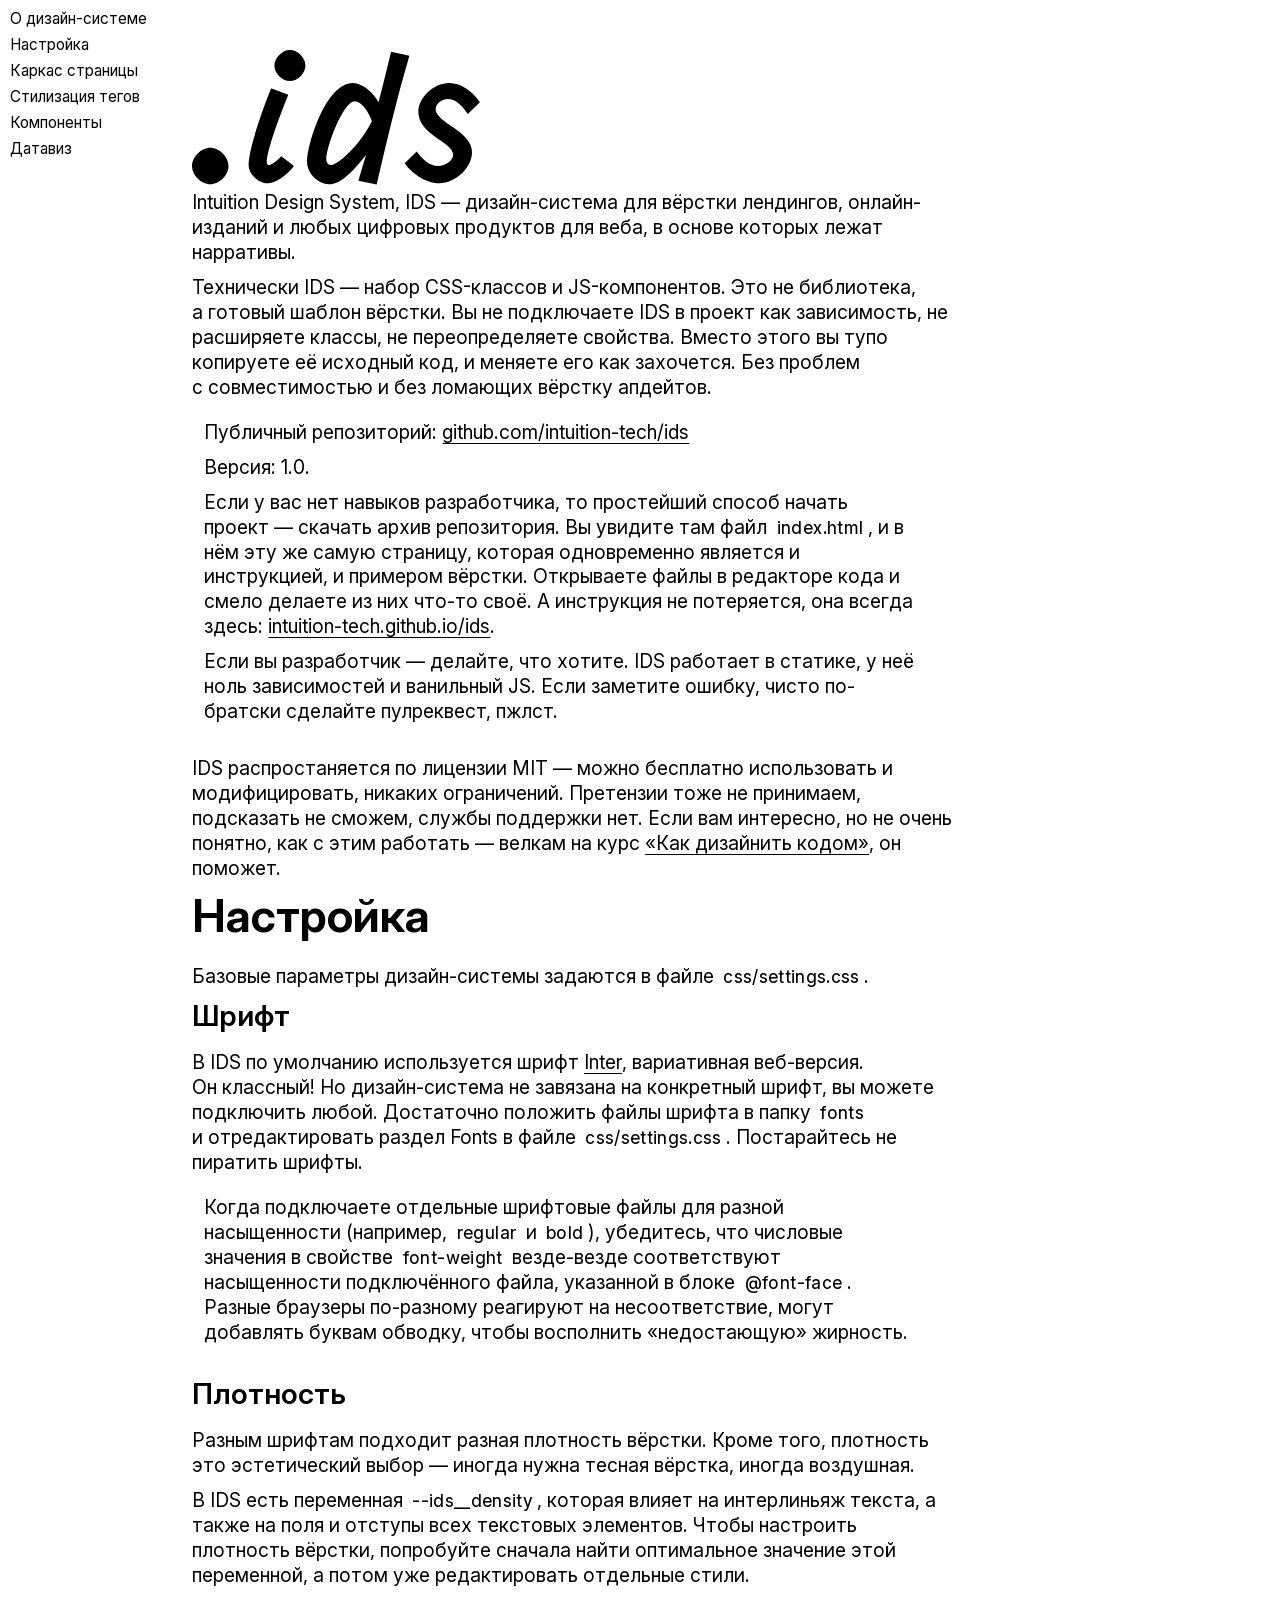
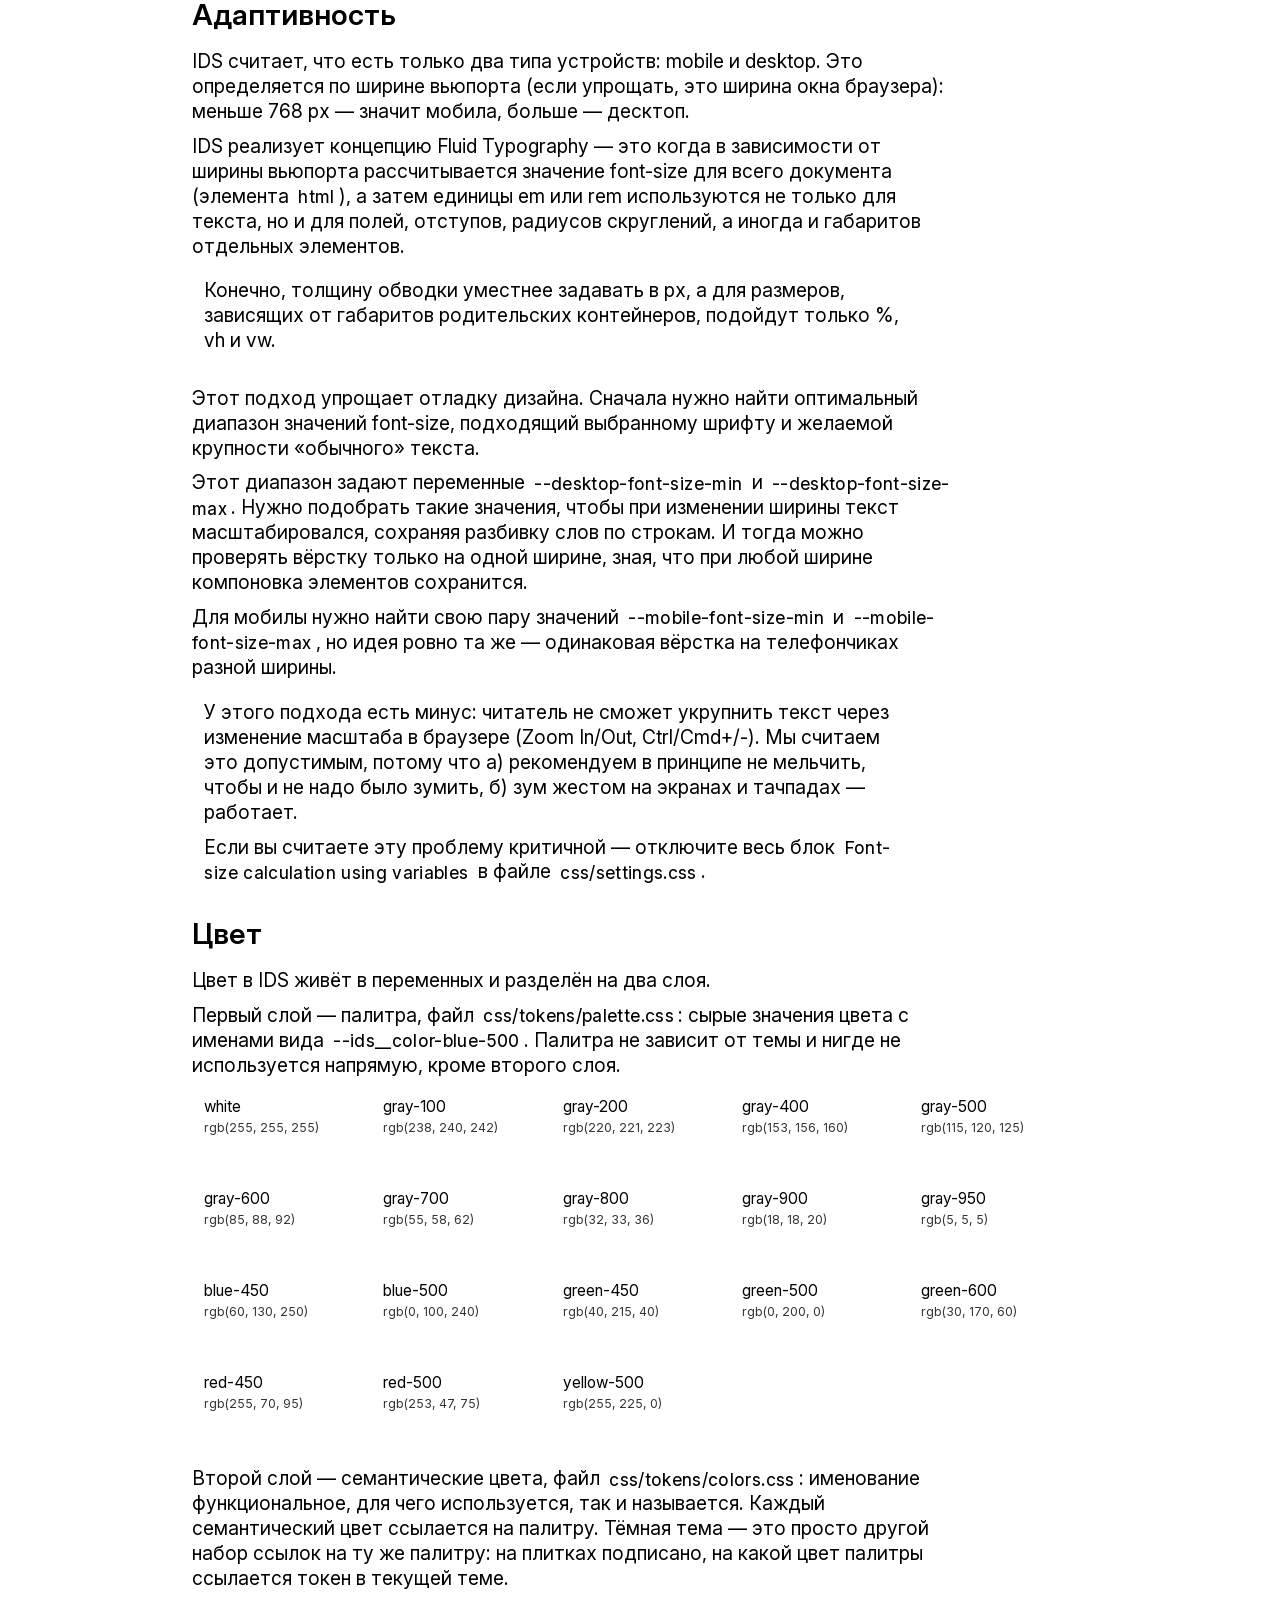
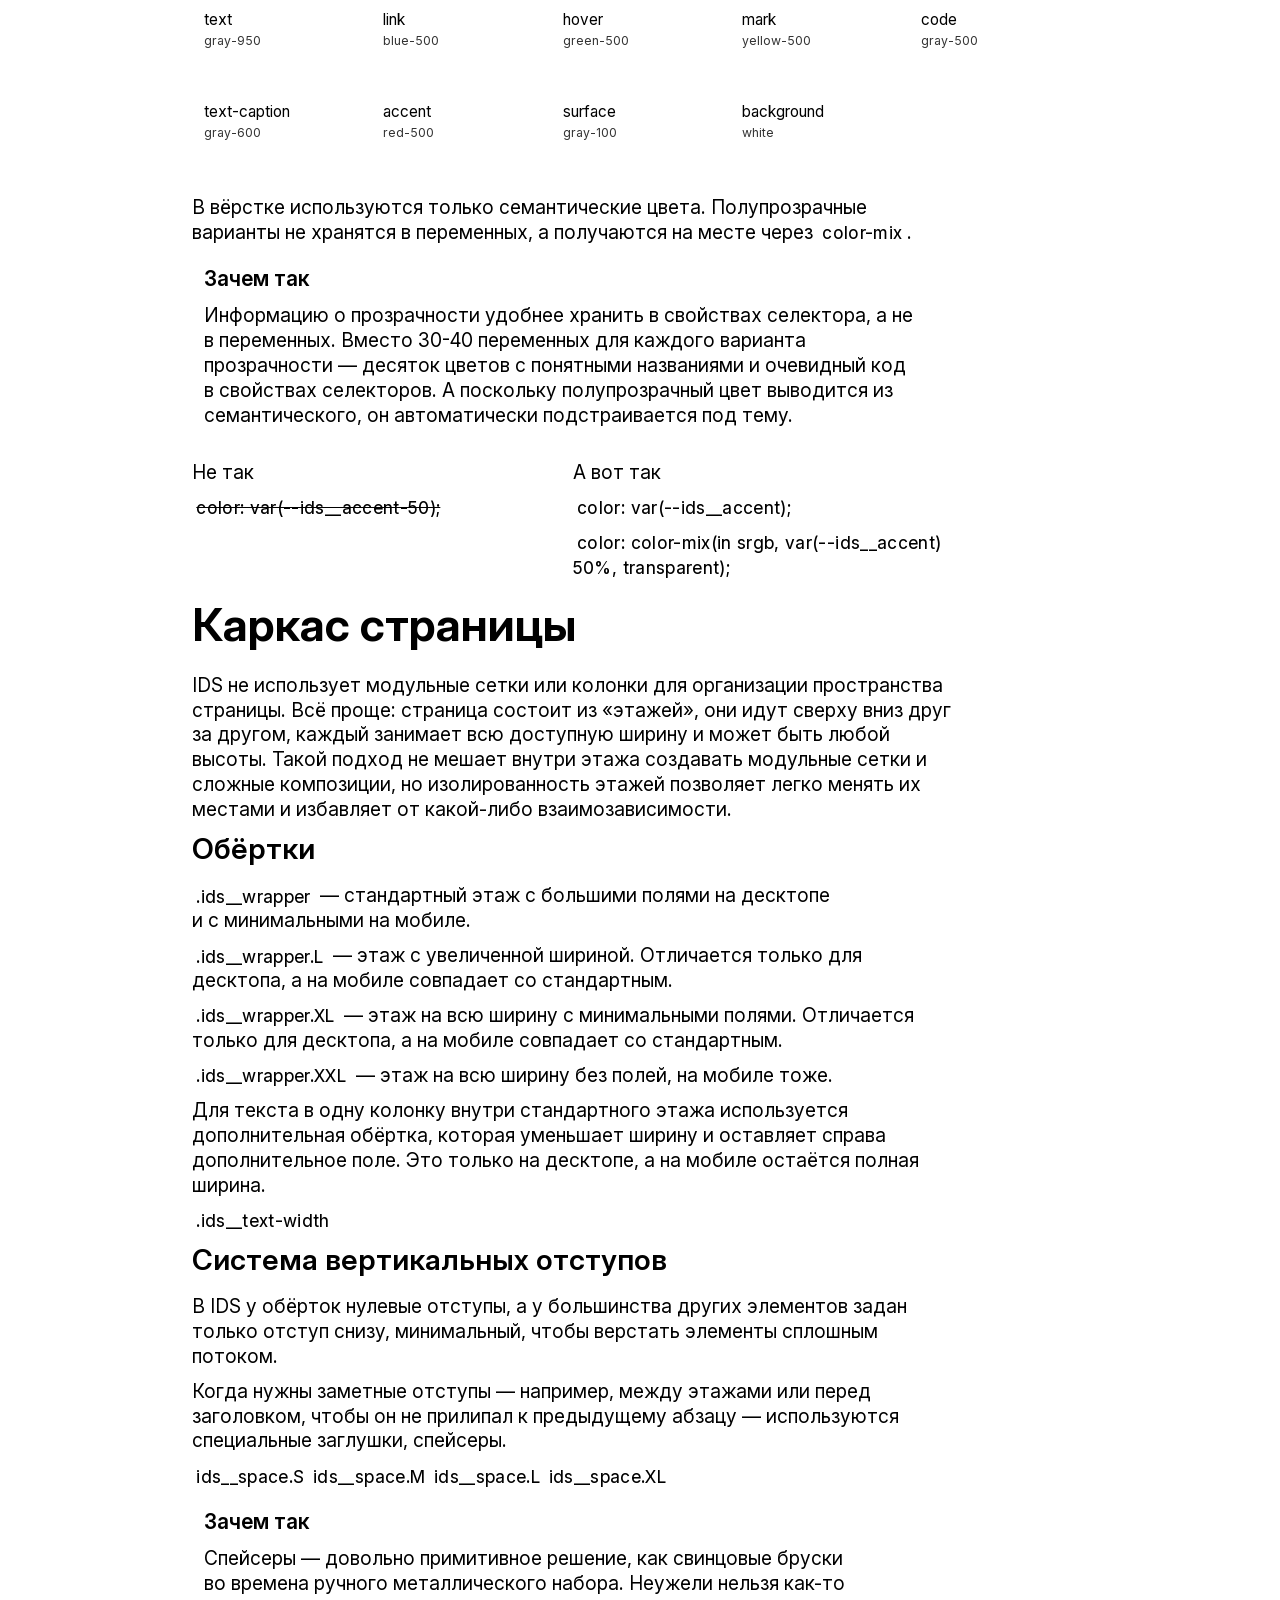
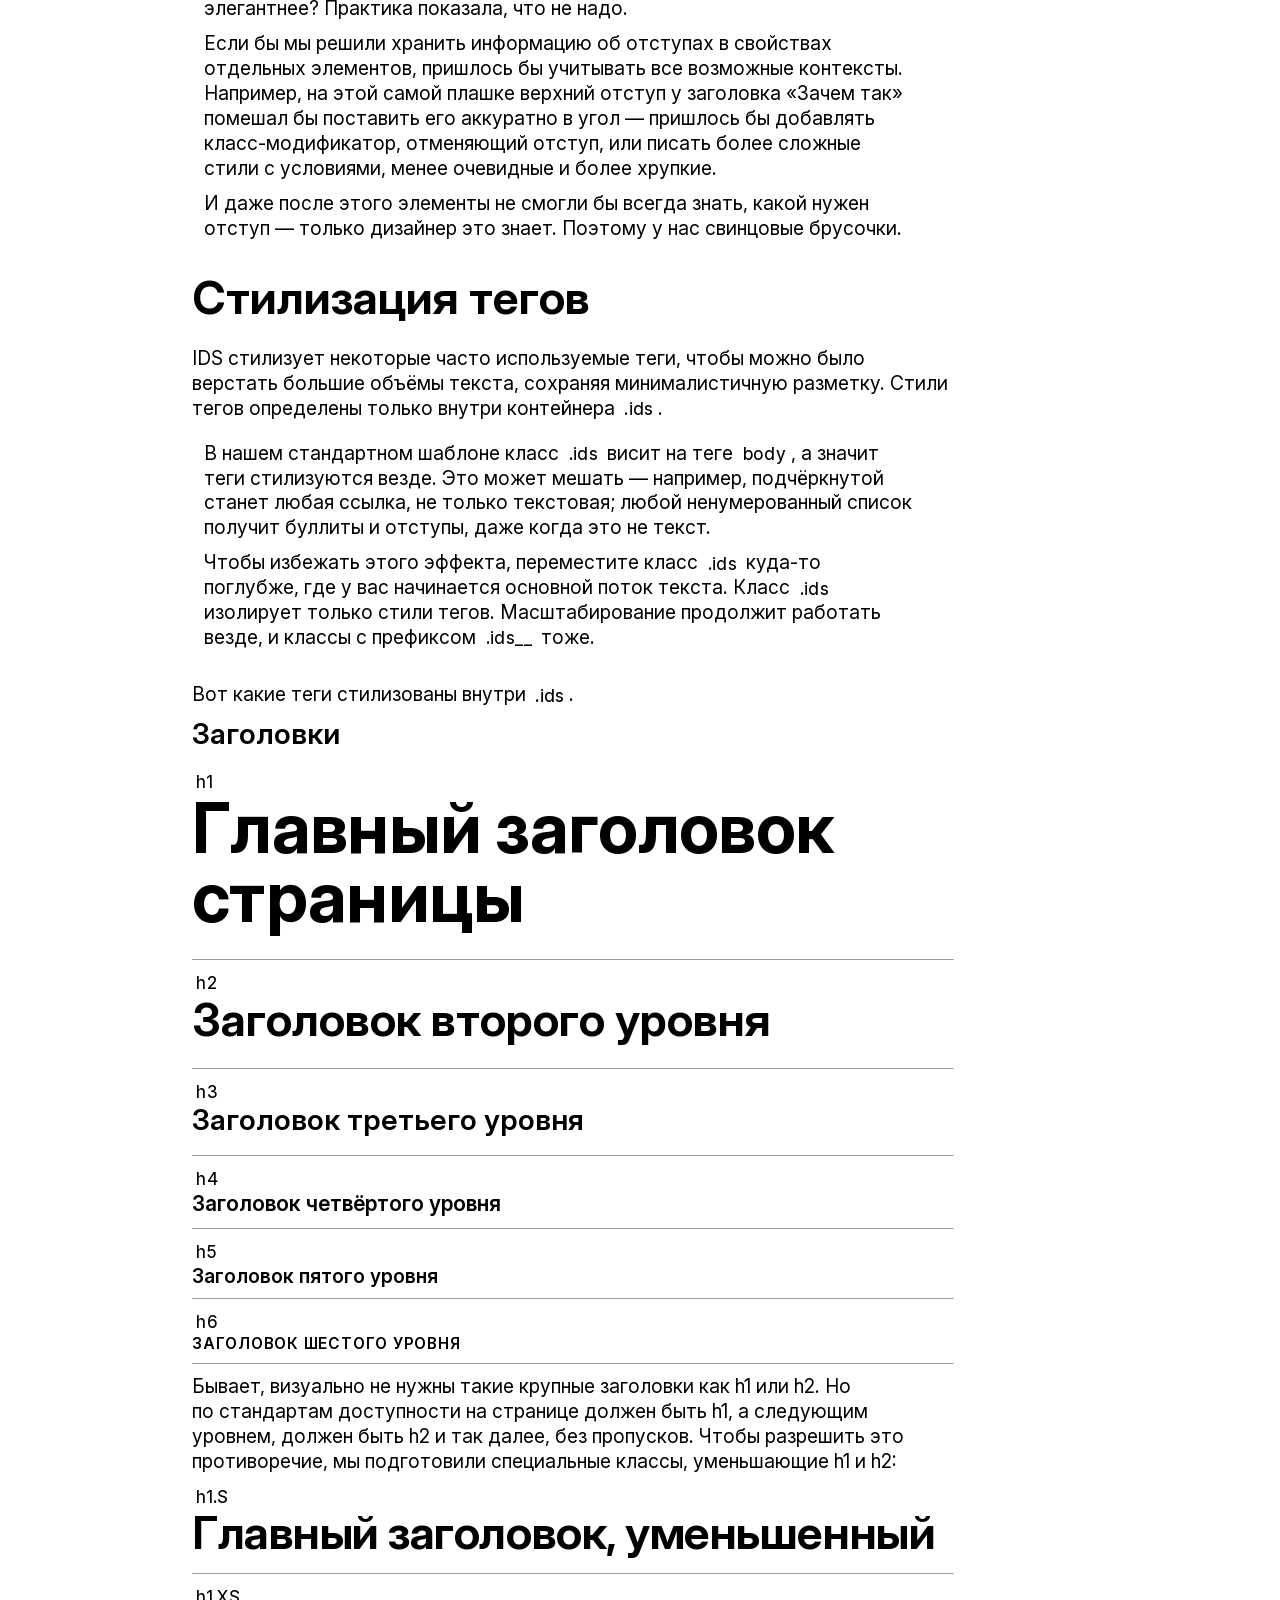
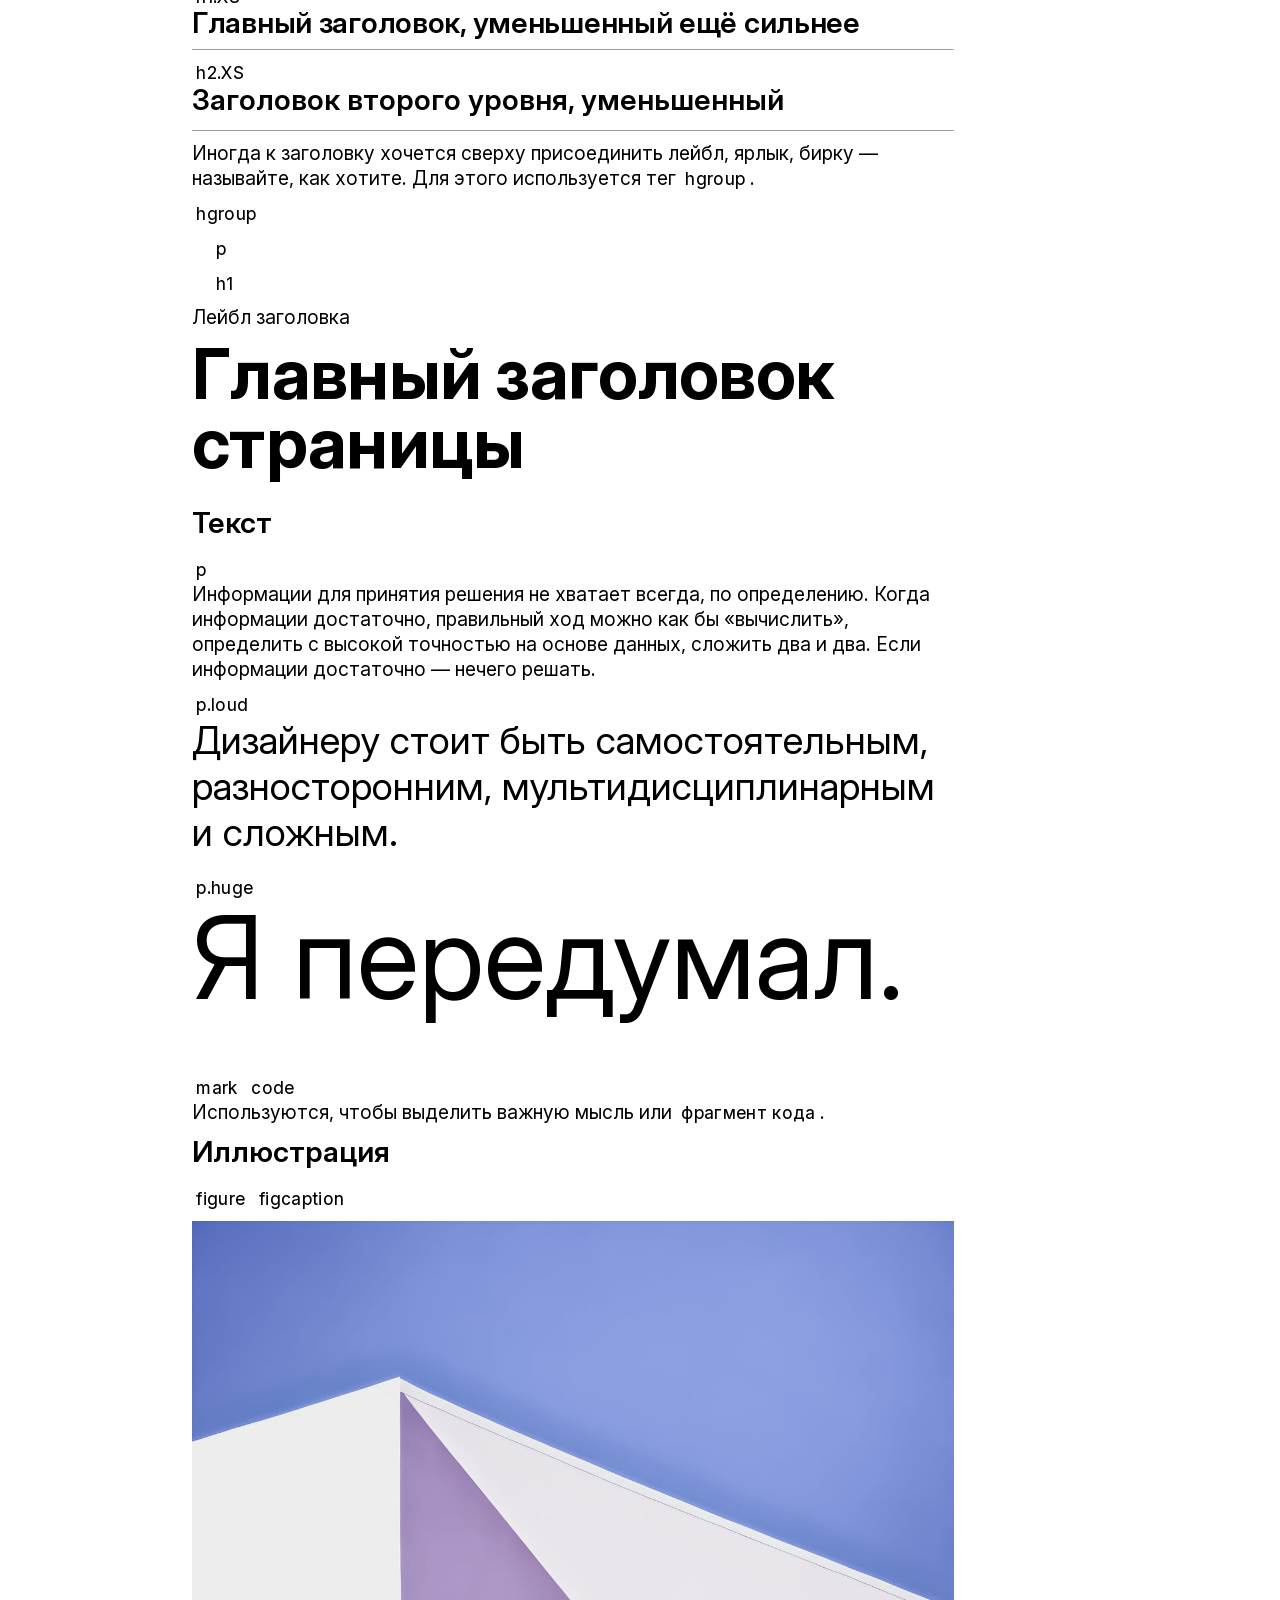
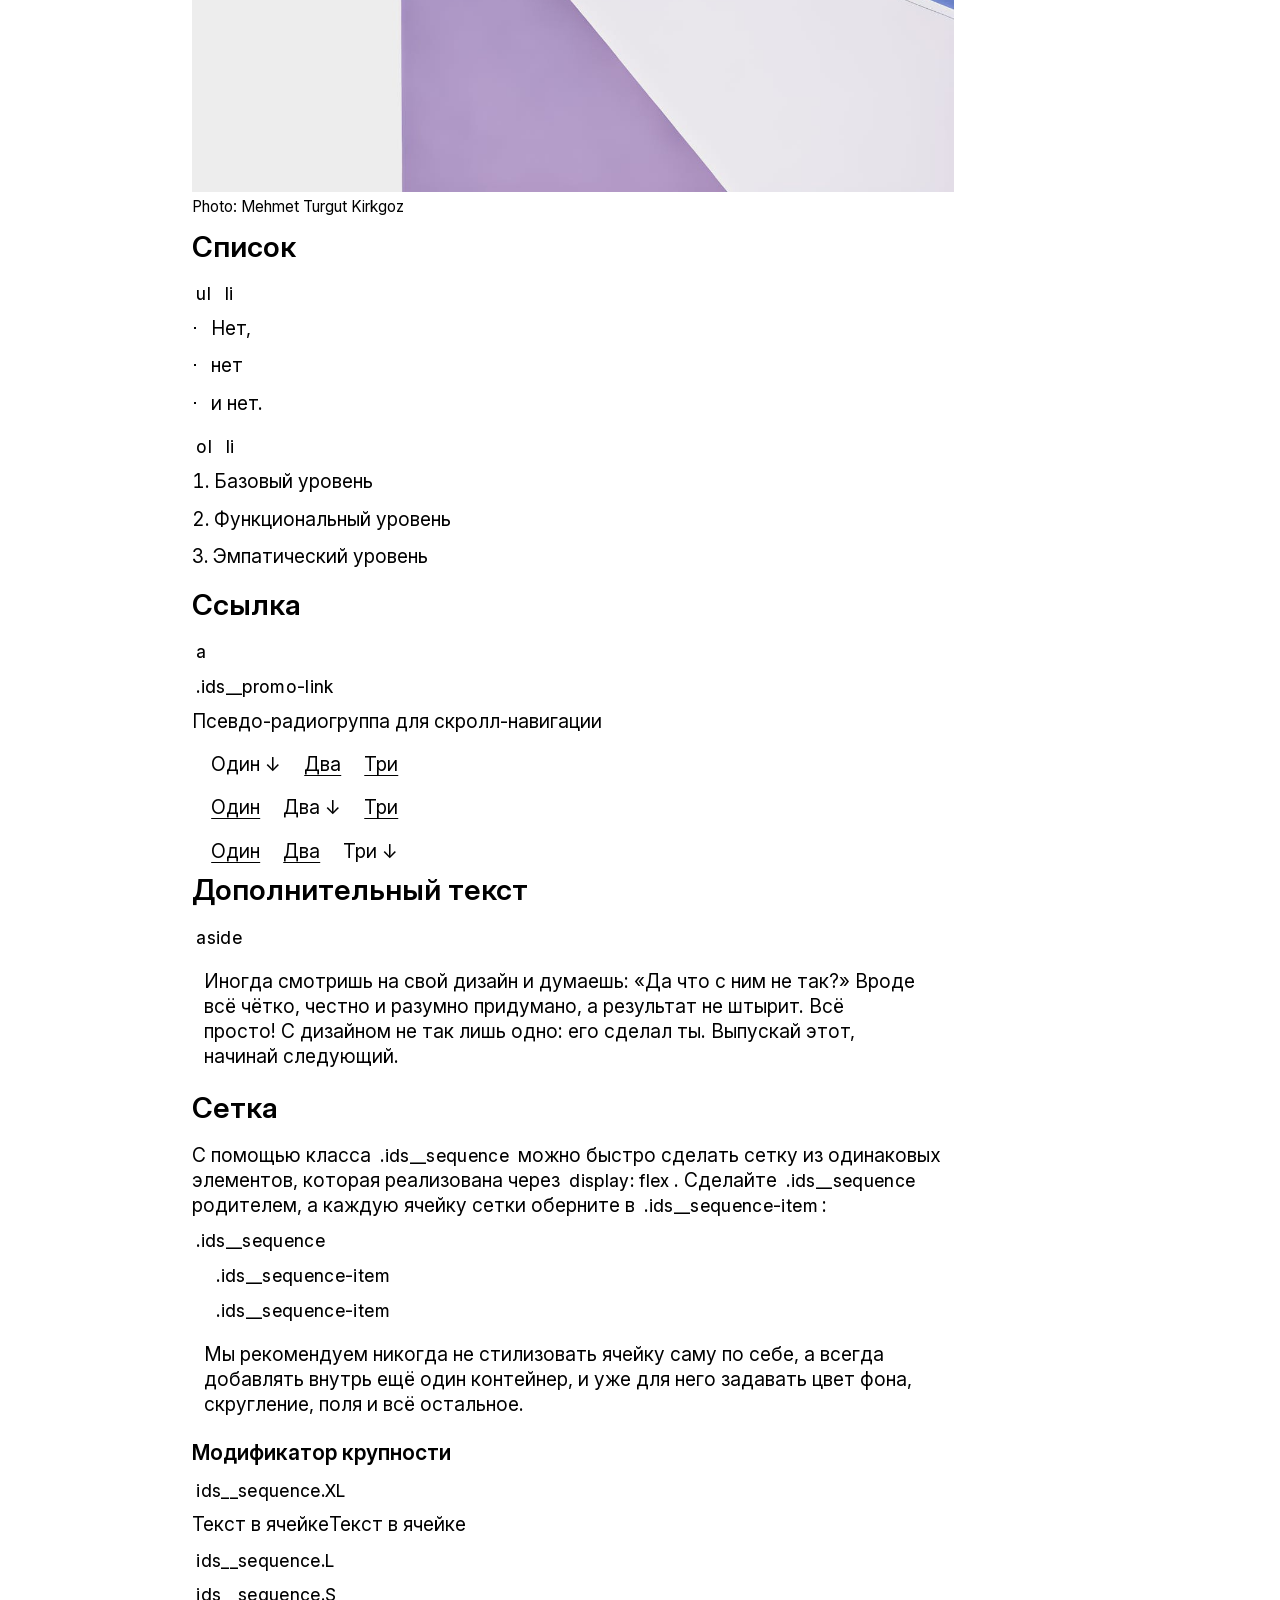
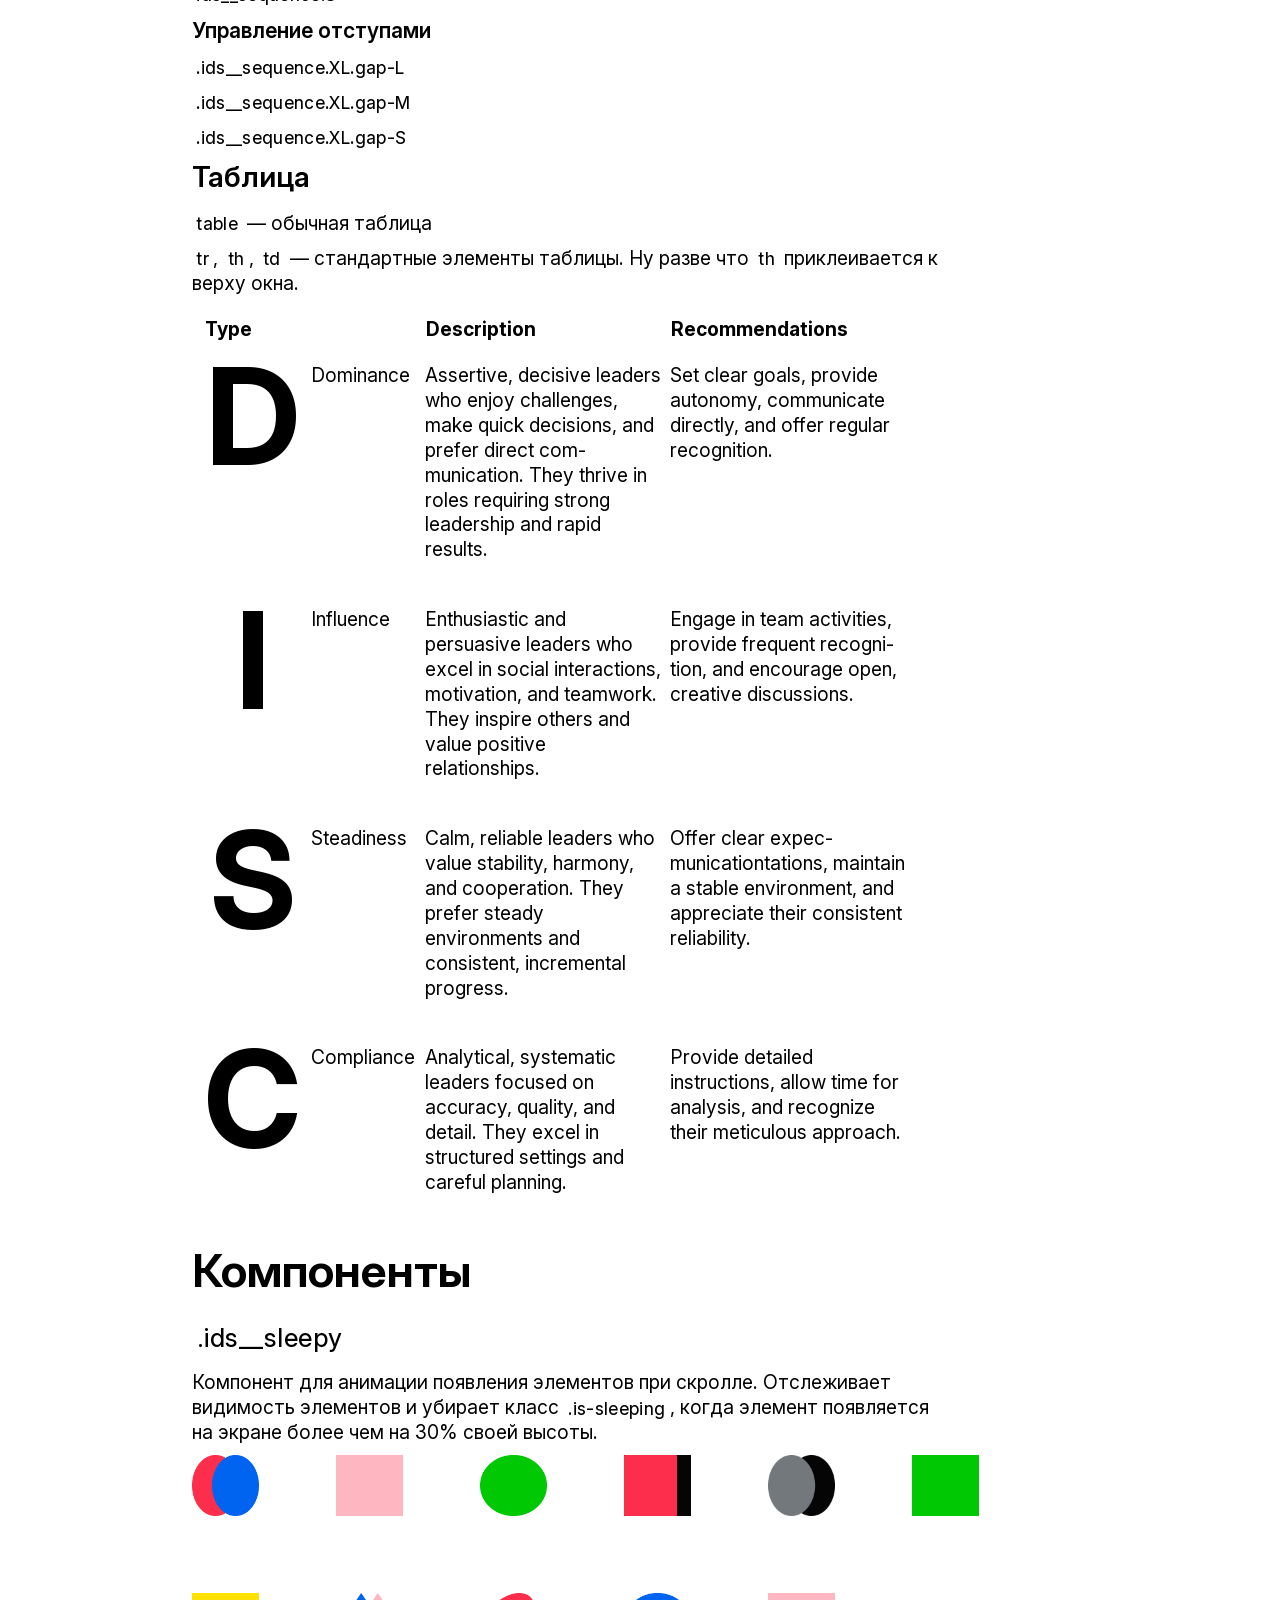
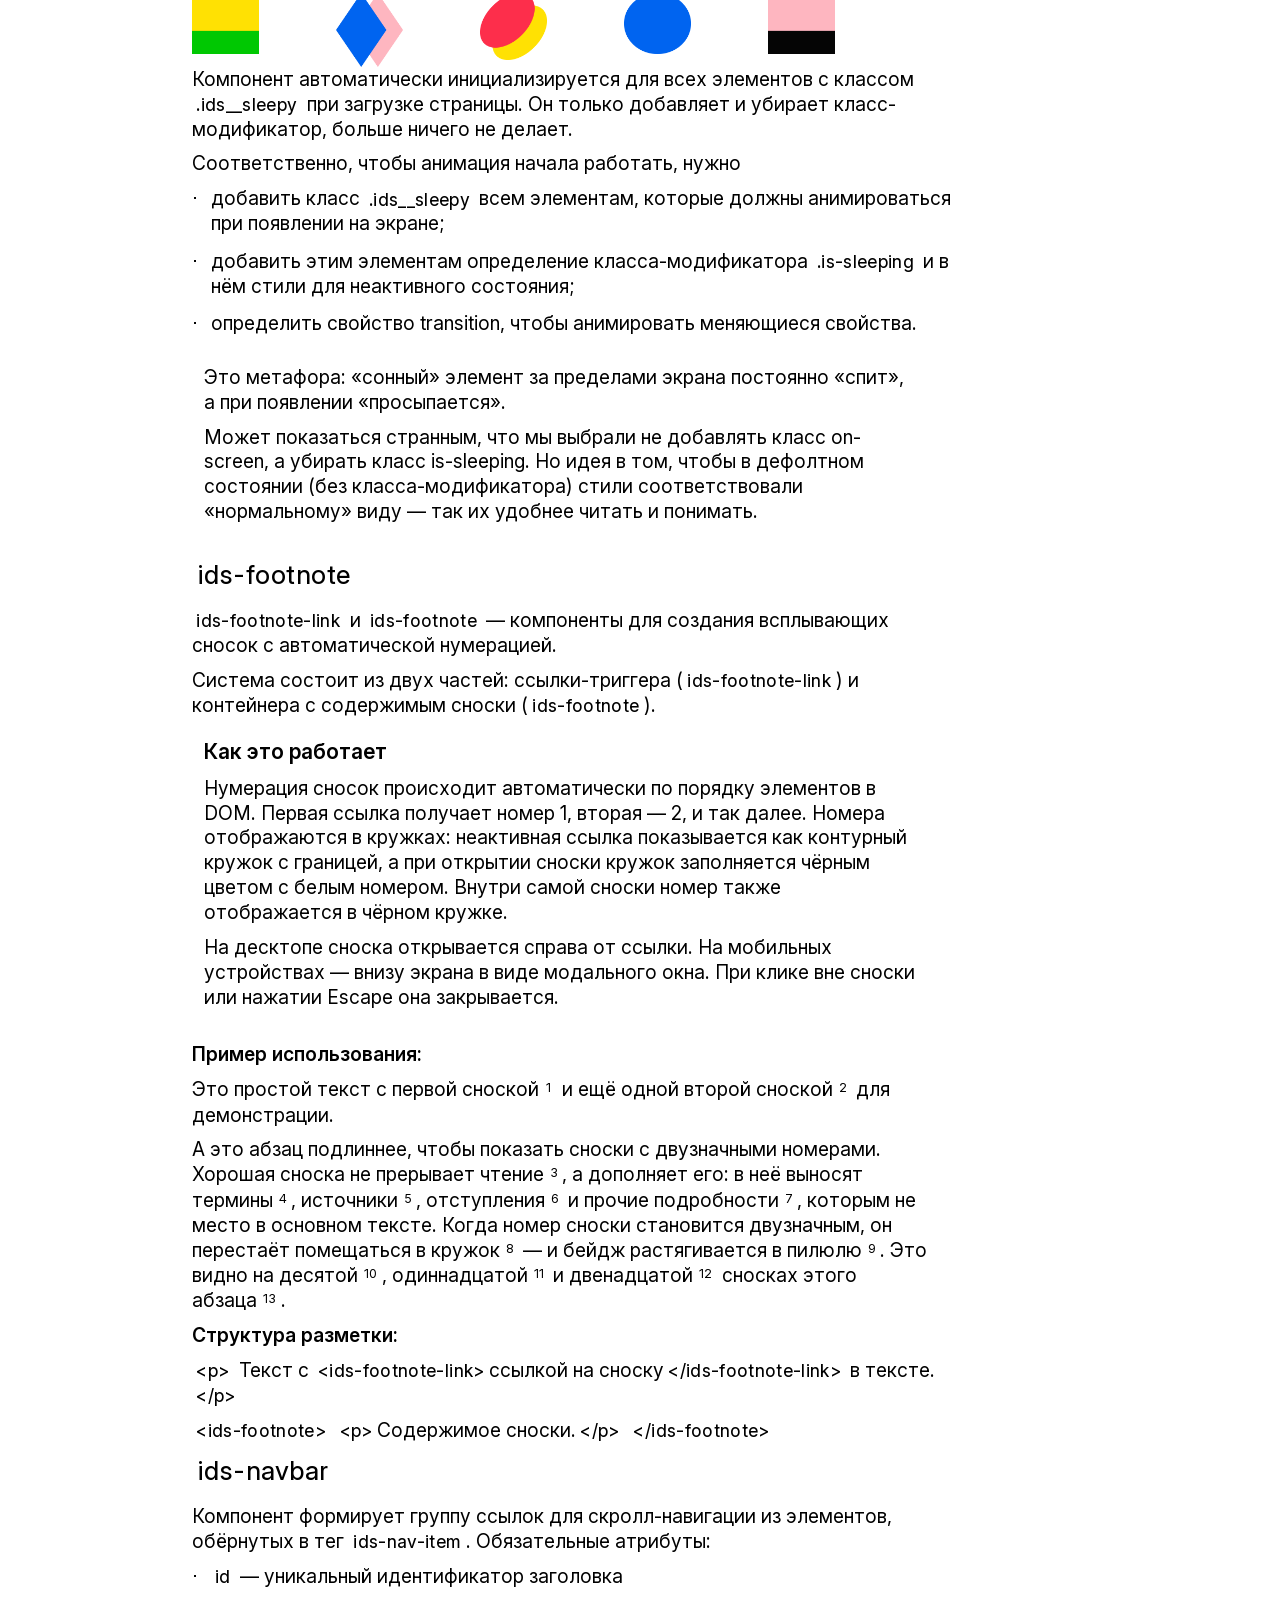
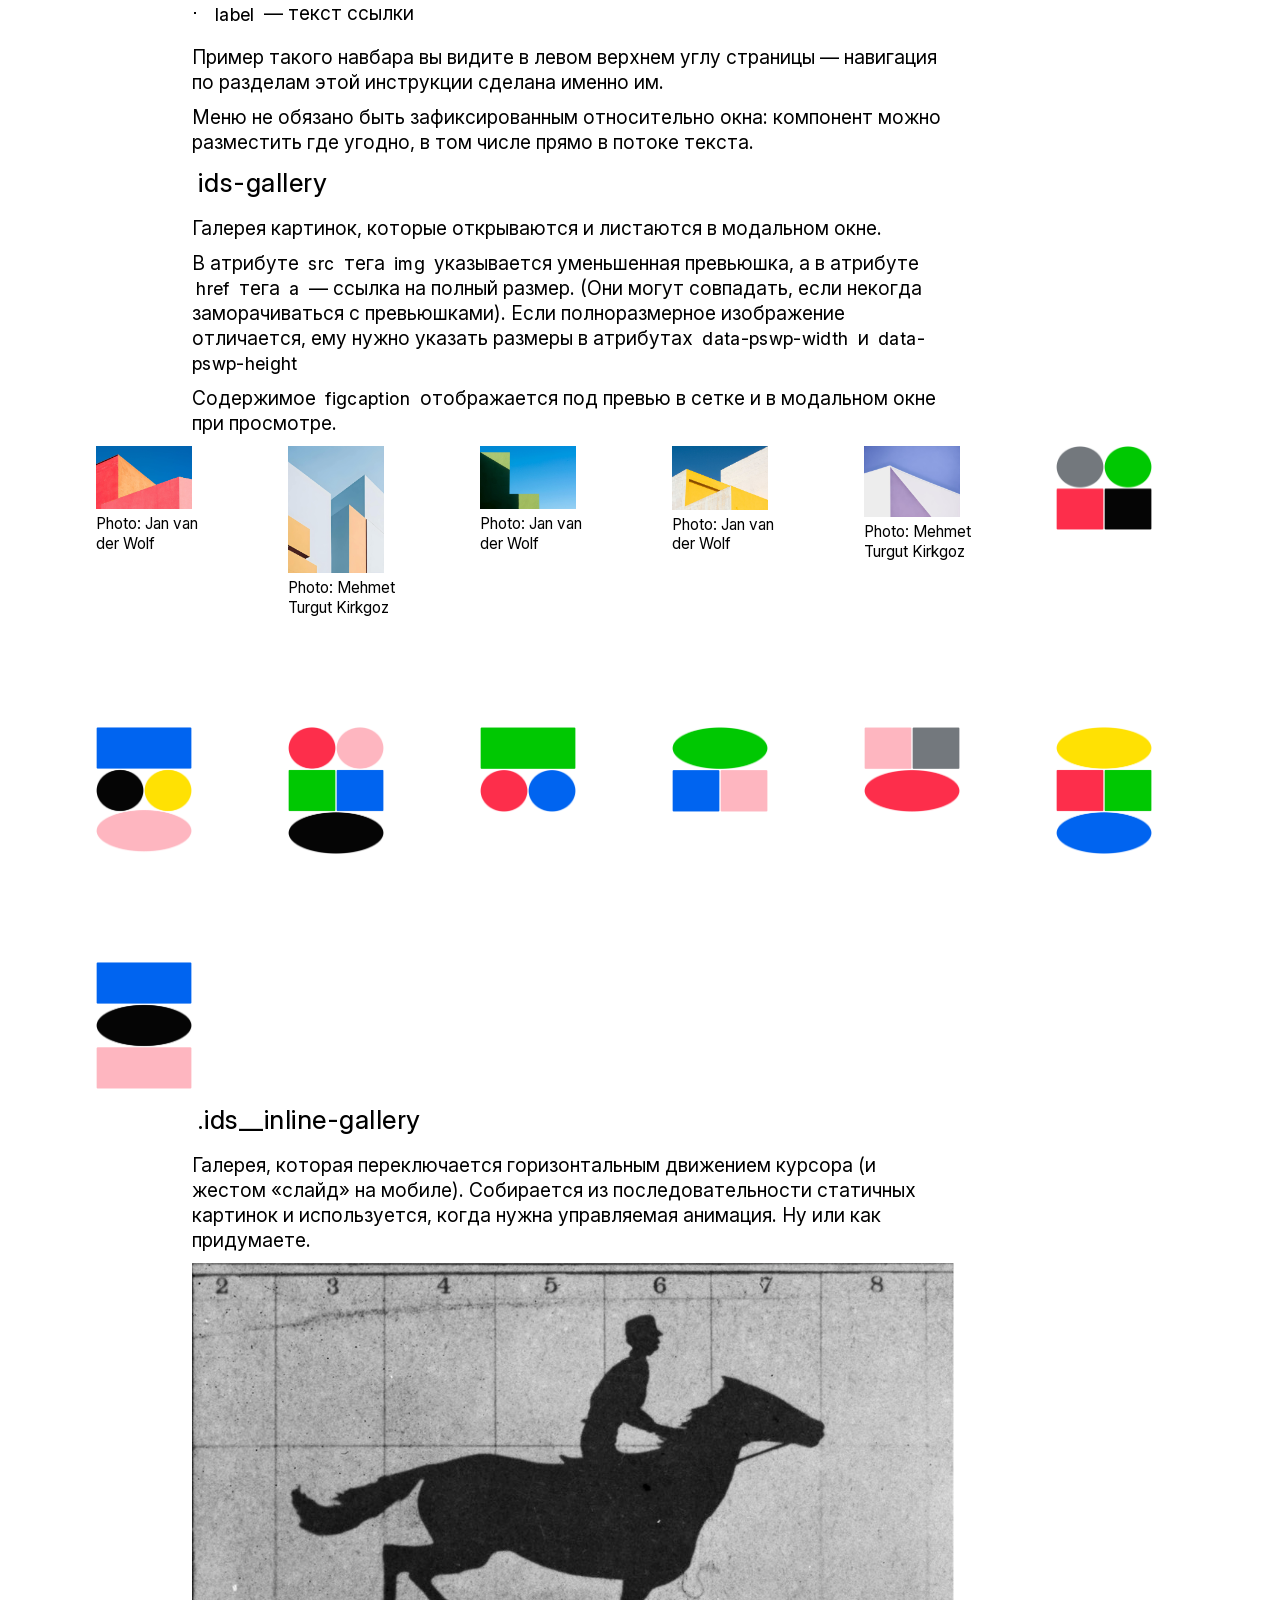
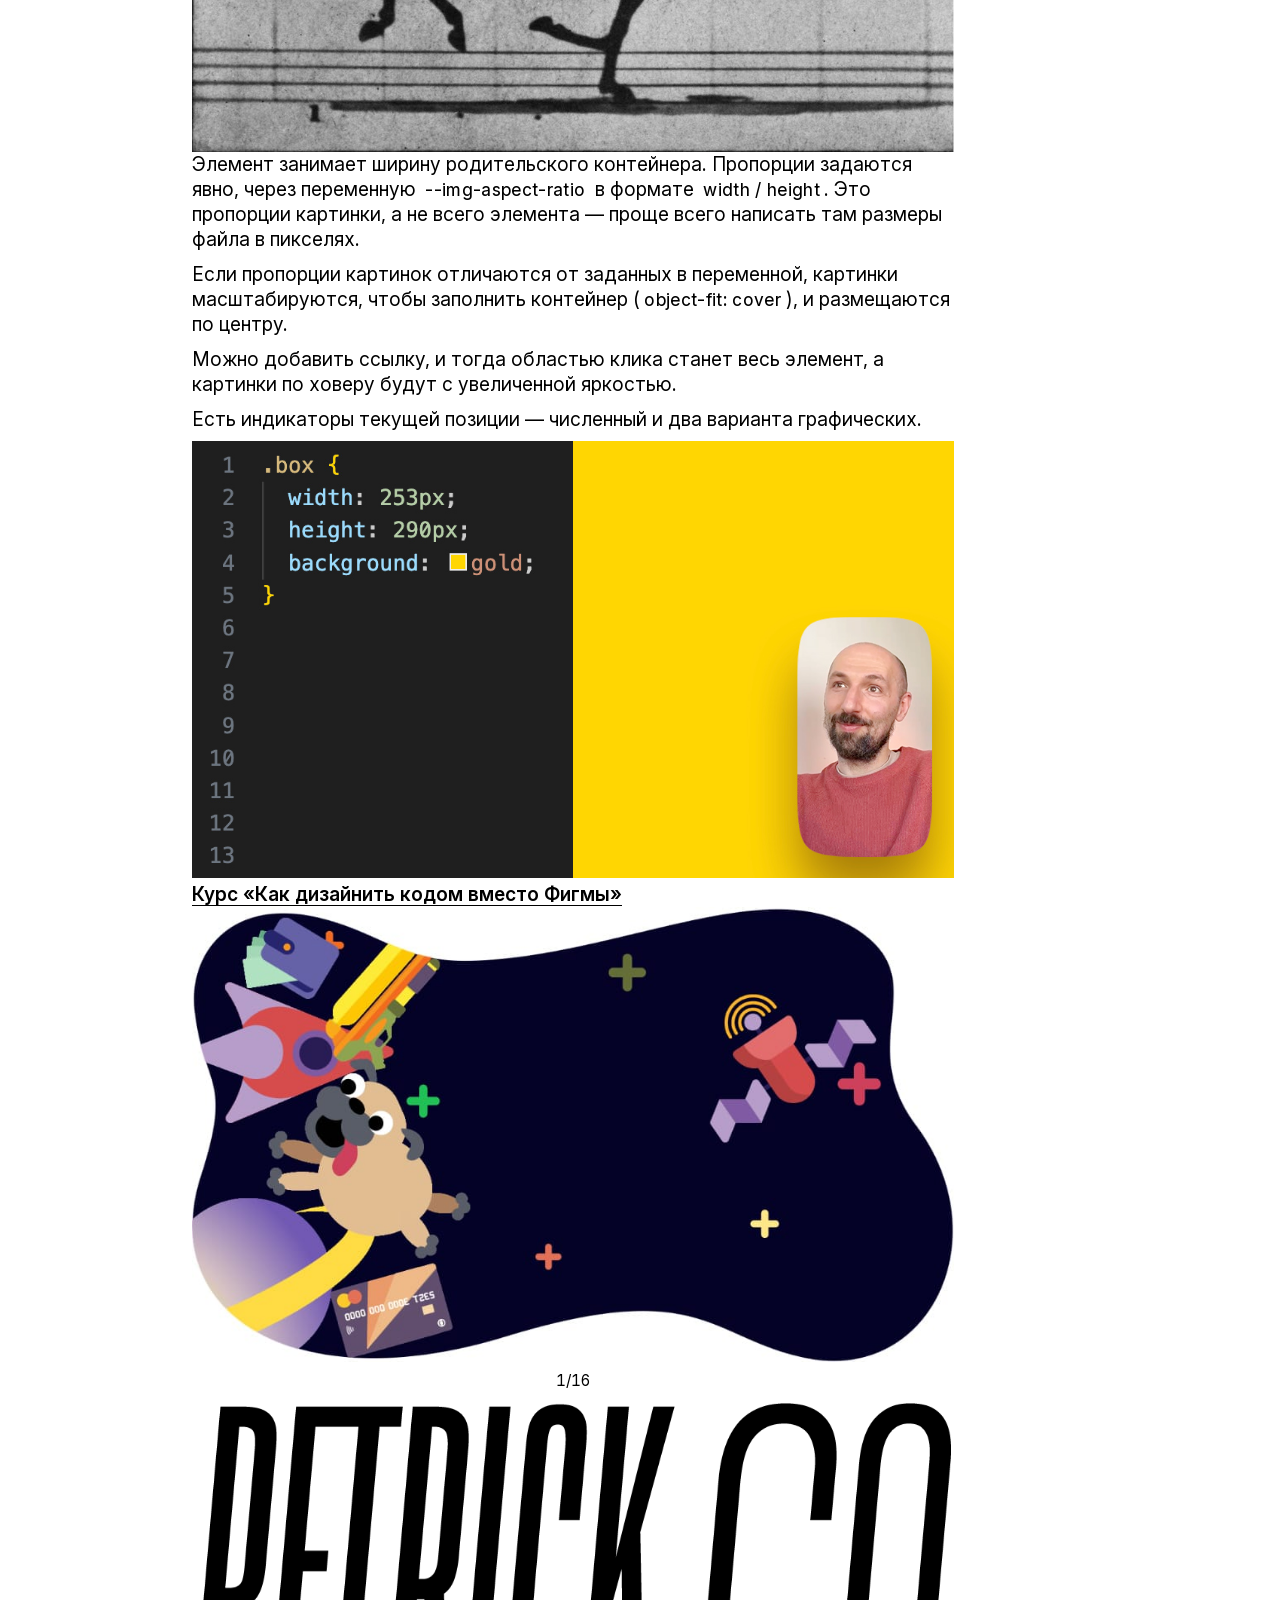
==== index.html @ 0a3d4a01 "Загрузка всех папок" ====
<!DOCTYPE html>
<html lang="ru">
  <head>
    <meta charset="utf-8">
    <title>Intuition Design System Template</title>
    <link rel="icon" type="image/png" href="images/favicon-inverted.png">
    <meta name="viewport" content="width=device-width, initial-scale=1">
    <link rel="preload" href="fonts/InterVariable.woff2" as="font" type="font/woff2" crossorigin>
    <script>
      (function () {
        var theme = localStorage.getItem("ids-theme");
        if (theme === "dark" || (!theme && matchMedia("(prefers-color-scheme: dark)").matches)) {
          document.documentElement.classList.add("dark");
        }
      })();
    </script>
    <link rel="stylesheet" href="css/tokens/palette.css">
    <link rel="stylesheet" href="css/tokens/colors.css">
    <link rel="stylesheet" href="css/tokens/scales.css">
    <link rel="stylesheet" href="css/settings.css">
    <link rel="stylesheet" href="css/reset.css">
    <link rel="stylesheet" href="css/page-composition/layout.css">
    <link rel="stylesheet" href="css/components/ids.css">
    <link rel="stylesheet" href="css/components/gallery.css">
    <link rel="stylesheet" href="css/components/navbar.css">
    <link rel="stylesheet" href="css/components/promo-block.css">
    <link rel="stylesheet" href="css/components/footnotes.css">
    <link rel="stylesheet" href="css/components/theme-toggle.css">
    <link rel="stylesheet" href="css/components/gen-cover.css">
    <style>
      /* Подсветка примеров в документации */
      .guide-tint {
        background-color: color-mix(in srgb, var(--ids__accent) 10%, transparent);
      }
    </style>
  </head>

  <body class="ids">
    <header>
      <button class="ids__theme-toggle" role="switch" aria-checked="false" aria-label="Тёмная тема">
        <span class="ids__theme-toggle__track"><span class="ids__theme-toggle__thumb"></span></span>
      </button>
    </header>

    <main>
      <div class="ids__wrapper">
        <div class="section" id="intro">
          <div class="ids__space XL"></div>
          <div class="ids__text-width">
            <ids-nav-item id="intro" label="О дизайн-системе">
              <h1 style="position: absolute; width: 1px; height: 1px; padding: 0; margin: -1px; overflow: hidden; clip: rect(0, 0, 0, 0); white-space: nowrap; border: 0">.ids</h1>
              <svg xmlns="http://www.w3.org/2000/svg" viewBox="0 0 318.52 148.95" style="width: 15em">
                <path
                  style="fill: var(--ids__accent)"
                  d="M87.51,42.44c-13.74,34.36-24.86,69.73-24.86,84.88,0,10.11,10.71,20.21,21.22,20.21,8.08,0,20.01-7.88,28.9-19.2l-13.95-10.91c-6.06,6.06-11.12,9.9-14.15,9.9-1.01,0-2.02-1.01-2.02-3.03,0-7.07,5.46-29.3,23.85-74.78l-19-7.07ZM40.42,128.34c0,9.9-9.9,20.21-20.21,20.21S0,138.44,0,128.34s10.11-20.21,20.21-20.21c10.71,0,20.21,10.71,20.21,20.21M125.51,17.18c0,8.49-8.49,17.18-17.18,17.18s-17.18-8.69-17.18-17.18S99.84,0,108.33,0s17.18,8.49,17.18,17.18M318.52,57.8c-7.68-11.72-20.61-21.42-33.75-21.42-17.99,0-34.36,16.98-34.36,31.73,0,26.27,38.6,33.75,38.6,47.9,0,6.06-8.49,12.33-16.57,12.33-10.11,0-17.79-8.08-23.85-16.17l-13.34,13.14c6.26,9.1,21.83,22.23,38.2,22.23,18.19,0,36.38-17.38,36.38-34.56,0-23.24-40.22-32.74-40.22-47.49,0-5.66,6.06-11.32,13.34-11.32,8.29,0,15.16,6.27,22.23,16.57l13.34-12.93ZM199.07,78.82c-15.16,29.31-38.4,48.51-45.47,48.51-3.03,0-5.05-3.03-5.05-6.06,0-15.16,19.2-64.67,31.33-64.67,8.09,0,16.17,13.14,19.2,22.23M204.13,66.09l9.09,11.72c-3.03-23.24-21.22-41.43-35.37-41.43-29.3,0-50.53,66.69-50.53,87.91,0,12.13,12.13,24.25,24.25,24.25,15.16,0,34.36-20.21,61.64-62.65l-15.97,12.53c-3.43,15.16-9.09,31.12-13.14,46.28l20.21,4.24c11.12-47.49,22.03-94.99,36.18-142.48l-20.21-4.45c-5.05,20.21-10.51,43.65-16.17,64.07" />
              </svg>
            </ids-nav-item>
            <div class="ids__space S"></div>

            <p>Intuition Design System, IDS — дизайн-система для вёрстки лендингов, онлайн-изданий и любых цифровых продуктов для веба, в основе которых лежат нарративы.</p>
            <ids-navbar></ids-navbar>
            <p>
              Технически IDS — набор CSS-классов и JS-компонентов. Это не библиотека, а готовый шаблон вёрстки. Вы не подключаете IDS в проект как зависимость, не расширяете
              классы, не переопределяете свойства. Вместо этого вы тупо копируете её исходный код, и меняете его как захочется. Без проблем с совместимостью и без ломающих вёрстку
              апдейтов.
            </p>
            <aside>
              <p>Публичный репозиторий: <a href="https://github.com/intuition-tech/ids">github.com/intuition-tech/ids</a></p>
              <p>Версия: 1.0.</p>

              <p>
                Если у вас нет навыков разработчика, то простейший способ начать проект — скачать архив репозитория. Вы увидите там файл <code>index.html</code>, и в нём эту же
                самую страницу, которая одновременно является и инструкцией, и примером вёрстки. Открываете файлы в редакторе кода и смело делаете из них что-то своё. А инструкция
                не потеряется, она всегда здесь: <a href="https://intuition-tech.github.io/ids">intuition-tech.github.io/ids</a>.
              </p>
              <p>
                Если вы разработчик — делайте, что хотите. IDS работает в статике, у неё ноль зависимостей и ванильный JS. Если заметите ошибку, чисто по-братски сделайте
                пулреквест, пжлст.
              </p>
            </aside>
            <p>
              IDS распростаняется по лицензии MIT — можно бесплатно использовать и модифицировать, никаких ограничений. Претензии тоже не принимаем, подсказать не сможем, службы
              поддержки нет. Если вам интересно, но не очень понятно, как с этим работать — велкам на курс
              <a href="https://intuition.team/ru/how-to-design-with-code">«Как дизайнить кодом»</a>, он поможет.
            </p>
          </div>
        </div>

        <div class="section">
          <div class="ids__space L"></div>
          <div class="ids__text-width">
            <ids-nav-item id="setup" label="Настройка"><h2>Настройка</h2></ids-nav-item>
            <p>Базовые параметры дизайн-системы задаются в файле <code>css/settings.css</code>.</p>
          </div>
        </div>

        <div class="section" id="font">
          <div class="ids__space"></div>
          <div class="ids__text-width">
            <h3>Шрифт</h3>
            <p>
              В IDS по умолчанию используется шрифт <a href="https://rsms.me/inter/" target="_BLANK">Inter</a>, вариативная веб-версия. Он классный!
              Но дизайн-система не завязана на конкретный шрифт, вы можете подключить любой. Достаточно положить файлы шрифта в папку <code>fonts</code> и отредактировать раздел
              Fonts в файле <code>css/settings.css</code>. Постарайтесь не пиратить шрифты.
            </p>
            <aside>
              <p>
                Когда подключаете отдельные шрифтовые файлы для разной насыщенности (например, <code>regular</code> и <code>bold</code>), убедитесь, что числовые значения в свойстве <code>font-weight</code> везде-везде
                соответствуют насыщенности подключённого файла, указанной в блоке <code>@font-face</code>. Разные браузеры по-разному реагируют на несоответствие, могут добавлять буквам
                обводку, чтобы восполнить «недостающую» жирность.
              </p>
            </aside>
          </div>
        </div>

        <div class="section" id="density">
          <div class="ids__space"></div>
          <div class="ids__text-width">
            <h3>Плотность</h3>
            <p>Разным шрифтам подходит разная плотность вёрстки. Кроме того, плотность это эстетический выбор — иногда нужна тесная вёрстка, иногда воздушная.</p>
            <p>
              В IDS есть переменная <code>--ids__density</code>, которая влияет на интерлиньяж текста, а также на поля и отступы всех текстовых элементов. Чтобы настроить плотность
              вёрстки, попробуйте сначала найти оптимальное значение этой переменной, а потом уже редактировать отдельные стили.
            </p>
          </div>
        </div>

        <div class="section" id="fluid">
          <div class="ids__space"></div>
          <div class="ids__text-width">
            <h3>Адаптивность</h3>
            <p>
              IDS считает, что есть только два типа устройств: mobile и desktop. Это определяется по ширине вьюпорта (если упрощать, это ширина окна браузера): меньше 768 px —
              значит мобила, больше — десктоп.
            </p>
            <p>
              IDS реализует концепцию Fluid Typography — это когда в зависимости от ширины вьюпорта рассчитывается значение font-size для всего документа (элемента <code>html</code>), а затем единицы em или
              rem используются не только для текста, но и для полей, отступов, радиусов скруглений, а иногда и габаритов отдельных элементов.
            </p>
            <aside>
              <p>Конечно, толщину обводки уместнее задавать в px, а для размеров, зависящих от габаритов родительских контейнеров, подойдут только %, vh и vw.</p>
            </aside>

            <p>
              Этот подход упрощает отладку дизайна. Сначала нужно найти оптимальный диапазон значений font-size, подходящий выбранному шрифту и желаемой крупности «обычного»
              текста.
            </p>
            <p>
              Этот диапазон задают переменные <code>--desktop-font-size-min</code> и <code>--desktop-font-size-max</code>. Нужно подобрать такие значения, чтобы при изменении
              ширины текст масштабировался, сохраняя разбивку слов по строкам. И тогда можно проверять вёрстку только на одной ширине, зная, что при любой ширине компоновка
              элементов сохранится.
            </p>
            <p>
              Для мобилы нужно найти свою пару значений <code>--mobile-font-size-min</code> и <code>--mobile-font-size-max</code>, но идея ровно та же — одинаковая вёрстка на
              телефончиках разной ширины.
            </p>
            <aside>
              <p>
                У этого подхода есть минус: читатель не сможет укрупнить текст через изменение масштаба в браузере (Zoom In/Out, Ctrl/Cmd+/-). Мы считаем это допустимым, потому что
                а) рекомендуем в принципе не мельчить, чтобы и не надо было зумить, б) зум жестом на экранах и тачпадах — работает.
              </p>
              <p>Если вы считаете эту проблему критичной — отключите весь блок <code>Font-size calculation using variables</code> в файле <code>css/settings.css</code>.</p>
            </aside>
          </div>
        </div>

        <div class="section" id="color">
          <div class="ids__space"></div>
          <div class="ids__text-width">
            <h3>Цвет</h3>
            <p>Цвет в IDS живёт в переменных и разделён на два слоя.</p>
            <p>
              Первый слой — палитра, файл <code>css/tokens/palette.css</code>: сырые значения цвета с именами вида <code>--ids__color-blue-500</code>. Палитра не зависит от темы и
              нигде не используется напрямую, кроме второго слоя.
            </p>
          </div>
          <style>
            .guide-color-plate {
              height: 6em;
              font-size: 0.8em;
              padding: 0.6em 0.8em;

              & p {
                margin-bottom: 0.2em;
              }

              & .guide-color-value {
                font-size: 0.8em;
                opacity: 0.8;
              }
            }
            .guide-colors .ids__sequence-item {
              --columns: 5;

              @media (width < 768px) {
                --columns: 3;
              }
            }
            .guide-ref-dark {
              display: none;
            }
            .dark .guide-ref-light {
              display: none;
            }
            .dark .guide-ref-dark {
              display: inline;
            }
          </style>

          <div class="ids__space"></div>
          <div class="ids__sequence M guide-colors">
            <div class="ids__sequence-item">
              <div class="guide-color-plate" style="background-color: var(--ids__color-white); color: var(--ids__color-gray-950); border: var(--ids__border-width-s) solid var(--ids__border)">
                <p>white</p>
                <p class="guide-color-value">rgb(255, 255, 255)</p>
              </div>
            </div>
            <div class="ids__sequence-item">
              <div class="guide-color-plate" style="background-color: var(--ids__color-gray-100); color: var(--ids__color-gray-950)">
                <p>gray-100</p>
                <p class="guide-color-value">rgb(238, 240, 242)</p>
              </div>
            </div>
            <div class="ids__sequence-item">
              <div class="guide-color-plate" style="background-color: var(--ids__color-gray-200); color: var(--ids__color-gray-950)">
                <p>gray-200</p>
                <p class="guide-color-value">rgb(220, 221, 223)</p>
              </div>
            </div>
            <div class="ids__sequence-item">
              <div class="guide-color-plate" style="background-color: var(--ids__color-gray-400); color: var(--ids__color-gray-950)">
                <p>gray-400</p>
                <p class="guide-color-value">rgb(153, 156, 160)</p>
              </div>
            </div>
            <div class="ids__sequence-item">
              <div class="guide-color-plate" style="background-color: var(--ids__color-gray-500); color: var(--ids__color-white)">
                <p>gray-500</p>
                <p class="guide-color-value">rgb(115, 120, 125)</p>
              </div>
            </div>
            <div class="ids__sequence-item">
              <div class="guide-color-plate" style="background-color: var(--ids__color-gray-600); color: var(--ids__color-white)">
                <p>gray-600</p>
                <p class="guide-color-value">rgb(85, 88, 92)</p>
              </div>
            </div>
            <div class="ids__sequence-item">
              <div class="guide-color-plate" style="background-color: var(--ids__color-gray-700); color: var(--ids__color-white)">
                <p>gray-700</p>
                <p class="guide-color-value">rgb(55, 58, 62)</p>
              </div>
            </div>
            <div class="ids__sequence-item">
              <div class="guide-color-plate" style="background-color: var(--ids__color-gray-800); color: var(--ids__color-white)">
                <p>gray-800</p>
                <p class="guide-color-value">rgb(32, 33, 36)</p>
              </div>
            </div>
            <div class="ids__sequence-item">
              <div class="guide-color-plate" style="background-color: var(--ids__color-gray-900); color: var(--ids__color-white)">
                <p>gray-900</p>
                <p class="guide-color-value">rgb(18, 18, 20)</p>
              </div>
            </div>
            <div class="ids__sequence-item">
              <div class="guide-color-plate" style="background-color: var(--ids__color-gray-950); color: var(--ids__color-white)">
                <p>gray-950</p>
                <p class="guide-color-value">rgb(5, 5, 5)</p>
              </div>
            </div>
            <div class="ids__sequence-item">
              <div class="guide-color-plate" style="background-color: var(--ids__color-blue-450); color: var(--ids__color-white)">
                <p>blue-450</p>
                <p class="guide-color-value">rgb(60, 130, 250)</p>
              </div>
            </div>
            <div class="ids__sequence-item">
              <div class="guide-color-plate" style="background-color: var(--ids__color-blue-500); color: var(--ids__color-white)">
                <p>blue-500</p>
                <p class="guide-color-value">rgb(0, 100, 240)</p>
              </div>
            </div>
            <div class="ids__sequence-item">
              <div class="guide-color-plate" style="background-color: var(--ids__color-green-450); color: var(--ids__color-gray-950)">
                <p>green-450</p>
                <p class="guide-color-value">rgb(40, 215, 40)</p>
              </div>
            </div>
            <div class="ids__sequence-item">
              <div class="guide-color-plate" style="background-color: var(--ids__color-green-500); color: var(--ids__color-gray-950)">
                <p>green-500</p>
                <p class="guide-color-value">rgb(0, 200, 0)</p>
              </div>
            </div>
            <div class="ids__sequence-item">
              <div class="guide-color-plate" style="background-color: var(--ids__color-green-600); color: var(--ids__color-white)">
                <p>green-600</p>
                <p class="guide-color-value">rgb(30, 170, 60)</p>
              </div>
            </div>
            <div class="ids__sequence-item">
              <div class="guide-color-plate" style="background-color: var(--ids__color-red-450); color: var(--ids__color-white)">
                <p>red-450</p>
                <p class="guide-color-value">rgb(255, 70, 95)</p>
              </div>
            </div>
            <div class="ids__sequence-item">
              <div class="guide-color-plate" style="background-color: var(--ids__color-red-500); color: var(--ids__color-white)">
                <p>red-500</p>
                <p class="guide-color-value">rgb(253, 47, 75)</p>
              </div>
            </div>
            <div class="ids__sequence-item">
              <div class="guide-color-plate" style="background-color: var(--ids__color-yellow-500); color: var(--ids__color-gray-950)">
                <p>yellow-500</p>
                <p class="guide-color-value">rgb(255, 225, 0)</p>
              </div>
            </div>
          </div>

          <div class="ids__space"></div>
          <div class="ids__text-width">
            <p>
              Второй слой — семантические цвета, файл <code>css/tokens/colors.css</code>: именование функциональное, для чего используется, так и называется. Каждый семантический
              цвет ссылается на палитру. Тёмная тема — это просто другой набор ссылок на ту же палитру: на плитках подписано, на какой цвет палитры ссылается токен в текущей теме.
            </p>
          </div>

          <div class="ids__space"></div>
          <div class="ids__sequence M guide-colors">
            <div class="ids__sequence-item">
              <div class="guide-color-plate" style="background-color: var(--ids__text); color: var(--ids__background)">
                <p>text</p>
                <p class="guide-color-value"><span class="guide-ref-light">gray-950</span><span class="guide-ref-dark">gray-200</span></p>
              </div>
            </div>
            <div class="ids__sequence-item">
              <div class="guide-color-plate" style="background-color: var(--ids__link); color: var(--ids__background)">
                <p>link</p>
                <p class="guide-color-value"><span class="guide-ref-light">blue-500</span><span class="guide-ref-dark">blue-450</span></p>
              </div>
            </div>
            <div class="ids__sequence-item">
              <div class="guide-color-plate" style="background-color: var(--ids__hover); color: var(--ids__background)">
                <p>hover</p>
                <p class="guide-color-value"><span class="guide-ref-light">green-500</span><span class="guide-ref-dark">green-450</span></p>
              </div>
            </div>
            <div class="ids__sequence-item">
              <div class="guide-color-plate" style="background-color: var(--ids__mark); color: var(--ids__color-gray-950)">
                <p>mark</p>
                <p class="guide-color-value">yellow-500</p>
              </div>
            </div>
            <div class="ids__sequence-item">
              <div class="guide-color-plate" style="background-color: var(--ids__code); color: var(--ids__background)">
                <p>code</p>
                <p class="guide-color-value"><span class="guide-ref-light">gray-500</span><span class="guide-ref-dark">gray-400</span></p>
              </div>
            </div>
            <div class="ids__sequence-item">
              <div class="guide-color-plate" style="background-color: var(--ids__text-caption); color: var(--ids__background)">
                <p>text-caption</p>
                <p class="guide-color-value"><span class="guide-ref-light">gray-600</span><span class="guide-ref-dark">gray-400</span></p>
              </div>
            </div>
            <div class="ids__sequence-item">
              <div class="guide-color-plate" style="background-color: var(--ids__accent); color: var(--ids__background)">
                <p>accent</p>
                <p class="guide-color-value"><span class="guide-ref-light">red-500</span><span class="guide-ref-dark">red-450</span></p>
              </div>
            </div>
            <div class="ids__sequence-item">
              <div class="guide-color-plate" style="background-color: var(--ids__surface)">
                <p>surface</p>
                <p class="guide-color-value"><span class="guide-ref-light">gray-100</span><span class="guide-ref-dark">gray-800</span></p>
              </div>
            </div>
            <div class="ids__sequence-item">
              <div class="guide-color-plate" style="background-color: var(--ids__background); border: var(--ids__border-width-s) solid var(--ids__border)">
                <p>background</p>
                <p class="guide-color-value"><span class="guide-ref-light">white</span><span class="guide-ref-dark">gray-900</span></p>
              </div>
            </div>
          </div>

          <div class="ids__space"></div>
          <div class="ids__text-width">
            <p>В вёрстке используются только семантические цвета. Полупрозрачные варианты не хранятся в переменных, а получаются на месте через <code>color-mix</code>.</p>

            <div class="ids__space"></div>
            <aside>
              <h4>Зачем так</h4>

              <p>
                Информацию о прозрачности удобнее хранить в свойствах селектора, а не в переменных. Вместо 30-40 переменных для каждого варианта прозрачности — десяток цветов с
                понятными названиями и очевидный код в свойствах селекторов. А поскольку полупрозрачный цвет выводится из семантического, он автоматически подстраивается под тему.
              </p>
            </aside>
            <div class="ids__sequence XL">
              <div class="ids__sequence-item">
                <p>Не так</p>
                <p>
                  <code><s>color: var(--ids__accent-50);</s></code>
                </p>
              </div>
              <div class="ids__sequence-item">
                <p>А вот так</p>
                <p><code>color: var(--ids__accent);</code></p>
                <p><code>color: color-mix(in srgb, var(--ids__accent) 50%, transparent);</code></p>
              </div>
            </div>
          </div>
        </div>

        <div class="section">
          <div class="ids__space L"></div>
          <div class="ids__text-width">
            <ids-nav-item id="frame" label="Каркас страницы"><h2>Каркас страницы</h2></ids-nav-item>
            <p>
              IDS не использует модульные сетки или колонки для организации пространства страницы. Всё проще: страница состоит из «этажей», они идут сверху вниз друг за другом,
              каждый занимает всю доступную ширину и может быть любой высоты. Такой подход не мешает внутри этажа создавать модульные сетки и сложные композиции, но
              изолированность этажей позволяет легко менять их местами и избавляет от какой-либо взаимозависимости.
            </p>
          </div>
        </div>

        <div class="section">
          <div class="ids__space"></div>
          <div class="ids__text-width">
            <h3>Обёртки</h3>
            <p><code>.ids__wrapper</code> — стандартный этаж c большими полями на десктопе и с минимальными на мобиле.</p>
          </div>
        </div>
      </div>

      <div class="guide-tint">
        <div class="ids__wrapper">
          <div class="guide-tint">
            <div class="ids__space XL"></div>
            <div class="ids__space XL"></div>
          </div>
        </div>
      </div>

      <div class="ids__wrapper">
        <div class="section">
          <div class="ids__space M"></div>
          <div class="ids__text-width">
            <p><code>.ids__wrapper.L</code> — этаж с увеличенной шириной. Отличается только для десктопа, а на мобиле совпадает со стандартным.</p>
          </div>
        </div>
      </div>

      <div class="guide-tint">
        <div class="ids__wrapper L">
          <div class="guide-tint">
            <div class="ids__space XL"></div>
            <div class="ids__space XL"></div>
          </div>
        </div>
      </div>

      <div class="ids__wrapper">
        <div class="section">
          <div class="ids__space M"></div>
          <div class="ids__text-width">
            <p><code>.ids__wrapper.XL</code> — этаж на всю ширину с минимальными полями. Отличается только для десктопа, а на мобиле совпадает со стандартным.</p>
          </div>
        </div>
      </div>

      <div class="guide-tint">
        <div class="ids__wrapper XL">
          <div class="guide-tint">
            <div class="ids__space XL"></div>
            <div class="ids__space XL"></div>
          </div>
        </div>
      </div>

      <div class="ids__wrapper">
        <div class="section" id="">
          <div class="ids__space M"></div>
          <p><code>.ids__wrapper.XXL</code> — этаж на всю ширину без полей, на мобиле тоже.</p>
        </div>
      </div>

      <div class="guide-tint">
        <div class="ids__wrapper XXL">
          <div class="guide-tint">
            <div class="ids__space XL"></div>
            <div class="ids__space XL"></div>
          </div>
        </div>
      </div>

      <div class="ids__wrapper">
        <div class="section">
          <div class="ids__space M"></div>
          <div class="ids__text-width">
            <p>
              Для текста в одну колонку внутри стандартного этажа используется дополнительная обёртка, которая уменьшает ширину и оставляет справа дополнительное поле. Это только
              на десктопе, а на мобиле остаётся полная ширина.
            </p>
          </div>
          <p><code>.ids__text-width</code></p>
          <div class="guide-tint">
            <div class="ids__text-width">
              <div class="guide-tint">
                <div class="ids__space XL"></div>
                <div class="ids__space XL"></div>
              </div>
            </div>
          </div>
        </div>

        <div class="section">
          <div class="ids__space L"></div>
          <div class="ids__text-width">
            <h3>Система вертикальных отступов</h3>
            <p>В IDS у обёрток нулевые отступы, а у большинства других элементов задан только отступ снизу, минимальный, чтобы верстать элементы сплошным потоком.</p>

            <p>
              Когда нужны заметные отступы — например, между этажами или перед заголовком, чтобы он не прилипал к предыдущему абзацу — используются специальные заглушки, спейсеры.
            </p>
          </div>
          <div class="ids__space M"></div>
          <div class="ids__sequence M gap-S">
            <div class="ids__sequence-item">
              <p><code>ids__space.S</code></p>
              <div class="ids__space S guide-tint"></div>
            </div>
            <div class="ids__sequence-item">
              <p><code>ids__space.M</code></p>
              <div class="ids__space M guide-tint"></div>
            </div>
            <div class="ids__sequence-item">
              <p><code>ids__space.L</code></p>
              <div class="ids__space L guide-tint"></div>
            </div>
            <div class="ids__sequence-item">
              <p><code>ids__space.XL</code></p>
              <div class="ids__space XL guide-tint"></div>
            </div>
          </div>
          <div class="ids__space L"></div>
          <div class="ids__text-width">
            <aside>
              <h4>Зачем так</h4>

              <p>
                Спейсеры — довольно примитивное решение, как свинцовые бруски во времена ручного металлического набора. Неужели нельзя как-то элегантнее? Практика показала, что не
                надо.
              </p>
              <p>
                Если бы мы решили хранить информацию об отступах в свойствах отдельных элементов, пришлось бы учитывать все возможные контексты. Например, на этой самой плашке
                верхний отступ у заголовка «Зачем так» помешал бы поставить его аккуратно в угол — пришлось бы добавлять класс-модификатор, отменяющий отступ, или писать более
                сложные стили с условиями, менее очевидные и более хрупкие.
              </p>
              <p>И даже после этого элементы не смогли бы всегда знать, какой нужен отступ — только дизайнер это знает. Поэтому у нас свинцовые брусочки.</p>
            </aside>
          </div>
        </div>

        <div class="section">
          <div class="ids__space L"></div>
          <div class="ids__text-width">
            <ids-nav-item id="tags-style" label="Стилизация тегов"><h2>Стилизация тегов</h2></ids-nav-item>
            <p>
              IDS стилизует некоторые часто используемые теги, чтобы можно было верстать большие объёмы текста, сохраняя минималистичную разметку. Стили тегов определены только
              внутри контейнера <code>.ids</code>.
            </p>
            <aside>
              <p>
                В нашем стандартном шаблоне класс <code>.ids</code> висит на теге <code>body</code>, а значит теги стилизуются везде. Это может мешать — например, подчёркнутой
                станет любая ссылка, не только текстовая; любой ненумерованный список получит буллиты и отступы, даже когда это не текст.
              </p>
              <p>
                Чтобы избежать этого эффекта, переместите класс <code>.ids</code> куда-то поглубже, где у вас начинается основной поток текста. Класс <code>.ids</code> изолирует
                только стили тегов. Масштабирование продолжит работать везде, и классы с префиксом <code>.ids__</code> тоже.
              </p>
            </aside>
            <p>Вот какие теги стилизованы внутри <code>.ids</code>.</p>
          </div>
        </div>

        <div class="section">
          <div class="ids__space M"></div>
          <div class="ids__text-width">
            <h3>Заголовки</h3>
            <code>h1</code>
            <div class="ids__space M"></div>
            <h1>Главный заголовок страницы</h1>
            <div class="ids__space"></div>
            <hr />
            <code>h2</code>
            <div class="ids__space M"></div>
            <h2>Заголовок второго уровня</h2>
            <div class="ids__space"></div>
            <hr />
            <code>h3</code>
            <div class="ids__space M"></div>
            <h3>Заголовок третьего уровня</h3>
            <div class="ids__space"></div>
            <hr />
            <code>h4</code>
            <div class="ids__space M"></div>
            <h4>Заголовок четвёртого уровня</h4>
            <div class="ids__space"></div>
            <hr />
            <code>h5</code>
            <div class="ids__space M"></div>
            <h5>Заголовок пятого уровня</h5>
            <div class="ids__space"></div>
            <hr />
            <code>h6</code>
            <div class="ids__space M"></div>
            <h6>Заголовок шестого уровня</h6>
            <div class="ids__space"></div>
            <hr />

            <div class="ids__space"></div>
            <p>
              Бывает, визуально не нужны такие крупные заголовки как h1 или h2. Но по стандартам доступности на странице должен быть h1, а следующим уровнем, должен быть h2 и так
              далее, без пропусков. Чтобы разрешить это противоречие, мы подготовили специальные классы, уменьшающие h1 и h2:
            </p>

            <code>h1.S</code>
            <h1 class="S">Главный заголовок, уменьшенный</h1>
            <hr />
            <code>h1.XS</code>
            <h1 class="XS">Главный заголовок, уменьшенный ещё сильнее</h1>
            <hr />
            <code>h2.XS</code>
            <h2 class="XS">Заголовок второго уровня, уменьшенный</h2>
            <hr />

            <div class="ids__space"></div>
            <p>Иногда к заголовку хочется сверху присоединить лейбл, ярлык, бирку — называйте, как хотите. Для этого используется тег <code>hgroup</code>.</p>

            <div class="ids__space XS"></div>
            <p><code>hgroup</code></p>
            <p>    <code>p</code></p>
            <p>    <code>h1</code></p>
            <div class="ids__space S"></div>

            <hgroup>
              <p>Лейбл заголовка</p>
              <h1>Главный заголовок страницы</h1>
            </hgroup>
          </div>
        </div>

        <div class="section">
          <div class="ids__space M"></div>
          <div class="ids__text-width">
            <h3>Текст</h3>
            <code>p</code>
            <p>Информации для принятия решения не хватает всегда, по определению. Когда информации достаточно, правильный ход можно как бы «вычислить», определить с высокой точностью на основе данных, сложить два и два. Если информации достаточно — нечего решать.</p>
            <div class="ids__space XS"></div>
            <code>p.loud</code>
            <p class="loud">Дизайнеру стоит быть самостоятельным, разносторонним, мультидисциплинарным и сложным.</p>
            <div class="ids__space XS"></div>
            <code>p.huge</code>
            <p class="huge">Я передумал.</p>
            <code>mark</code>
            <code>code</code>
            <p>Используются, чтобы выделить <mark>важную мысль</mark> или <code>фрагмент кода</code>.</p>
          </div>
        </div>

        <div class="section">
          <div class="ids__space M"></div>
          <div class="ids__text-width">
            <h3>Иллюстрация</h3>
            <p><code>figure</code> <code>figcaption</code></p>
            <figure>
              <img src="images/gallery/Photo by Mehmet Turgut  Kirkgoz_white-geometric-building-corner-18075244.jpg" alt="Photo by Mehmet Turgut Kirkgoz" />
              <figcaption>Photo: Mehmet Turgut Kirkgoz</figcaption>
            </figure>
          </div>
        </div>

        <div class="section">
          <div class="ids__space M"></div>
          <div class="ids__text-width">
            <h3>Список</h3>
            <p><code>ul</code> <code>li</code></p>
            <ul>
              <li>Нет,</li>
              <li>нет</li>
              <li>и нет.</li>
            </ul>
            <div class="ids__space"></div>
            <p><code>ol</code> <code>li</code></p>
            <ol>
              <li>Базовый уровень</li>
              <li>Функциональный уровень</li>
              <li>Эмпатический уровень</li>
            </ol>
          </div>
        </div>

        <div class="section">
          <div class="ids__space M"></div>
          <div class="ids__text-width">
            <h3>Ссылка</h3>
            <p><code>a</code></p>
            <p><code>.ids__promo-link</code></p>
            <p>Псевдо-радиогруппа для скролл-навигации</p>
            <div class="ids__space"></div>
            <div class="ids__promo-link">
              <a class="active" href="#one">Один</a>
              <a href="#two">Два</a>
              <a href="#three">Три</a>
            </div>
            <div class="ids__space"></div>
            <div class="ids__promo-link">
              <a href="#one">Один</a>
              <a class="active" href="#two">Два</a>
              <a href="#three">Три</a>
            </div>
            <div class="ids__space"></div>
            <div class="ids__promo-link">
              <a href="#one">Один</a>
              <a href="#two">Два</a>
              <a class="active" href="#three">Три</a>
            </div>
          </div>
        </div>

        <div class="section">
          <div class="ids__space M"></div>
          <div class="ids__text-width">
            <h3>Дополнительный текст</h3>
            <p><code>aside</code></p>
            <aside>
              Иногда смотришь на свой дизайн и думаешь: «Да что с ним не так?»
              Вроде всё чётко, честно и разумно придумано, а результат не штырит.
              Всё просто! С дизайном не так лишь одно: его сделал ты. Выпускай
              этот, начинай следующий.
            </aside>
          </div>
        </div>

        <div class="section">
          <div class="ids__space M"></div>
          <div class="ids__text-width">
            <h3>Сетка</h3>
            <p>
              С помощью класса <code>.ids__sequence</code> можно быстро сделать сетку из одинаковых элементов, которая реализована через <code>display: flex</code>. Сделайте
              <code>.ids__sequence</code> родителем, а каждую ячейку сетки оберните в <code>.ids__sequence-item</code>:
            </p>
            <div class="ids__space XS"></div>
            <p><code>.ids__sequence</code></p>
            <p>    <code>.ids__sequence-item</code></p>
            <p>    <code>.ids__sequence-item</code></p>
            <div class="ids__space S"></div>
            <aside>
              Мы рекомендуем никогда не стилизовать ячейку саму по себе, а всегда добавлять внутрь ещё один контейнер, и уже для него задавать цвет фона, скругление, поля и всё
              остальное.
            </aside>

            <div class="ids__space S"></div>
            <h4>Модификатор крупности</h4>

            <p><code>ids__sequence.XL</code></p>
            <div class="ids__sequence XL gap-S">
              <div class="ids__sequence-item">
                <div class="ids__space XL guide-tint">
                  <p>Текст в ячейке</p>
                </div>
              </div>
              <div class="ids__sequence-item">
                <div class="ids__space XL guide-tint">
                  <p>Текст в ячейке</p>
                </div>
              </div>
            </div>
            <div class="ids__space S"></div>
            <p><code>ids__sequence.L</code></p>
            <div class="ids__sequence L gap-S">
              <div class="ids__sequence-item">
                <div class="ids__space XL guide-tint"></div>
              </div>
              <div class="ids__sequence-item">
                <div class="ids__space XL guide-tint"></div>
              </div>
              <div class="ids__sequence-item">
                <div class="ids__space XL guide-tint"></div>
              </div>
            </div>

            <div class="ids__space S"></div>
            <p><code>ids__sequence.S</code></p>

            <div class="ids__sequence S gap-S">
              <div class="ids__sequence-item">
                <div class="ids__space XL guide-tint"></div>
              </div>
              <div class="ids__sequence-item">
                <div class="ids__space XL guide-tint"></div>
              </div>
              <div class="ids__sequence-item">
                <div class="ids__space XL guide-tint"></div>
              </div>
              <div class="ids__sequence-item">
                <div class="ids__space XL guide-tint"></div>
              </div>
              <div class="ids__sequence-item">
                <div class="ids__space XL guide-tint"></div>
              </div>
              <div class="ids__sequence-item">
                <div class="ids__space XL guide-tint"></div>
              </div>
            </div>

            <div class="ids__space S"></div>

            <h4>Управление отступами</h4>

            <p><code>.ids__sequence.XL.gap-L</code></p>
            <div class="example-container" style="background-color: rgb(255, 235, 237); padding-bottom: 0.001em">
              <div class="ids__sequence XL gap-L">
                <div class="ids__sequence-item">
                  <div class="ids__space XL" style="background-color: rgb(255, 218, 221)"></div>
                </div>
                <div class="ids__sequence-item">
                  <div class="ids__space XL" style="background-color: rgb(255, 218, 221)"></div>
                </div>
                <div class="ids__sequence-item">
                  <div class="ids__space XL" style="background-color: rgb(255, 218, 221)"></div>
                </div>
                <div class="ids__sequence-item">
                  <div class="ids__space XL" style="background-color: rgb(255, 218, 221)"></div>
                </div>
              </div>
            </div>
            <div class="ids__space M"></div>

            <p><code>.ids__sequence.XL.gap-M</code></p>
            <div class="example-container" style="background-color: rgb(255, 235, 237); padding-bottom: 0.001em">
              <div class="ids__sequence XL gap-M">
                <div class="ids__sequence-item">
                  <div class="ids__space XL" style="background-color: rgb(255, 218, 221)"></div>
                </div>
                <div class="ids__sequence-item">
                  <div class="ids__space XL" style="background-color: rgb(255, 218, 221)"></div>
                </div>
                <div class="ids__sequence-item">
                  <div class="ids__space XL" style="background-color: rgb(255, 218, 221)"></div>
                </div>
                <div class="ids__sequence-item">
                  <div class="ids__space XL" style="background-color: rgb(255, 218, 221)"></div>
                </div>
              </div>
            </div>

            <div class="ids__space S"></div>

            <p><code>.ids__sequence.XL.gap-S</code></p>
            <div class="example-container" style="background-color: rgb(255, 235, 237); padding-bottom: 0.001em">
              <div class="ids__sequence XL gap-S">
                <div class="ids__sequence-item">
                  <div class="ids__space XL" style="background-color: rgb(255, 218, 221)"></div>
                </div>
                <div class="ids__sequence-item">
                  <div class="ids__space XL" style="background-color: rgb(255, 218, 221)"></div>
                </div>
                <div class="ids__sequence-item">
                  <div class="ids__space XL" style="background-color: rgb(255, 218, 221)"></div>
                </div>
                <div class="ids__sequence-item">
                  <div class="ids__space XL" style="background-color: rgb(255, 218, 221)"></div>
                </div>
              </div>
            </div>
          </div>
        </div>

        <div class="section">
          <div class="ids__space M"></div>
          <div class="ids__text-width">
            <h3>Таблица</h3>
            <p><code>table</code> — обычная таблица</p>
            <p>
              <code>tr</code>, <code>th</code>, <code>td</code> — стандартные элементы таблицы. Ну разве что <code>th</code> приклеивается к верху окна.
            </p>
            <div class="ids__space"></div>
            <aside>
              <style>
                .ids table.disc-demo {
                  tr {
                    & td:first-child {
                      text-align: center;

                      & span {
                        font-size: 7em;
                        line-height: 0.8;
                        font-weight: 700;

                        @media (max-width: 768px) {
                          font-size: 2em;
                        }
                      }
                    }
                  }
                }
              </style>
              <table class="disc-demo">
                <thead>
                  <tr>
                    <th>Type</th>
                    <th></th>
                    <th>Description</th>
                    <th>Recommendations</th>
                  </tr>
                </thead>
                <tbody>            
                  <tr>
                    <td><span>D</span></td>
                    <td>Dominance</td>
                    <td>
                      <p>Assertive, decisive leaders who enjoy challenges, make quick decisions, and prefer direct com&shy;munication. They thrive in roles requiring strong leadership and rapid results.</p>
                    </td>
                    <td>
                      <p>Set clear goals, provide autonomy, communicate directly, and offer regular recognition.</p>
                    </td>
                  </tr>
                  <tr>
                    <td><span>I</span></td>
                    <td>Influence</td>
                    <td>
                      <p>Enthusiastic and persuasive leaders who excel in social interactions, motivation, and teamwork. They inspire others and value positive relationships.</p>
                    </td>
                    <td>
                      <p>Engage in team activities, provide frequent recogni&shy;tion, and encourage open, creative discussions.</p>
                    </td>
                  </tr>
                  <tr>
                    <td><span>S</span></td>
                    <td>Steadiness</td>
                    <td>
                      <p>Calm, reliable leaders who value stability, harmony, and cooperation. They prefer steady environments and consistent, incremental progress.</p>
                    </td>
                    <td>
                      <p>Offer clear expec&shy;municationtations, maintain a stable environment, and appreciate their consistent reliability.</p>
                    </td>
                  </tr>
                  <tr>
                    <td><span>C</span></td>
                    <td>Compliance</td>
                    <td>
                      <p>Analytical, syste&shy;matic leaders focused on accuracy, quality, and detail. They excel in structured settings and careful planning.</p>
                    </td>
                    <td>
                      <p>Provide detailed instructions, allow time for analysis, and recognize their meticulous approach.</p>
                    </td>
                  </tr>
                </tbody>
              </table>
            </aside>
          </div>
        </div>

        <div class="section">
          <div class="ids__space L"></div>
          <ids-nav-item id="components" label="Компоненты"><h2>Компоненты</h2></ids-nav-item>
        </div>

        <div class="section">
          <div class="ids__space"></div>
          <div class="ids__text-width">
            <h3><code>.ids__sleepy</code></h3>
            <p>
              Компонент для анимации появления элементов при скролле.
              Отслеживает видимость элементов и убирает класс
              <code>.is-sleeping</code>, когда элемент появляется на экране
              более чем на 30% своей высоты.
            </p>
            <div class="ids__space M"></div>
          </div>
          <style>
            .icons {
              display: flex;
              flex-wrap: wrap;
              gap: 4em;

              @media (max-width: 768px) {
                gap: 3em;
              }

              & .icon {
                width: 3.5em;
                opacity: 1;
                transition: opacity 0.4s ease, transform 0.4s ease;

                @media (max-width: 768px) {
                  width: 2.5em;
                }

                &:nth-child(1) {
                  transition-delay: 0;
                }
                &:nth-child(2) {
                  transition-delay: 0.1s;
                }
                &:nth-child(3) {
                  transition-delay: 0.2s;
                }
                &:nth-child(4) {
                  transition-delay: 0.3s;
                }
                &:nth-child(5) {
                  transition-delay: 0.4s;
                }
                &:nth-child(6) {
                  transition-delay: 0.5s;
                }
                &:nth-child(7) {
                  transition-delay: 0.6s;
                }
                &:nth-child(8) {
                  transition-delay: 0.7s;
                }
                &:nth-child(9) {
                  transition-delay: 0.8s;
                }
                &:nth-child(10) {
                  transition-delay: 0.9s;
                }
                &:nth-child(11) {
                  transition-delay: 1s;
                }
              }

              &.is-sleeping {
                & .icon {
                  opacity: 0;
                  transform: translateX(1em) rotate(7deg);
                  transition: opacity 0s ease, transform 0s ease;
                }
              }
            }
          </style>
          <div class="icons ids__sleepy">
            <div class="icon">
              <img src="images/icons/icon1.png">
            </div>
            <div class="icon">
              <img src="images/icons/icon2.png">
            </div>
            <div class="icon">
              <img src="images/icons/icon3.png">
            </div>
            <div class="icon">
              <img src="images/icons/icon4.png">
            </div>
            <div class="icon">
              <img src="images/icons/icon5.png">
            </div>
            <div class="icon">
              <img src="images/icons/icon6.png">
            </div>
            <div class="icon">
              <img src="images/icons/icon7.png">
            </div>
            <div class="icon">
              <img src="images/icons/icon8.png">
            </div>
            <div class="icon">
              <img src="images/icons/icon9.png">
            </div>
            <div class="icon">
              <img src="images/icons/icon10.png">
            </div>
            <div class="icon">
              <img src="images/icons/icon11.png">
            </div>
          </div>

          <div class="ids__space L"></div>
          <div class="ids__text-width">
            <p>
              Компонент автоматически инициализируется для всех элементов с
              классом <code>.ids__sleepy</code> при загрузке страницы. Он
              только добавляет и убирает класс-модификатор, больше ничего не
              делает.
            </p>

            <p>Соответственно, чтобы анимация начала работать, нужно</p>
            <ul>
              <li>
                добавить класс <code>.ids__sleepy</code> всем элементам,
                которые должны анимироваться при появлении на экране;
              </li>
              <li>
                добавить этим элементам определение класса-модификатора
                <code>.is-sleeping</code> и в нём стили для неактивного
                состояния;
              </li>
              <li>
                определить свойство transition, чтобы анимировать меняющиеся
                свойства.
              </li>
            </ul>
            <aside>
              <p>
                Это метафора: «сонный» элемент за пределами экрана постоянно
                «спит», а при появлении «просыпается».
              </p>
              <p>
                Может показаться странным, что мы выбрали не добавлять класс
                on-screen, а убирать класс is-sleeping. Но идея в том, чтобы в
                дефолтном состоянии (без класса-модификатора) стили
                соответствовали «нормальному» виду — так их удобнее читать и
                понимать.
              </p>
            </aside>
          </div>
        </div>

        <div class="section">
          <div class="ids__space L"></div>
          <div class="ids__text-width">
            <h3><code>ids-footnote</code></h3>
            <p>
              <code>ids-footnote-link</code> и <code>ids-footnote</code> —
              компоненты для создания всплывающих сносок с автоматической
              нумерацией.
            </p>

            <p>
              Система состоит из двух частей: ссылки-триггера
              (<code>ids-footnote-link</code>) и контейнера с содержимым сноски
              (<code>ids-footnote</code>).
            </p>

            <aside>
              <h4>Как это работает</h4>
              <p>
                Нумерация сносок происходит автоматически по порядку элементов в
                DOM. Первая ссылка получает номер 1, вторая — 2, и так далее.
                Номера отображаются в кружках: неактивная ссылка показывается
                как контурный кружок с границей, а при открытии сноски кружок
                заполняется чёрным цветом с белым номером. Внутри самой сноски
                номер также отображается в чёрном кружке.
              </p>
              <p>
                На десктопе сноска открывается справа от ссылки. На мобильных
                устройствах — внизу экрана в виде модального окна. При клике вне
                сноски или нажатии Escape она закрывается.
              </p>
            </aside>

            <div class="ids__space S"></div>
            <p><strong>Пример использования:</strong></p>

            <p>
              Это простой текст с
              <ids-footnote-link>первой сноской</ids-footnote-link>
              и ещё одной
              <ids-footnote-link>второй сноской</ids-footnote-link>
              для демонстрации.
            </p>

            <ids-footnote>
              <p>
                Это содержимое первой сноски. Оно может включать любую разметку:
                параграфы, ссылки, списки.
              </p>
            </ids-footnote>

            <ids-footnote>
              <p>
                А это вторая сноска. Обратите внимание, что номер появляется
                автоматически.
              </p>
              <p>
                Сноска может содержать несколько параграфов. Если контент
                слишком длинный и не помещается на экране, появится кнопка
                «Закрыть», и прокрутка основной страницы блокируется.
              </p>
            </ids-footnote>

            <p>
              А это абзац подлиннее, чтобы показать сноски с двузначными номерами. Хорошая сноска не прерывает
              <ids-footnote-link>чтение</ids-footnote-link>, а дополняет его: в неё выносят
              <ids-footnote-link>термины</ids-footnote-link>,
              <ids-footnote-link>источники</ids-footnote-link>,
              <ids-footnote-link>отступления</ids-footnote-link> и прочие
              <ids-footnote-link>подробности</ids-footnote-link>, которым не место в основном тексте. Когда номер сноски
              становится двузначным, он перестаёт помещаться в
              <ids-footnote-link>кружок</ids-footnote-link> — и бейдж растягивается в
              <ids-footnote-link>пилюлю</ids-footnote-link>. Это видно на
              <ids-footnote-link>десятой</ids-footnote-link>,
              <ids-footnote-link>одиннадцатой</ids-footnote-link> и
              <ids-footnote-link>двенадцатой</ids-footnote-link> сносках этого
              <ids-footnote-link>абзаца</ids-footnote-link>.
            </p>

            <ids-footnote>
              <p>Третья сноска: чтение действительно не прервалось.</p>
            </ids-footnote>

            <ids-footnote>
              <p>Термин — слово или словосочетание, требующее пояснения. Например, «сноска».</p>
            </ids-footnote>

            <ids-footnote>
              <p>Здесь могла бы быть ссылка на первоисточник.</p>
            </ids-footnote>

            <ids-footnote>
              <p>Отступление — мысль, которая жалко выбрасывать, но которая ломает ритм основного текста.</p>
            </ids-footnote>

            <ids-footnote>
              <p>Подробности любят те, кто дочитал досюда.</p>
            </ids-footnote>

            <ids-footnote>
              <p>Восьмая сноска — про кружок. Однозначные номера помещаются в него целиком.</p>
            </ids-footnote>

            <ids-footnote>
              <p>Пилюля — прямоугольник с полностью скруглёнными торцами. Девятая сноска — последняя в кружке.</p>
            </ids-footnote>

            <ids-footnote>
              <p>Десятая сноска: номер уже не влезает в кружок, поэтому бейдж стал пилюлей.</p>
            </ids-footnote>

            <ids-footnote>
              <p>Одиннадцатая сноска — для проверки, что пилюля не разъезжается.</p>
            </ids-footnote>

            <ids-footnote>
              <p>Двенадцатая сноска. Дальше можно не считать.</p>
            </ids-footnote>

            <ids-footnote>
              <p>Абзац закончился, сноски — тоже.</p>
            </ids-footnote>

            <div class="ids__space M"></div>

            <p><strong>Структура разметки:</strong></p>
            <div class="ids__space XS"></div>
            <p>
              <code>&lt;p&gt;</code>
              Текст с
              <code>&lt;ids-footnote-link&gt;</code>ссылкой на сноску<code
                >&lt;/ids-footnote-link&gt;</code
              >
              в тексте.
              <code>&lt;/p&gt;</code>
            </p>
            <p>
              <code>&lt;ids-footnote&gt;</code>
              <code>&lt;p&gt;</code>Содержимое сноски.<code>&lt;/p&gt;</code>
              <code>&lt;/ids-footnote&gt;</code>
            </p>

            <div class="ids__space M"></div>
          </div>
        </div>

        <div class="section">
          <div class="ids__space L"></div>
          <h3><code>ids-navbar</code></h3>
          <div class="ids__text-width">
          <p>Компонент формирует группу ссылок для скролл-навигации из элементов, обёрнутых в тег <code>ids-nav-item</code>. Обязательные атрибуты:</p>
          <ul>
            <li><code>id</code> — уникальный идентификатор заголовка</li>
            <li><code>label</code> — текст ссылки</li>
          </ul>
          <p>
            Пример такого навбара вы видите в левом верхнем углу страницы — навигация по разделам этой инструкции сделана именно им.
          </p>
          <p>
            Меню не обязано быть зафиксированным относительно окна: компонент можно разместить где угодно, в том числе прямо в потоке текста.
          </p>
          </div>
        </div>
        <div class="section">
          <div class="ids__space L"></div>
          <div class="ids__text-width">
            <h3><code>ids-gallery</code></h3>
            <p>Галерея картинок, которые открываются и листаются в модальном окне.</p>
            
            <p>
              В атрибуте <code>src</code> тега <code>img</code> указывается уменьшенная превьюшка, а в атрибуте <code>href</code> тега <code>a</code> — ссылка на полный размер. (Они могут совпадать, если некогда заморачиваться с превьюшками). Если полноразмерное изображение отличается, ему нужно указать размеры в атрибутах
              <code>data-pswp-width</code> и <code>data-pswp-height</code>
            </p>
            <p>
              Содержимое <code>figcaption</code> отображается под превью в сетке и в модальном окне при просмотре.
            </p>
            <div class="ids__space XL"></div>
          </div>
        </div>
      </div>
      <div class="ids__wrapper L">
        <div class="section">
          <ids-gallery>
            <figure>
              <a href="images/gallery/Photo by Jan van der Wolf_pexels-jan-van-der-wolf-11680885-11978833.jpg">
                <img src="images/gallery/Photo by Jan van der Wolf_pexels-jan-van-der-wolf-11680885-11978833.jpg" alt="Photo by Jan van der Wolf" />
              </a>
              <figcaption>Photo: Jan van der Wolf</figcaption>
            </figure>
            <figure>
              <a href="images/gallery/Photo by Mehmet Turgut  Kirkgoz_geometric-modern-architecture-16615613.jpg">
                <img src="images/gallery/Photo by Mehmet Turgut  Kirkgoz_geometric-modern-architecture-16615613.jpg" alt="Photo by Mehmet Turgut Kirkgoz" />
              </a>
              <figcaption>Photo: Mehmet Turgut Kirkgoz</figcaption>
            </figure>
            <figure>
              <a href="images/gallery/Photo by Jan van der Wolf_abstract-image-of-a-shadow-on-a-green-wall-and-blue-sky-11895895.jpg">
                <img src="images/gallery/Photo by Jan van der Wolf_abstract-image-of-a-shadow-on-a-green-wall-and-blue-sky-11895895.jpg" alt="Photo by Jan van der Wolf" />
              </a>
              <figcaption>Photo: Jan van der Wolf</figcaption>
            </figure>
            <figure>
              <a href="images/gallery/Photo by Jan van der Wolf_pexels-jan-van-der-wolf-11680885-11986204.jpg">
                <img src="images/gallery/Photo by Jan van der Wolf_pexels-jan-van-der-wolf-11680885-11986204.jpg" alt="Photo by Jan van der Wolf" />
              </a>
              <figcaption>Photo: Jan van der Wolf</figcaption>
            </figure>
            <figure>
              <a href="images/gallery/Photo by Mehmet Turgut  Kirkgoz_white-geometric-building-corner-18075244.jpg">
                <img src="images/gallery/Photo by Mehmet Turgut  Kirkgoz_white-geometric-building-corner-18075244.jpg" alt="Photo by Mehmet Turgut Kirkgoz" />
              </a>
              <figcaption>Photo: Mehmet Turgut Kirkgoz</figcaption>
            </figure>
            <figure>
              <a href="images/gallery/icon1.png">
                <img src="images/gallery/icon1.png" alt="abstract geometry" />
              </a>
            </figure>
            <figure>
              <a href="images/gallery/icon2.png">
                <img src="images/gallery/icon2.png" alt="abstract geometry" />
              </a>
            </figure>
            <figure>
              <a href="images/gallery/icon3.png">
                <img src="images/gallery/icon3.png" alt="abstract geometry" />
              </a>
            </figure>
            <figure>
              <a href="images/gallery/icon4.png">
                <img src="images/gallery/icon4.png" alt="abstract geometry" />
              </a>
            </figure>
            <figure>
              <a href="images/gallery/icon5.png">
                <img src="images/gallery/icon5.png" alt="abstract geometry" />
              </a>
            </figure>
            <figure>
              <a href="images/gallery/icon6.png">
                <img src="images/gallery/icon6.png" alt="abstract geometry" />
              </a>
            </figure>
            <figure>
              <a href="images/gallery/icon7.png">
                <img src="images/gallery/icon7.png" alt="abstract geometry" />
              </a>
            </figure>
            <figure>
              <a href="images/gallery/icon8.png">
                <img src="images/gallery/icon8.png" alt="abstract geometry" />
              </a>
            </figure>
          </ids-gallery>
        </div>
        <div class="ids__space XL"></div>
      </div>

      <div class="ids__wrapper">
        <div class="section">
          <div class="ids__space"></div>
          <div class="ids__text-width">
            <h3><code>.ids__inline-gallery</code></h3>
            <p>
              Галерея, которая переключается горизонтальным движением курсора (и жестом «слайд» на мобиле). Собирается из последовательности статичных картинок и используется, когда нужна управляемая анимация. Ну или как придумаете. 
            </p>
            <div class="ids__space XS"></div>
            <div class="ids__sequence XL gap-L">
              <div class="ids__sequence-item">
                <div class="ids__inline-gallery" style="--img-aspect-ratio: 1024/658;">
                  <img src="images/inline-gallery/horse/img1.jpeg">
                  <img src="images/inline-gallery/horse/img2.jpeg">
                  <img src="images/inline-gallery/horse/img3.jpeg">
                  <img src="images/inline-gallery/horse/img4.jpeg">
                  <img src="images/inline-gallery/horse/img5.jpeg">
                  <img src="images/inline-gallery/horse/img6.jpeg">
                  <img src="images/inline-gallery/horse/img7.jpeg">
                  <img src="images/inline-gallery/horse/img8.jpeg">
                  <img src="images/inline-gallery/horse/img9.jpeg">
                  <img src="images/inline-gallery/horse/img10.jpeg">
                  <img src="images/inline-gallery/horse/img11.jpeg">
                </div>
              </div>
            </div>
              <p>
                Элемент занимает ширину родительского контейнера. Пропорции задаются явно, через переменную <code>--img-aspect-ratio</code> в формате <code>width / height</code>. Это пропорции картинки, а не всего элемента — проще всего написать там размеры файла в пикселях.
              </p>
              <p>
                Если пропорции картинок отличаются от заданных в переменной, картинки масштабируются, чтобы заполнить контейнер (<code>object-fit: cover</code>), и размещаются по центру. 
              </p>
              <p>
                Можно добавить ссылку, и тогда областью клика станет весь элемент, а картинки по ховеру будут с увеличенной яркостью.
              </p>
              <p>
                Есть индикаторы текущей позиции — численный и два варианта графических.
              </p>
              <div class="ids__space M"></div>
              <div class="ids__sequence XL gap-L">
                <div class="ids__sequence-item">
                  <div class="ids__inline-gallery" style="--img-aspect-ratio: 1012/580;">
                    <img src="images/inline-gallery/how-to-design-with-code/code-design-promo-1.jpg">                    
                    <img src="images/inline-gallery/how-to-design-with-code/code-design-promo-2.jpg">                
                    <img src="images/inline-gallery/how-to-design-with-code/code-design-promo-3.jpg">
                    <img src="images/inline-gallery/how-to-design-with-code/code-design-promo-4.jpg">
                    <img src="images/inline-gallery/how-to-design-with-code/code-design-promo-5.jpg">
                    <img src="images/inline-gallery/how-to-design-with-code/code-design-promo-6.jpg">
                    <img src="images/inline-gallery/how-to-design-with-code/code-design-promo-7.jpg">
                    <img src="images/inline-gallery/how-to-design-with-code/code-design-promo-8.jpg">
                    <img src="images/inline-gallery/how-to-design-with-code/code-design-promo-9.jpg">
                    <img src="images/inline-gallery/how-to-design-with-code/code-design-promo-10.jpg">
                    <img src="images/inline-gallery/how-to-design-with-code/code-design-promo-11.jpg">
                    <img src="images/inline-gallery/how-to-design-with-code/code-design-promo-12.jpg">
                    <img src="images/inline-gallery/how-to-design-with-code/code-design-promo-13.jpg">
                    <img src="images/inline-gallery/how-to-design-with-code/code-design-promo-14.jpg">
                    <img src="images/inline-gallery/how-to-design-with-code/code-design-promo-15.jpg">
                    <img src="images/inline-gallery/how-to-design-with-code/code-design-promo-16.jpg">

                    <a href="https://intuition.team/ru/how-to-design-with-code">
                      <strong>Курс «Как дизайнить кодом вместо Фигмы»</strong>
                    </a>
                  </div>
                </div>

                <div class="ids__sequence-item">
                  <figure class="ids__inline-gallery" style="--img-aspect-ratio: 920/550;">
                    <img src="images/inline-gallery/rocket/Rocket_v11_1.jpg">
                    <img src="images/inline-gallery/rocket/Rocket_v11_2.jpg">
                    <img src="images/inline-gallery/rocket/Rocket_v11_3.jpg">
                    <img src="images/inline-gallery/rocket/Rocket_v11_4.jpg">
                    <img src="images/inline-gallery/rocket/Rocket_v11_5.jpg">
                    <img src="images/inline-gallery/rocket/Rocket_v11_6.jpg">
                    <img src="images/inline-gallery/rocket/Rocket_v11_7.jpg">
                    <img src="images/inline-gallery/rocket/Rocket_v11_8.jpg">
                    <img src="images/inline-gallery/rocket/Rocket_v11_9.jpg">
                    <img src="images/inline-gallery/rocket/Rocket_v11_10.jpg">
                    <img src="images/inline-gallery/rocket/Rocket_v11_11.jpg">
                    <img src="images/inline-gallery/rocket/Rocket_v11_12.jpg">
                    <img src="images/inline-gallery/rocket/Rocket_v11_13.jpg">
                    <img src="images/inline-gallery/rocket/Rocket_v11_14.jpg">
                    <img src="images/inline-gallery/rocket/Rocket_v11_15.jpg">
                    <img src="images/inline-gallery/rocket/Rocket_v11_16.jpg">
      
                    <figcaption class="ids__inline-gallery__pos"></figcaption>
                  </figure>
                </div>                     
                <div class="ids__sequence-item">
                  <figure class="ids__inline-gallery img-contained" style="--img-aspect-ratio: 1012/446;">
                    <img src="images/inline-gallery/petrick/petrick-promo-1.png">
                    <img src="images/inline-gallery/petrick/petrick-promo-2.png">
                    <img src="images/inline-gallery/petrick/petrick-promo-3.png">
                    <img src="images/inline-gallery/petrick/petrick-promo-4.png">
                    <img src="images/inline-gallery/petrick/petrick-promo-5.png">
                    <img src="images/inline-gallery/petrick/petrick-promo-6.png">
                    <img src="images/inline-gallery/petrick/petrick-promo-7.png">
                    <img src="images/inline-gallery/petrick/petrick-promo-8.png">
                    <figcaption class="ids__inline-gallery__dashes"></figcaption>
                  </figure>
                </div>

                <div class="ids__sequence-item">
                  <figure class="ids__inline-gallery img-contained" style="--img-aspect-ratio: 1012/530;">
                    <img src="images/inline-gallery/chaos/chaos-promo1.png">
                    <img src="images/inline-gallery/chaos/chaos-promo2.png">
                    <img src="images/inline-gallery/chaos/chaos-promo3.png">
                    <img src="images/inline-gallery/chaos/chaos-promo4.png">
                    <img src="images/inline-gallery/chaos/chaos-promo5.png">
                    <img src="images/inline-gallery/chaos/chaos-promo6.png">
      
                    <figcaption class="ids__inline-gallery__dots"></figcaption>
                  </figure>
                </div>                           
              </div>
            </div>
          </div>

          <div class="ids__space L"></div>
        </div>
      </div>

      <div class="ids__wrapper">
        <div class="section">
          <div class="ids__space"></div>
          <div class="ids__text-width">
            <h4><code>.ids__rounded</code></h4>

            <p>
              Модификатор для скругления углов не сегментом окружности, а суперэллипсом.
            </p>

            <div class="ids__space S"></div>

            <div class="example-container">
              <div class="ids__sequence L gap-L">
                <div class="ids__sequence-item ids__rounded">
                  <figure style="margin:0;padding:0">
                    <img src="images/gallery/Photo by Jan van der Wolf_abstract-image-of-a-shadow-on-a-green-wall-and-blue-sky-11895895.jpg" alt="Photo by Jan van der Wolf" />
                  </figure>
                </div>
                <div class="ids__sequence-item ids__rounded" style="--ids__radius: 5em">
                  <figure style="margin:0;padding:0">
                    <img src="images/gallery/Photo by Jan van der Wolf_pexels-jan-van-der-wolf-11680885-11986204.jpg" alt="Photo by Jan van der Wolf" />
                  </figure>
                </div>
                <div class="ids__sequence-item ids__rounded">
                  <figure style="margin:0;padding:0">
                    <img src="images/gallery/Photo by Jan van der Wolf_pexels-jan-van-der-wolf-11680885-11978833.jpg" alt="Photo by Jan van der Wolf" />
                  </figure>
                </div>
              </div>
            </div>
            <p>
              Радиус скругления задаётся в переменной <code>--ids__radius</code>, а значит его можно задать и глобально, для всего документа, и локально, для отдельного раздела или элемента.
            </p>

            <aside>
              <p>В Хроме уже работает <code>corner-shape: squircle</code>, в других браузерах ещё нет, поэтому мы сделали свою реализацию (она не работает для обводок, только для заливок). Когда браузеры договорятся, мы это выпилим.</p>
              
            </aside>

            <div class="ids__space M"></div>
          </div>
        </div>

        <div class="section">
          <div class="ids__space L"></div>
          <div class="ids__text-width">
            <h3><code>ids-gen-cover</code></h3>
            <p>
              Генеративная обложка. Рисунок детерминированно строится из двух чисел в атрибутах <code>seed-a</code> и <code>seed-b</code>: одни и те же сиды всегда дают одну и ту же картинку. Контент тега становится подписью поверх изображения.
            </p>
            <p>
              По ховеру цветовое окно сдвигается на один шаг палитры. Поверх рисунка всегда лежит плёночное зерно (SVG-шум, <code>mix-blend-mode: overlay</code>); отключается атрибутом <code>grain=&quot;off&quot;</code>.
            </p>
            <div class="ids__space S"></div>

            <div class="ids__gen-cover-demo" data-gen-cover-demo>
              <div data-gen-cover-frames></div>
              <div class="ids__gen-cover-demo__toolbar">
                <div class="ids__gen-cover-demo__field">
                  <span class="ids__gen-cover-demo__label">Palette</span>
                  <div data-gen-cover-palette></div>
                </div>
                <button type="button" data-gen-cover-randomize-all>Randomize all</button>
                <label class="ids__gen-cover-demo__field">
                  <input type="checkbox" data-gen-cover-grain checked />
                  <span class="ids__gen-cover-demo__label">Grain</span>
                </label>
                <label class="ids__gen-cover-demo__field">
                  <input type="checkbox" data-gen-cover-rounded checked />
                  <span class="ids__gen-cover-demo__label">Rounded</span>
                </label>
              </div>
            </div>
          </div>

          <div data-gen-cover-gallery>
            <ids-gen-cover class="ids__rounded" palette="prism" seed-a="27" seed-b="4">
              <h1>Intuition Design System</h1>
            </ids-gen-cover>
          </div>

          <div class="ids__space M"></div>
        </div>

        <div class="ids__space XL"></div>
      </div>

      <div class="ids__wrapper">
        <style>
          /* Датавиз Планетария */
          .plviz-tip {
            position: fixed;
            z-index: 100;
            pointer-events: none;
            background: var(--ids__text);
            color: var(--ids__background);
            padding: 0.5em 0.7em;
            border-radius: 0.4em;
            font-size: 0.8em;
            line-height: 1.45;
            max-width: 20em;
            opacity: 0;
            transition: opacity 0.15s ease;
          }
          .plviz-tip.visible {
            opacity: 1;
          }
          .plviz-info {
            min-height: 2.6em;
            color: var(--ids__text-caption);
            font-size: 0.9em;
            margin-top: 1em;
          }
          .plviz-legend {
            display: flex;
            flex-wrap: wrap;
            gap: 0.5em 1.4em;
            margin-top: 1em;
          }
          .plviz-legend-item {
            display: inline-flex;
            align-items: center;
            gap: 0.45em;
            font: inherit;
            font-size: 0.85em;
            color: var(--ids__text-caption);
            background: none;
            border: none;
            padding: 0;
            cursor: pointer;
          }
          .plviz-legend-item.static {
            cursor: default;
          }
          .plviz-legend-item i {
            width: 1em;
            height: 1em;
            border-radius: 0.2em;
            flex: none;
          }
          .plviz-legend-item.off {
            opacity: 0.35;
          }
          .plviz-btns {
            display: flex;
            gap: 0.5em;
            margin-bottom: 1.2em;
          }
          .plviz-btn {
            font: inherit;
            font-size: 0.85em;
            padding: 0.3em 0.9em;
            border: 1px solid var(--ids__border);
            border-radius: 2em;
            background: none;
            color: var(--ids__text);
            cursor: pointer;
          }
          .plviz-btn.active {
            background: var(--ids__text);
            color: var(--ids__background);
            border-color: var(--ids__text);
          }
          .plviz-scroll {
            overflow-x: auto;
          }

          /* 1. Проекты в работе по месяцам */
          .plviz1-chart {
            display: flex;
            gap: 1.2em;
            align-items: flex-end;
            max-width: 34em;
          }
          .plviz1-col {
            flex: 1;
            min-width: 0;
            text-align: center;
          }
          .plviz1-count {
            font-size: 0.85em;
            color: var(--ids__text-caption);
            margin-bottom: 0.3em;
          }
          .plviz1-stack {
            display: flex;
            flex-direction: column;
          }
          .plviz1-block {
            height: 1.5em;
            background: var(--ids__accent);
            cursor: pointer;
            transition: box-shadow 0.18s ease, border-radius 0.18s ease, background 0.18s ease;
          }
          .plviz1-stack:hover .plviz1-block {
            border-radius: 0.25em;
          }
          /* Разрыв между блоками — внутренней тенью, чтобы столбик не менял
             геометрию и курсор не проваливался в зазор между блоками */
          .plviz1-stack:hover .plviz1-block + .plviz1-block {
            box-shadow: inset 0 0.3em 0 var(--ids__background);
          }
          .plviz1-block:hover {
            background: var(--ids__hover);
          }
          .plviz1-block.selected {
            background: var(--ids__text);
            border-radius: 0.25em;
          }
          .plviz1-label {
            margin-top: 0.5em;
            font-size: 0.85em;
            color: var(--ids__text-caption);
          }
          @media (width < 768px) {
            .plviz1-chart {
              gap: 0.5em;
            }
            .plviz1-label {
              font-size: 0.7em;
            }
          }

          /* 2. Лента демо по встречам */
          .plviz2-chart {
            display: flex;
            gap: 0.45em;
            align-items: flex-end;
            min-width: 36em;
            max-width: 46em;
          }
          .plviz2-col {
            flex: 1;
            display: flex;
            flex-direction: column;
          }
          .plviz2-stack {
            display: flex;
            flex-direction: column-reverse;
            gap: 0.25em;
          }
          .plviz2-sq {
            aspect-ratio: 1;
            border-radius: 0.2em;
            transition: opacity 0.15s ease;
          }
          .plviz2-sq.dim {
            opacity: 0.15;
          }
          .plviz2-label {
            margin-top: 0.4em;
            height: 1.3em;
            font-size: 0.75em;
            color: var(--ids__text-caption);
          }

          /* 3. Разброс длительностей */
          .plviz3-svg svg {
            display: block;
            width: 100%;
            max-width: 46em;
            height: auto;
          }
          .plviz3-band {
            fill: color-mix(in srgb, var(--ids__success) 12%, transparent);
          }
          .plviz3-grid {
            stroke: var(--ids__border);
            stroke-width: 1;
          }
          .plviz3-tick {
            fill: var(--ids__text-caption);
            font-size: 11px;
          }

          /* 4. Треки проектов */
          .plviz4-chart {
            position: relative;
            max-width: 46em;
            padding-top: 1.8em;
          }
          .plviz4-axis {
            position: absolute;
            inset: 0;
            left: 11em;
            pointer-events: none;
          }
          .plviz4-vline {
            position: absolute;
            top: 1.8em;
            bottom: 0;
            width: 1px;
            background: var(--ids__border);
          }
          .plviz4-month {
            position: absolute;
            top: 0;
            padding-left: 0.35em;
            font-size: 0.75em;
            color: var(--ids__text-caption);
          }
          .plviz4-row {
            display: grid;
            grid-template-columns: 11em 1fr;
            align-items: center;
            padding: 0.35em 0;
            border-radius: 0.3em;
            cursor: pointer;
          }
          .plviz4-row:hover {
            background: color-mix(in srgb, var(--ids__surface) 60%, transparent);
          }
          .plviz4-row.active {
            background: var(--ids__surface);
          }
          .plviz4-name {
            padding-right: 1em;
            font-size: 0.85em;
            color: var(--ids__text-caption);
            white-space: nowrap;
            overflow: hidden;
            text-overflow: ellipsis;
          }
          .plviz4-track {
            position: relative;
            height: 1.5em;
          }
          .plviz4-line {
            position: absolute;
            top: 50%;
            height: 2px;
            margin-top: -1px;
            background: var(--ids__border);
          }
          .plviz4-dot {
            position: absolute;
            top: 50%;
            width: 0.65em;
            height: 0.65em;
            box-sizing: border-box;
            transform: translate(-50%, -50%);
            border: 2px solid var(--ids__link);
            border-radius: 50%;
            background: var(--ids__background);
          }
          .plviz4-pub {
            position: absolute;
            top: 50%;
            width: 0.8em;
            height: 0.8em;
            transform: translate(-50%, -50%) rotate(45deg);
            background: var(--ids__accent);
          }
          .plviz-legend-item i.plviz4-dot-demo {
            box-sizing: border-box;
            border: 2px solid var(--ids__link);
            border-radius: 50%;
          }
          .plviz-legend-item i.plviz4-pub-demo {
            background: var(--ids__accent);
            border-radius: 0.1em;
            transform: rotate(45deg) scale(0.85);
          }
          @media (width < 768px) {
            .plviz4-axis {
              left: 7em;
            }
            .plviz4-row {
              grid-template-columns: 7em 1fr;
            }
            .plviz4-name {
              font-size: 0.7em;
            }
          }

          /* 5. Минуты по персонам */
          .plviz5-chart {
            max-width: 46em;
          }
          .plviz5-row {
            display: grid;
            grid-template-columns: 6.5em 1fr 4em;
            gap: 0 1em;
            align-items: center;
            padding: 0.3em 0.3em;
            border-radius: 0.3em;
            cursor: pointer;
            transition: opacity 0.2s ease;
          }
          .plviz5-row:hover {
            background: color-mix(in srgb, var(--ids__surface) 60%, transparent);
          }
          .plviz5-chart.focus .plviz5-row:not(.on) {
            opacity: 0.25;
          }
          .plviz5-name {
            font-size: 0.9em;
          }
          .plviz5-bar {
            display: flex;
            gap: 2px;
          }
          .plviz5-seg {
            height: 1.15em;
            min-width: 2px;
            border-radius: 0.15em;
          }
          .plviz5-total {
            font-size: 0.8em;
            color: var(--ids__text-caption);
            text-align: right;
          }
          @media (width < 768px) {
            .plviz5-row {
              grid-template-columns: 4.5em 1fr 3.5em;
              gap: 0 0.5em;
            }
            .plviz5-name {
              font-size: 0.75em;
            }
          }
        </style>

        <div class="section" id="dataviz">
          <div class="ids__space L"></div>
          <div class="ids__text-width">
            <ids-nav-item id="dataviz" label="Датавиз"><h2>Датавиз Планетария</h2></ids-nav-item>
            <aside>
              <p>Данные придуманы: январь–июль 2026, 28 встреч по четвергам, 12 человек, 14 проектов, 69 демо. Вся мини-БД лежит литералом в начале <code>js/dataviz.js</code> — правится в одном месте.</p>
            </aside>
          </div>
        </div>

        <div class="section">
          <div class="ids__space"></div>
          <div class="ids__text-width">
            <h3>1. Проекты в работе по месяцам</h3>
            <p>Сколько разных проектов приносили на встречи каждый месяц. Наведите на столбик — он разобьётся на блоки-проекты; клик по блоку покажет название и авторов.</p>
            <aside>
              <p><b>Горизонталь</b> — месяцы в виде отсеков. <b>Вертикаль</b> — количество проектов в виде стопки. <b>Визуальный атом</b> — блок-проект постоянной высоты.</p>
            </aside>
          </div>
          <div class="ids__space S"></div>
          <div id="plviz1"></div>
        </div>

        <div class="section">
          <div class="ids__space"></div>
          <div class="ids__text-width">
            <h3>2. Лента демо по встречам</h3>
            <p>Каждый квадратик — одно демо, цвет — формат показа. Видно ритм сообщества и как после публикации проекты становятся зелёными «продуктами». Клик по формату в легенде гасит остальные.</p>
            <aside>
              <p><b>Горизонталь</b> — встречи в виде отсеков. <b>Вертикаль</b> — количество демо в виде стопки. <b>Визуальный атом</b> — квадратик, цвет — формат демо.</p>
            </aside>
          </div>
          <div class="ids__space S"></div>
          <div id="plviz2"></div>
        </div>

        <div class="section">
          <div class="ids__space"></div>
          <div class="ids__text-width">
            <h3>3. Разброс длительностей демо</h3>
            <p>Норма демо — 5–7 минут: полоса нормы подсвечена, цвет кружка показывает попадание. Переключатель периода сужает окно до квартала или месяца.</p>
            <aside>
              <p><b>Горизонталь</b> — дата встречи, привязка к координате. <b>Вертикаль</b> — минуты, привязка к координате. <b>Визуальный атом</b> — кружок, цвет — отклонение от нормы.</p>
            </aside>
          </div>
          <div class="ids__space S"></div>
          <div id="plviz3"></div>
        </div>

        <div class="section">
          <div class="ids__space"></div>
          <div class="ids__text-width">
            <h3>4. Треки проектов до публикации</h3>
            <p>Строка — проект, точки на треке — его демо, красный ромб — момент публикации. Клик по строке посчитает путь от первого демо до публикации в днях и встречах.</p>
            <aside>
              <p><b>Горизонталь</b> — дата встречи, привязка к координате. <b>Вертикаль</b> — проекты в виде отсеков. <b>Визуальный атом</b> — контурный кружок-демо; публикация — залитый ромб.</p>
            </aside>
          </div>
          <div class="ids__space S"></div>
          <div id="plviz4"></div>
        </div>

        <div class="section">
          <div class="ids__space"></div>
          <div class="ids__text-width">
            <h3>5. Минуты демо по персонам</h3>
            <p>Полоса человека набрана из сегментов-демо: длина — минуты, цвет — проект. Содокладчики получают полный зачёт каждый. Клик по строке — конкретизация: суммы, медиана и доля в минутах сообщества.</p>
            <aside>
              <p><b>Горизонталь</b> — минуты в виде стопки сегментов. <b>Вертикаль</b> — персоны в виде отсеков, сортировка по сумме минут. <b>Визуальный атом</b> — отрезок, длина — минуты, цвет — проект.</p>
            </aside>
          </div>
          <div class="ids__space S"></div>
          <div id="plviz5"></div>
        </div>

        <div class="ids__space XL"></div>
      </div>
    </main>

    <script src="./js/lib/photoswipe.umd.min.js"></script>
    <script src="./js/lib/photoswipe-lightbox.umd.min.js"></script>
    <script src="./js/gallery.js"></script>

    <script src="./js/sleepy.js"></script>
    <script src="./js/footnotes.js"></script>
    <script src="./js/navbar.js"></script>
    <script src="./js/promo-block.js"></script>
    <script src="./js/theme-toggle.js"></script>
    <script src="./js/gen-cover.js"></script>
    <script src="./js/gen-cover-demo.js"></script>
    <script src="./js/dataviz.js"></script>
  </body>
</html>
---- css/settings.css ----
/* Fonts */

@font-face {
  font-family: Inter;
  font-style: normal;
  font-weight: 100 900;
  font-display: swap;
  src: url("../fonts/InterVariable.woff2") format("woff2");
}
@font-feature-values Inter {
    @character-variant {
        cv01: 1; cv02: 2; cv03: 3; cv04: 4; cv05: 5; cv06: 6; cv07: 7; cv08: 8;
        cv09: 9; cv10: 10; cv11: 11; cv12: 12; cv13: 13;
        alt-1:            1; /* Alternate one */
        alt-3:            9; /* Flat-top three */
        open-4:           2; /* Open four */
        open-6:           3; /* Open six */
        open-9:           4; /* Open nine */
        lc-l-with-tail:   5; /* Lower-case L with tail */
        simplified-u:     6; /* Simplified u */
        alt-double-s:     7; /* Alternate German double s */
        uc-i-with-serif:  8; /* Upper-case i with serif */
        uc-g-with-spur:  10; /* Capital G with spur */
        single-story-a:  11; /* Single-story a */
        compact-lc-f:    12; /* Compact f */
        compact-lc-t:    13; /* Compact t */
    }
    @styleset {
        ss01: 1; ss02: 2; ss03: 3; ss04: 4; ss05: 5; ss06: 6; ss07: 7; ss08: 8;
        open-digits: 1;                /* Open digits */
        disambiguation: 2;             /* Disambiguation (with zero) */
        disambiguation-except-zero: 4; /* Disambiguation (no zero) */
        round-quotes-and-commas: 3;    /* Round quotes &amp; commas */
        square-punctuation: 7;         /* Square punctuation */
        square-quotes: 8;              /* Square quotes */
        circled-characters: 5;         /* Circled characters */
        squared-characters: 6;         /* Squared characters */
    }
}


body {
  font-family: "Inter";
  -webkit-font-smoothing: antialiased;
  font-weight: 400;
}

/* Density */

:root {
  --ids__density: 1.3;
}

body {
  font-size: 1em;
  line-height: var(--ids__density);
}


html {
  /* Font-size calculation using variables */

  --mobile-font-size-min: 14;
  --mobile-font-size-max: 32;

  --desktop-font-size-min: 11.5;
  --desktop-font-size-max: 22.5;

  --mobile-viewport-min: 320;
  --mobile-desktop-breakpoint: 768;
  --desktop-viewport-max: 1500;

  font-size: calc(var(--mobile-font-size-min) * 1px);

  @media screen and (min-width: 320px) {
    font-size: calc(
      var(--mobile-font-size-min) * 1px +
        (var(--mobile-font-size-max) - var(--mobile-font-size-min)) *
        (
          (100vw - var(--mobile-viewport-min) * 1px) /
            (var(--mobile-desktop-breakpoint) - var(--mobile-viewport-min))
        )
    );
  }

  @media screen and (min-width: 768px) {
    font-size: calc(
      var(--desktop-font-size-min) * 1px +
        (var(--desktop-font-size-max) - var(--desktop-font-size-min)) *
        (
          (100vw - var(--mobile-desktop-breakpoint) * 1px) /
            (var(--desktop-viewport-max) - var(--mobile-desktop-breakpoint))
        )
    );
  }

  @media screen and (min-width: 1500px) {
    font-size: calc(var(--desktop-font-size-max) * 1px);
  }


}

/* Smooth scroll for anchored links */

@media (prefers-reduced-motion: no-preference) {
  html {
    scroll-behavior: smooth;
  }
}
---- css/page-composition/layout.css ----
.ids__space {
  height: var(--ids__spacer-s);

  &.S {
    height: var(--ids__spacer-s);
  }
  &.M {
    height: var(--ids__spacer-m);
  }
  &.L {
    height: var(--ids__spacer-l);
  }
  &.XL {
    height: var(--ids__spacer-xl);
  }
}

.ids__wrapper {
  position: relative;
  width: 70%;
  margin: 0 auto;

  @media (width < 768px) {
    width: 100%;
    padding: 0 calc(var(--ids__density) * 0.6rem);
  }

  &.L {
    width: 85%;

    @media (width < 768px) {
      width: 100%;
      padding: 0 calc(var(--ids__density) * 0.6rem);
    }
  }
  &.XL {
    width: 100%;
    padding: 0 calc(var(--ids__density) * 0.75rem);

    @media (width < 768px) {
      padding: 0 calc(var(--ids__density) * 0.6rem);
    }
  }
  &.XXL {
    width: 100%;

    @media (width < 768px) {
      padding: 0;
    }
  }

  & .ids__text-width {
    width: 85%;

    @media (width < 768px) {
      width: 100%;
    }
  }
}

.ids__sequence {
  display: flex;
  flex-wrap: wrap;
  margin-bottom: calc(var(--ids__density) * 0.4rem);
  --gap: 0rem;
  gap: var(--gap);

  &.gap-L {
    --gap: var(--ids__gap-l);
    margin-bottom: calc(var(--gap) * 1.5);
  }

  &.gap-M {
    --gap: var(--ids__gap-m);
    margin-bottom: calc(var(--gap) * 1.5);
  }

  &.gap-S {
    --gap: var(--ids__gap-s);
    margin-bottom: calc(var(--gap) * 1.5);
  }

  .ids__sequence-item {
    --columns: 4;
    width: calc((100% - var(--gap) * (var(--columns) - 1)) / var(--columns));

    @media (width < 768px) {
      --columns: 2;
    }
  }

  &.XL {
    .ids__sequence-item {
      --columns: 2;

      @media (width < 768px) {
        --columns: 1;
      }
    }
  }

  &.L {
    .ids__sequence-item {
      --columns: 3;

      @media (width < 768px) {
        --columns: 2;
      }
    }
  }

  &.S {
    .ids__sequence-item {
      --columns: 6;

      @media (width < 768px) {
        --columns: 3;
      }
    }
  }
}

.ids__rounded {
  border-radius: var(--ids__radius);
  corner-shape: squircle;
  overflow: hidden;
}

@supports not (corner-shape: squircle) {
  .ids__rounded {
    border-radius: 0;
    border-radius: initial;
    mask:
      url('data:image/svg+xml;utf-8,<svg xmlns="http://www.w3.org/2000/svg" width="100" height="100"><path d="m0,1 c0,-1 0,-1 1,-1 l99,0 l0,100 l-100,0 Z"/></svg>') top left / calc(var(--ids__radius) * 100) no-repeat intersect,
      url('data:image/svg+xml;utf-8,<svg xmlns="http://www.w3.org/2000/svg" width="100" height="100"><path d="m0,0 l99,0 c1,0 1,0 1,1 l0,99 l-100,0 l0,-100 Z"/></svg>') top right / calc(var(--ids__radius) * 100) no-repeat intersect,
      url('data:image/svg+xml;utf-8,<svg xmlns="http://www.w3.org/2000/svg" width="100" height="100"><path d="m0,0 l100,0 l0,99 c0,1 -0,1 -1,1 l-99,0 Z"/></svg>') bottom right / calc(var(--ids__radius) * 100) no-repeat intersect,
      url('data:image/svg+xml;utf-8,<svg xmlns="http://www.w3.org/2000/svg" width="100" height="100"><path d="m0,0 l100,0 l0,100 l-99,0 c-1,0 -1,-0 -1,-1 Z"/></svg>') bottom left / calc(var(--ids__radius) * 100) no-repeat intersect
    ;
  }
}

header,
footer {
  padding: calc(var(--ids__density) * 1rem);
}
---- css/components/ids.css ----
.ids {
  & a {
    color: var(--ids__link);
    text-decoration: underline;
    will-change: color;
    text-decoration-thickness: var(--ids__border-width-s);
    text-underline-offset: 0.2em;
    text-decoration-skip-ink: none;
    text-decoration-color: color-mix(in srgb, var(--ids__link) 20%, transparent);
    transition:
      color var(--ids__duration-base) var(--ids__easing-base),
      text-decoration var(--ids__duration-base) var(--ids__easing-base);

    &:hover {
      color: var(--ids__hover);
      text-decoration-color: color-mix(in srgb, var(--ids__hover) 20%, transparent);
      transition:
        color var(--ids__duration-instant) var(--ids__easing-base),
        text-decoration var(--ids__duration-instant) var(--ids__easing-base);
    }
  }

  .ids__promo-link {
    display: flex;

    & a {
      display: inline-block;
      padding: 0.45em 0.6em 0.5em;
      border: var(--ids__border-width-s) solid color-mix(in srgb, var(--ids__text) 50%, transparent);
      border-right: 0;

      &:hover {
        background-color: color-mix(in srgb, var(--ids__hover) 10%, transparent);
      }

      &:first-child {
        border-radius: var(--ids__radius-m) 0 0 var(--ids__radius-m);
        padding-left: 1em;
      }

      &:last-child {
        border-radius: 0 var(--ids__radius-m) var(--ids__radius-m) 0;
        padding-right: 1em;
        border-right: var(--ids__border-width-s) solid color-mix(in srgb, var(--ids__text) 50%, transparent);
      }

      &.active {
        color: var(--ids__text);
        background-color: color-mix(in srgb, var(--ids__text) 5%, transparent);
        -webkit-text-decoration: none;
        text-decoration: none;
        cursor: default;
      }

      &.active::after {
        content: " ↓";
      }
    }
  }

  & p {
    margin-top: 0;
    margin-bottom: calc(var(--ids__density) * 0.4em);

    &.loud {
      font-size: 2em;
      line-height: 1.2;
    }

    &.huge {
      font-size: 6em;
      line-height: 1;

      @media (max-width: 767px) {
        &.huge {
          font-size: 3.2em;
        }
      }

      @media (max-width: 549.98px) {
        &.huge {
          font-size: 2.8em;
        }
      }
    }
  }

  & h1,
  & h2,
  & h3,
  & h4,
  & h5,
  & h6 {
    margin: 0;
    font-weight: 600;
  }

  & h1 {
    font-size: 3.6em;
    font-weight: 700;
    letter-spacing: -0.01em;
    line-height: calc(var(--ids__density) / 1.3);
    margin-bottom: 0.4em;

    @media (width < 768px) {
      font-size: 2.6em;
    }

    &.S {
      font-size: 2.4em;
      font-weight: 650;
    }
    &.XS {
      font-size: 1.5em;
      font-weight: 600;
    }
  }

  & h2 {
    font-size: 2.4em;
    font-weight: 650;
    line-height: calc(var(--ids__density) / 1.2);
    margin-bottom: 0.5em;

    &.XS {
      font-size: 1.5em;
      font-weight: 600;
    }
  }

  & h3 {
    font-size: 1.5em;
    line-height: calc(var(--ids__density) / 1.1);
    margin-bottom: 0.6em;
  }

  & h4 {
    font-size: 1.1em;
    line-height: var(--ids__density);
    margin-bottom: 0.5em;
  }

  & h5 {
    font-size: 1em;
    line-height: var(--ids__density);
    margin-bottom: 0.5em;
  }

  & h6 {
    font-size: 0.8em;
    text-transform: uppercase;
    letter-spacing: 0.05em;
    line-height: var(--ids__density);
    margin-bottom: 0.5em;
  }

  & strong,
  & b {
    font-weight: 600;
  }

  & mark {
    color: var(--ids__color-gray-950);
    background-color: var(--ids__mark);
  }

  & ul,
  & ol {
    margin: 0 0 calc(var(--ids__density) * 0.75em) 0;
    padding: 0;

    & li {
      position: relative;
      margin-bottom: calc(var(--ids__density) * 0.5em);
    }
  }

  & ul {
    & li {
      list-style-type: none;
      padding-left: calc(var(--ids__density) * 0.75em);

      &:before {
        position: absolute;
        left: 0;
        content: "⋅ ";
      }
    }
  }

  & ol {
    & li {
      list-style: decimal inside none;
    }
  }

  & blockquote {
    font-size: 1.4em;
    line-height: var(--ids__density);
    margin: 0;
    padding-left: calc(var(--ids__density) * 0.75em);
    margin-bottom: calc(var(--ids__density) * 1em);
  }

  & aside {
    margin: 0;
    margin-bottom: calc(var(--ids__density) * 0.5em);
    background: var(--ids__surface);
    padding-top: calc(var(--ids__density) * 0.4em);
    padding-right: calc(var(--ids__density) * 1.5em);
    padding-bottom: calc(var(--ids__density) * 0.4em);
    padding-left: calc(var(--ids__density) * 0.5em);
    border-radius: var(--ids__radius-s);

    @media (width < 768px) {
      padding-right: calc(var(--ids__density) * 0.75em);
    }
  }

  & code {
    font-size: 0.9em;
    font-family: "Inter";
    letter-spacing: 0.02em;
    font-weight: 450;
    padding: 0.1em 0.25em;
    border-radius: var(--ids__radius-s);
    color: var(--ids__code);
    border: var(--ids__border-width-s) solid color-mix(in srgb, var(--ids__code) 10%, transparent);
    background: color-mix(in srgb, var(--ids__code) 10%, transparent);
  }

  & figure {
    margin: 0 0 calc(var(--ids__density) * 0.5em) 0;

    &.XXS,
    &.ids__figure__XXS {
      width: 25%;
    }
    &.XS,
    &.ids__figure__XS {
      width: 50%;
    }
    &.S,
    &.ids__figure__S {
      width: 75%;
    }

    & figcaption {
      margin-top: calc(var(--ids__density) * 0.25em);
      font-size: 0.8em;
      line-height: var(--ids__density);
      color: var(--ids__text-caption);
    }
  }

  & details {
    padding: 0.5em;
    cursor: pointer;
    border-radius: var(--ids__radius);

    & summary {
      padding-bottom: var(--ids__micro-padding);
    }
  }

  & table {
    border-spacing: 0;
    background-color: inherit;

    @media (max-width: 767px) {
      font-size: 0.7em;
    }

    thead {
      background-color: inherit;
    }

    tr {
      background-color: inherit;

      & th {
        position: sticky;
        top: 0px;
        text-align: left;
        border-bottom: var(--ids__border-width-m) solid var(--ids__text);
        padding-bottom: 0.3em;
        background-color: inherit;

        @media (max-width: 767px) {
          padding-top: 0.8em;
        }
      }

      & td {
        padding: 0.8em 0.5em 1em 0;
        border-bottom: var(--ids__border-width-s) solid color-mix(in srgb, var(--ids__text) 50%, transparent);
        vertical-align: top;
      }

      &:last-child {
        & td {
          border-bottom: none;
        }
      }
    }
  }

  & hr {
    border-top-color: var(--ids__border);
    border-bottom: 0;
  }
}
---- css/components/gallery.css ----
@import '../lib/photoswipe.css';

ids-gallery, .ids__gallery {
    display: flex;
    flex-direction: row;
    flex-wrap: wrap;
    gap: 5em;


    figure {
        flex: 0 0 5em;

        &:focus-within:has(a:focus-visible) {
            outline: var(--ids__border-width-m) solid var(--ids__link);
            outline-offset: 2px;
        }

        a:hover, a:focus-visible {
            opacity: 0.9;
        }

        img {
            object-fit: contain;
            max-height: 100%;
            max-width: 100%;
        }

        figcaption {
            margin-right: -25%;
        }
    }
}

/* PhotoSwipe lightbox caption */
.pswp .pswp__caption {
    position: absolute;
    display: grid;
    left: 0;
    right: 0;
    bottom: calc(var(--ids__density, 1.5) * 1em);

    figcaption {
        place-self: center;
        color: var(--ids__background);
        background: color-mix(in srgb, var(--ids__text) 80%, transparent);
        font-size: 0.8em;
        line-height: var(--ids__density, 1.5);
        padding: 0.4em 0.8em;
        text-align: center;
        max-width: 80%;

        a {
            color: inherit;
            text-decoration: underline;
            text-underline-offset: 0.15em;

            &:hover {
                opacity: 0.7;
            }
        }
    }


}
---- css/components/navbar.css ----
.ids__navbar {
    display: block;
    position: fixed;
    top: 0.3em;
    left: 0.3em;
    z-index: 1;

    @media (width < 768px) {
        position: static;
        margin: 1em 0;

    }
}

.ids__navbar ul li {
    font-size: 0.8em;
    border: solid var(--ids__border-width-s) transparent;

    padding: 0;
    margin-bottom: 0;

    &::before {
        content: '';
    }

    @media (width < 768px) {
        font-size: 1em;
    }

    a {
        padding: 0.2em 0.5em 0.2em 0.3em;
        border-radius: var(--ids__radius-s);
        display: block;
        text-decoration: none;

        @media (width < 768px) {
            padding: 0.2em 0;
        }
    }
}

.ids__navbar .current {

    a {
        background-color: color-mix(in srgb, var(--ids__link) 10%, transparent);

        @media (width < 768px) {
            background-color: transparent;
        }

        &:hover {
            background-color: color-mix(in srgb, var(--ids__hover) 10%, transparent);
            @media (width < 768px) {
            background-color: transparent;
        }
        }
    }



}
.ids__nav-item {
}
---- css/components/promo-block.css ----
.ids__inline-gallery {
  display: grid;
  gap: 0.2em;
  position: relative;
  touch-action: pan-y;

  & > img {
    display: block;
    grid-area: 1/1;
    width: 100%;
    aspect-ratio: var(--img-aspect-ratio, 1/1);
    object-fit: cover;
    object-position: center;
    pointer-events: none;
    visibility: hidden;
    transition: filter var(--ids__duration-base) var(--ids__easing-base);
  }

  & > img:first-child {
    visibility: visible;
  }

  & > a::after {
    content: "";
    display: block;
    position: absolute;
    inset: 0;
  }

  &:hover {
    &:has(a) > img {
      filter: brightness(105%);
      transition: filter var(--ids__duration-instant);
    }
  }

  .ids__inline-gallery__pos {
    text-align: center;
    font-variant-numeric: tabular-nums;

    &::before {
      content: attr(data-index) "/" attr(data-count);
    }
  }

  .ids__inline-gallery__dots {
    display: flex;
    justify-content: center;
    gap: 0.6em;

    .ids__inline-gallery__dot {
      width: 0.3em;
      aspect-ratio: 1/1;
      border-radius: 50%;
      background-color: color-mix(in srgb, var(--ids__text) 20%, transparent);
    }

    .ids__inline-gallery__dot-active {
      background-color: var(--ids__text);
      order: var(--index) !important;

    }
  }

  .ids__inline-gallery__dashes {
    display: flex;
    justify-content: center;
    gap: 0.4em;

    .ids__inline-gallery__dash {
      width: 0.5em;
      height: 0.1em;
      border-radius: 0.05em;
      background-color: color-mix(in srgb, var(--ids__text) 50%, transparent);
      transition: width var(--ids__duration-fast) var(--ids__easing-base), background-color var(--ids__duration-fast) var(--ids__easing-base);
    }

    .ids__inline-gallery__dash-active {
      width: 1.5em;
      background-color: var(--ids__text);
    }
  }
}
---- css/components/footnotes.css ----
/* ============================================
   IDS Footnote Link
   ============================================ */

ids-footnote-link {
  display: inline;
  white-space: nowrap;

  label {
    cursor: pointer;
    white-space: nowrap;
  }
}

.ids-footnote-link__button {
  appearance: none;
  cursor: pointer;
  padding: 0.5em 0.15em;
  margin: 0 0 0.15em 0.15em;
  transform: translateY(-0.3em);

  /* Circle styling */
  width: 1.3em;
  height: 1.3em;
  border-radius: 50%;
  display: inline-grid;
  font-size: 0.65em;
  line-height: 1;
  place-content: center;
  box-sizing: border-box;

  /* Not selected state: outlined circle */
  background: transparent;
  border: var(--ids__border-width-s) solid var(--ids__text);
  color: var(--ids__text);

  &.ids-footnote-link__button--pill {
    width: auto;
    min-width: 1.3em;
    padding: 0 0.35em;
    border-radius: var(--ids__radius-pill);
  }

  /* Selected state: filled circle */
  &.open {
    background: var(--ids__text);
    border: var(--ids__border-width-s) solid transparent;
    color: var(--ids__background);
  }

  /* Hover state for non-selected */
  &:not(.open):hover {
    border-color: var(--ids__hover);
    color: var(--ids__hover);
  }
}

/* ============================================
   IDS Footnote
   ============================================ */

.ids-footnote-wrap {
  left: 100%;
  width: max-content;
  height: auto;
  position: relative;
  top: var(--top);

  > :not(aside) {
    display: none;
  }
}

aside.ids-footnote {
  position: absolute;
  width: 20em;
  padding: calc(var(--ids__density) * 0.75em);
  font-size: 0.8em;
  z-index: 150;
  box-shadow: 0 0.5em 1em color-mix(in srgb, var(--ids__text) 30%, transparent);
  background: var(--ids__background);
  border-radius: var(--ids__radius-m);

  /* First paragraph badge - black filled circle */
  p:first-child::before {
    content: attr(data-index);
    display: inline-grid;
    place-items: center;
    width: 1.3em;
    height: 1.3em;
    border-radius: 50%;
    background: var(--ids__text);
    color: var(--ids__background);
    font-size: 1em;
    line-height: 1;
    margin-right: 0.3em;
    vertical-align: middle;
  }

  &.ids-footnote--pill-badge p:first-child::before {
    width: auto;
    min-width: 1.3em;
    padding: 0 0.3em;
    border-radius: var(--ids__radius-pill);
    box-sizing: border-box;
  }

  /* Scrollability */
  &.scrollable {
    box-shadow:
      0 0.5em 1em color-mix(in srgb, var(--ids__text) 50%, transparent),
      0 -10em 0 color-mix(in srgb, var(--ids__text) 30%, transparent);
    overflow: auto;
  }
}

/* Mobile layout */
@media (width < 768px) {
  .ids-footnote-wrap {
    left: 0;
    bottom: 0;
  }

  aside.ids-footnote {
    position: fixed;
    bottom: 0;
    left: 0;
    width: 100%;
    font-size: 1em;
    max-height: calc(100dvh - 5em);
    margin-bottom: 0;
    border-bottom-left-radius: 0;
    border-bottom-right-radius: 0;
    box-shadow: 0 0.5em 1em color-mix(in srgb, var(--ids__text) 30%, transparent);
  }
}

/* Scrollability - lock body scroll */
html:has(.ids-footnote.scrollable) {
  overflow: hidden;
}

/* Close button */
:not(.scrollable) .ids-footnote__close {
  display: none;
}
.scrollable .ids-footnote__close {
  display: block;

  width: 100%;
  background-color: transparent;
  border: none;
  color: var(--ids__link);
  cursor: pointer;
  font-size: 0.9em;
  padding: 0.5em 0;
  margin-top: 1em;

  &:hover,
  &:active {
    color: var(--ids__hover);
  }

  svg {
    width: 0.8em;
    height: 0.8em;
    margin-right: 0.5em;
    vertical-align: middle;
  }

  line {
    stroke: currentColor;
    stroke-width: 2;
    stroke-linecap: round;
    stroke-linejoin: round;
  }
}
---- css/components/theme-toggle.css ----
.ids__theme-toggle {
  appearance: none;
  margin: 0;
  padding: 0;
  border: none;
  background: none;
  cursor: pointer;
  font: inherit;

  /* Левый рэйл, под фиксированным ids-navbar: доступен из любого места страницы */
  position: fixed;
  left: 0.6em;
  bottom: 0.6em;
  z-index: 1;

  .ids__theme-toggle__track {
    display: flex;
    align-items: center;
    width: 2.05em;
    height: 1em;
    border-radius: var(--ids__radius-pill);
    background: linear-gradient(
      90deg,
      var(--ids__surface) 0%,
      var(--ids__text) 200%
    );
    /* Рамка — внутренней тенью, а не бордером: у пары «градиент + полупрозрачный
       бордер» на скруглениях пилюли просвечивает фон страницы */
    box-shadow: inset 0 0 0 var(--ids__border-width-s) var(--ids__border);
    padding: calc(0.12em + var(--ids__border-width-s));
  }

  .ids__theme-toggle__thumb {
    width: 0.68em;
    height: 0.68em;
    border-radius: 50%;
    background-color: var(--ids__text);
    transform: translateX(0);
    transition: transform var(--ids__duration-fast) var(--ids__easing-base);
  }

  &[aria-checked="true"] .ids__theme-toggle__thumb {
    /* Ход бегунка: внутренняя ширина трека минус бегунок,
       чтобы справа оставался тот же зазор, что и слева */
    transform: translateX(calc(1.13em - 2 * var(--ids__border-width-s)));
  }

  &[aria-checked="true"] .ids__theme-toggle__track {
    background: linear-gradient(
      90deg,
      var(--ids__text) -100%,
      var(--ids__surface) 100%
    );
  }
}
---- css/components/gen-cover.css ----
ids-gen-cover {
  display: block;
  position: relative;
  aspect-ratio: 16/9;
  margin-bottom: 1em;
  overflow: hidden;

  & .ids__gen-cover__image {
    position: absolute;
    inset: 0;
    display: flex;
    transform-origin: center;
  }

  & .ids__gen-cover__item {
    display: flex;
    z-index: 1;
  }

  & .ids__gen-cover__item--last {
    z-index: 3;
  }

  & .ids__gen-cover__sub-item {
    z-index: 1;
  }

  & .ids__gen-cover__fx {
    position: absolute;
    inset: 0;
    pointer-events: none;
    z-index: 3;
  }

  & .ids__gen-cover__fx--grain {
    opacity: 0.11;
    background-image: url("data:image/svg+xml,%3Csvg xmlns='http://www.w3.org/2000/svg' viewBox='0 0 160 160'%3E%3Cfilter id='n'%3E%3CfeTurbulence type='fractalNoise' baseFrequency='.72' numOctaves='3' stitchTiles='stitch'/%3E%3C/filter%3E%3Crect width='160' height='160' filter='url(%23n)' opacity='.72'/%3E%3C/svg%3E");
    background-size: 140px 140px;
    mix-blend-mode: screen;
  }

  & .ids__gen-cover__text {
    position: absolute;
    bottom: 0;
    left: 0;
    right: 0;
    padding: 1em 1em 0.35em 0.65em;
    color: var(--ids__color-white);
    z-index: 4;

    & h1 {
      margin: 0;
      font-size: 2em;
      line-height: 1.2;
    }
  }
}

.ids__gen-cover-gallery {
  display: flex;
  flex-wrap: wrap;
  align-items: flex-start;
  gap: 0.5em;
  width: 100%;

  & ids-gen-cover {
    margin-bottom: 0;
  }
}

/* Demo controls on documentation / sample pages */
.ids__gen-cover-demo {
  --ids__gen-cover-demo-control-height: 1.55em;

  display: flex;
  flex-wrap: wrap;
  align-items: baseline;
  gap: var(--ids__gap-s);
  margin-bottom: var(--ids__gap-m);
  font-size: 0.7em;

  & .ids__gen-cover-demo__toolbar,
  & .ids__gen-cover-demo__frames {
    display: flex;
    flex: 1 0 100%;
    flex-wrap: nowrap;
    align-items: baseline;
    gap: var(--ids__gap-s);
  }

  & .ids__gen-cover-demo__toolbar {
    margin-top: 0.35em;
  }

  & .ids__gen-cover-demo__frames {
    align-items: stretch;
    overflow-x: auto;
  }

  & .ids__gen-cover-demo__table {
    width: 100%;
    border-collapse: collapse;
    font: inherit;
    white-space: nowrap;
  }

  & .ids__gen-cover-demo__table th,
  & .ids__gen-cover-demo__table td {
    padding: 0.3em 0.4em 0.3em 0;
    text-align: left;
    vertical-align: middle;
    border: 0;
  }

  & .ids__gen-cover-demo__table thead th {
    color: var(--ids__text-caption);
    font-weight: 500;
    border-bottom: 1px solid var(--ids__text);
  }

  &
    .ids__gen-cover-demo__table
    tbody
    tr:not(.ids__gen-cover-demo__table-add)
    td {
    border-bottom: 1px solid
      color-mix(in srgb, var(--ids__text) 14%, transparent);
  }

  & .ids__gen-cover-demo__table-actions {
    width: 2em;
    text-align: right;
  }

  & .ids__gen-cover-demo__table-add td {
    padding-top: 0.4em;
    border-bottom: 0;
  }

  & .ids__gen-cover-demo__frame-btn {
    width: var(--ids__gen-cover-demo-control-height);
    min-width: var(--ids__gen-cover-demo-control-height);
    padding: 0;
    text-align: center;
  }

  & .ids__gen-cover-demo__field {
    display: inline-flex;
    flex-wrap: nowrap;
    align-items: center;
    gap: 0.25em;
  }

  & .ids__gen-cover-demo__label {
    color: var(--ids__text-caption);
    line-height: var(--ids__gen-cover-demo-control-height);
    white-space: nowrap;
  }

  & .ids__gen-cover-demo__unit {
    color: var(--ids__text-caption);
    line-height: var(--ids__gen-cover-demo-control-height);
  }

  & input[type="number"],
  & select,
  & button,
  & .ids__gen-cover-demo__palette-trigger {
    box-sizing: border-box;
    height: var(--ids__gen-cover-demo-control-height);
    margin: 0;
    border: 0;
    border-radius: var(--ids__radius-s);
    background: var(--ids__surface);
    color: var(--ids__text);
    font: inherit;
    line-height: 1.2;
  }

  & input[type="checkbox"] {
    width: 0.9em;
    height: 0.9em;
    margin: 0;
    accent-color: var(--ids__text);
    cursor: pointer;
  }

  & input[type="number"] {
    width: 4em;
    padding: 0 0.35em;
  }

  & select,
  & .ids__gen-cover-demo__aspect-select,
  & .ids__gen-cover-demo__palette-trigger {
    padding: 0 1.25em 0 0.35em;
    appearance: none;
    background-image:
      linear-gradient(45deg, transparent 50%, currentColor 50%),
      linear-gradient(135deg, currentColor 50%, transparent 50%);
    background-position:
      calc(100% - 0.65em) 55%,
      calc(100% - 0.4em) 55%;
    background-size:
      0.28em 0.28em,
      0.28em 0.28em;
    background-repeat: no-repeat;
  }

  & button {
    padding: 0 0.4em;
    cursor: pointer;

    &:hover {
      color: var(--ids__hover);
    }
  }

  & .ids__gen-cover-demo__palette-trigger {
    display: inline-flex;
    align-items: center;
    padding: 0 1.25em 0 0.35em;
    cursor: pointer;
  }

  & input[type="range"] {
    --ids__gen-cover-demo-range-progress: 0%;
    --ids__gen-cover-demo-range-track: 0.12em;
    --ids__gen-cover-demo-range-thumb: 0.55em;

    width: 5.5em;
    height: var(--ids__gen-cover-demo-control-height);
    margin: 0;
    padding: 0;
    border: 0;
    background: transparent;
    cursor: pointer;
    vertical-align: middle;
    appearance: none;
    -webkit-appearance: none;
  }

  & input[type="range"]::-webkit-slider-runnable-track {
    height: var(--ids__gen-cover-demo-range-track);
    border: 0;
    border-radius: 0;
    background: linear-gradient(
      to right,
      var(--ids__text-caption) 0%,
      var(--ids__text-caption) var(--ids__gen-cover-demo-range-progress),
      var(--ids__surface) var(--ids__gen-cover-demo-range-progress),
      var(--ids__surface) 100%
    );
  }

  & input[type="range"]::-webkit-slider-thumb {
    width: var(--ids__gen-cover-demo-range-thumb);
    height: var(--ids__gen-cover-demo-range-thumb);
    margin-top: calc(
      (
          var(--ids__gen-cover-demo-range-track) -
            var(--ids__gen-cover-demo-range-thumb)
        ) /
        2
    );
    border: 0;
    border-radius: 50%;
    background: var(--ids__text);
    box-shadow: none;
    appearance: none;
    -webkit-appearance: none;
  }

  & input[type="range"]::-moz-range-track {
    height: var(--ids__gen-cover-demo-range-track);
    border: 0;
    border-radius: 0;
    background: var(--ids__surface);
  }

  & input[type="range"]::-moz-range-progress {
    height: var(--ids__gen-cover-demo-range-track);
    border: 0;
    border-radius: 0;
    background: var(--ids__text-caption);
  }

  & input[type="range"]::-moz-range-thumb {
    width: var(--ids__gen-cover-demo-range-thumb);
    height: var(--ids__gen-cover-demo-range-thumb);
    border: 0;
    border-radius: 50%;
    background: var(--ids__text);
    box-shadow: none;
  }

  & .ids__gen-cover-demo__palette {
    position: relative;
    display: inline-flex;
    align-items: baseline;
  }

  & .ids__gen-cover-demo__palette-option {
    display: flex;
    align-items: center;
  }

  & .ids__gen-cover-demo__palette-list {
    position: absolute;
    z-index: 5;
    top: calc(100% + 0.2em);
    left: 0;
    margin: 0;
    padding: 0.15em;
    list-style: none;
    border: 0;
    border-radius: var(--ids__radius-s);
    background: var(--ids__surface);
    box-shadow: 0 0.4em 1em
      color-mix(in srgb, var(--ids__text) 18%, transparent);

    & [role="option"] {
      display: flex;
      padding: 0.1em 0.2em;
      cursor: pointer;
      border-radius: var(--ids__radius-s);

      &:hover,
      &[aria-selected="true"] {
        background: color-mix(in srgb, var(--ids__link) 12%, transparent);
      }
    }
  }

  & .ids__gen-cover-demo__swatches {
    display: flex;
    flex-direction: row;
    line-height: 0;
  }

  & .ids__gen-cover-demo__swatch {
    display: block;
    width: 0.95em;
    height: 0.95em;
    flex: 0 0 auto;
  }
}
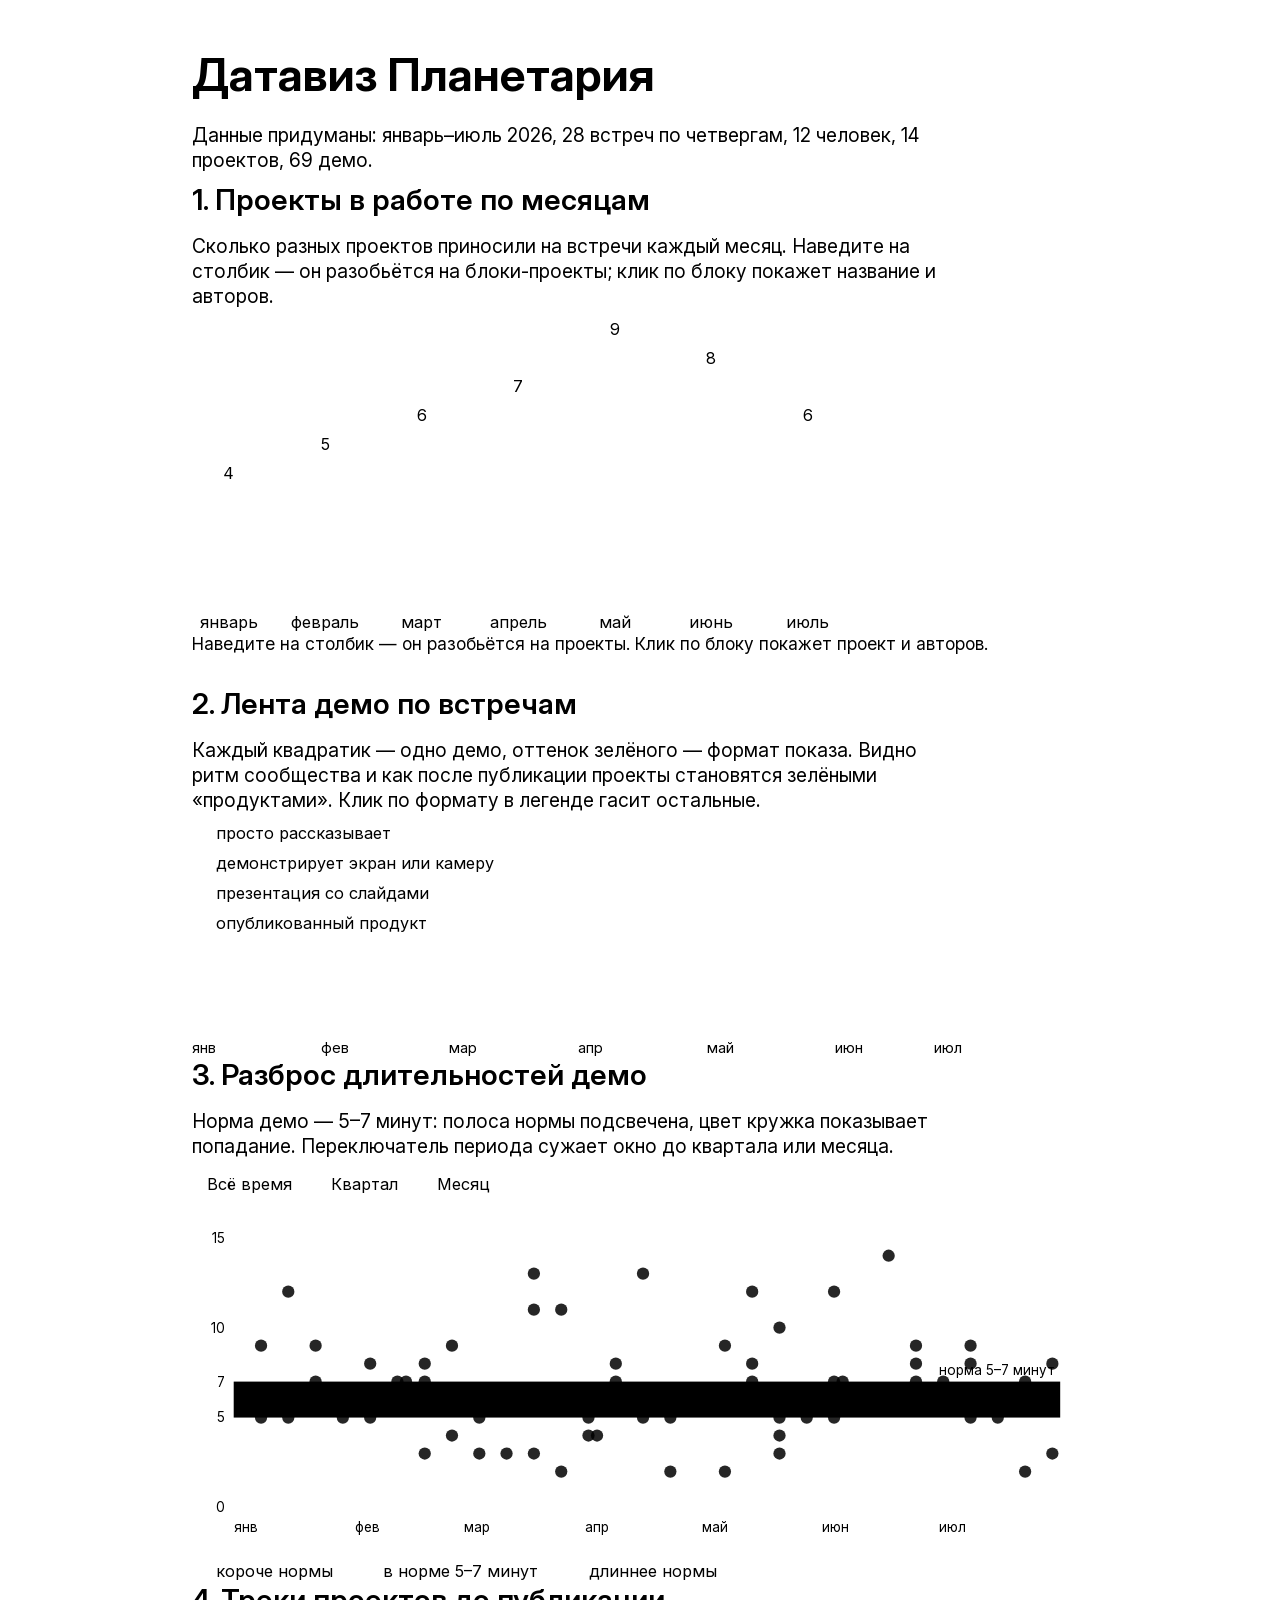
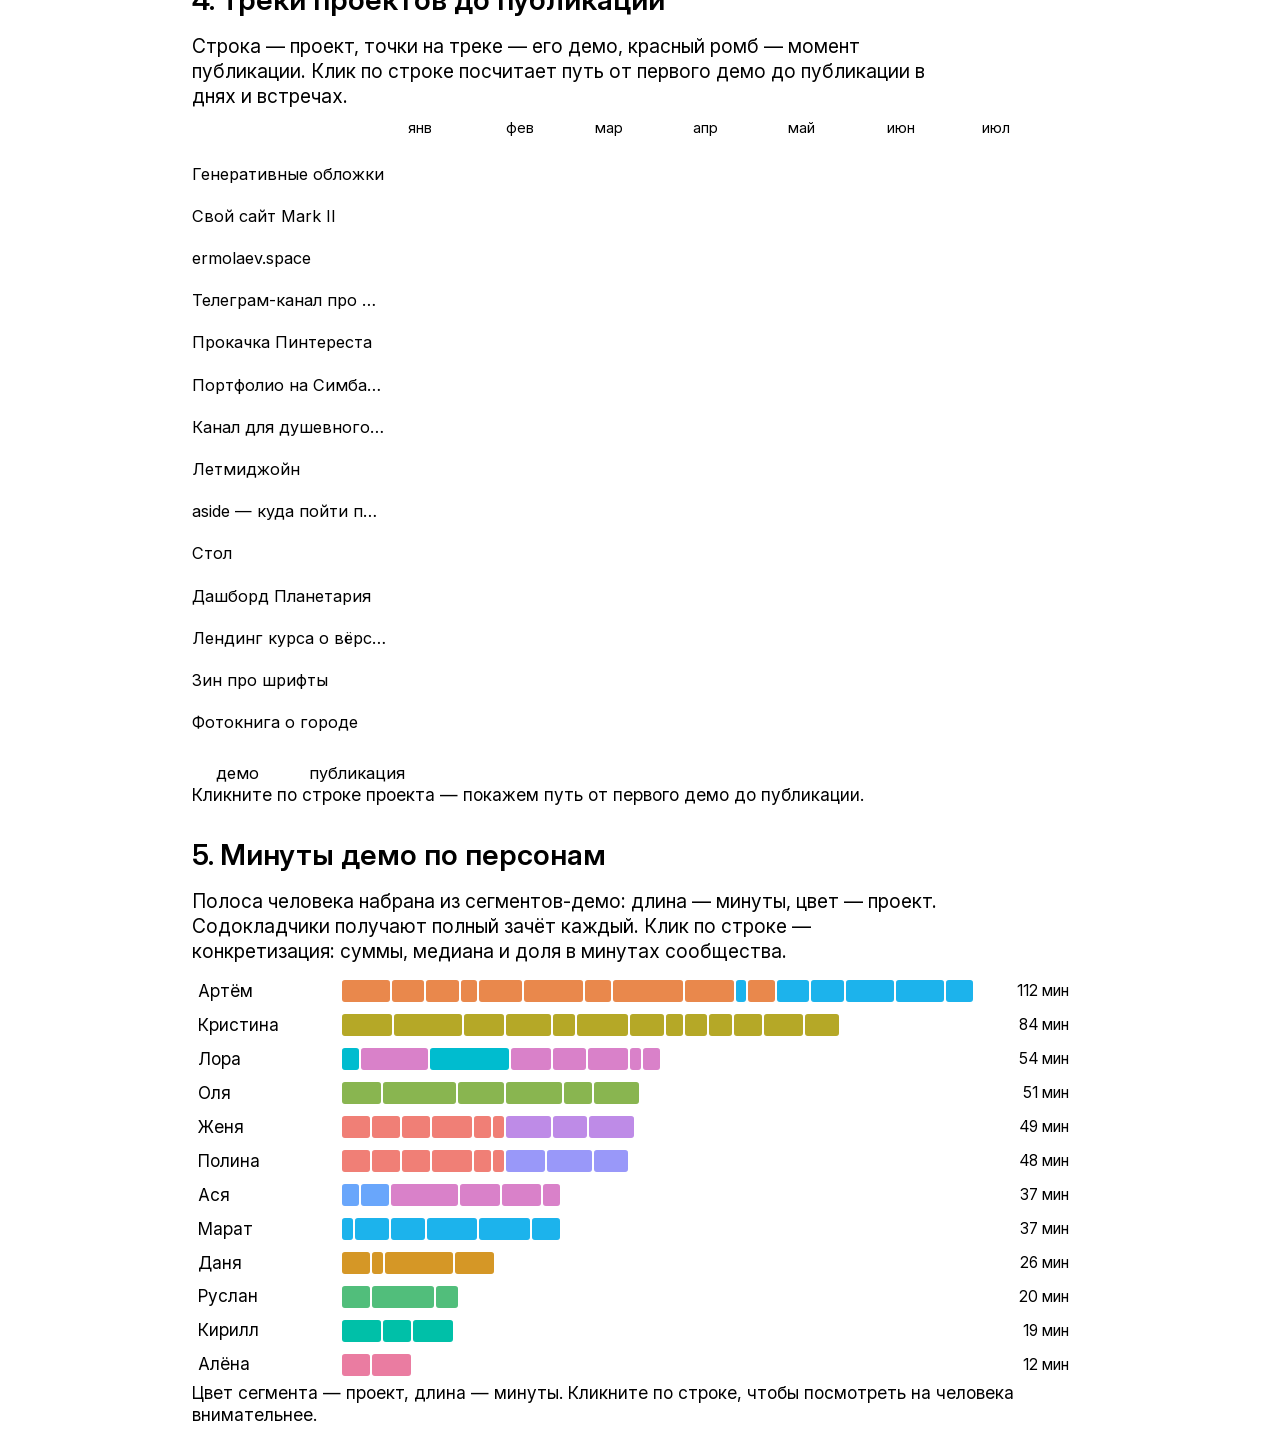
==== commit 8d184c3f: "Update attendance streaks and planetarium dataviz. Co-authored-by: Cursor <cursoragent@cursor.com>" ====
--- a/index.html
+++ b/index.html
@@ -43,6 +43,7 @@
     </header>
 
     <main>
+      <!--
       <div class="ids__wrapper">
         <div class="section" id="intro">
           <div class="ids__space XL"></div>
@@ -1589,6 +1590,8 @@
         <div class="ids__space XL"></div>
       </div>
 
+      -->
+
       <div class="ids__wrapper">
         <style>
           /* Датавиз Планетария */
@@ -1735,8 +1738,12 @@
           }
           .plviz2-col {
             flex: 1;
+            min-width: 0;
             display: flex;
             flex-direction: column;
+          }
+          .plviz2-col--month {
+            margin-left: 0.45em; /* + gap = двойное расстояние перед новым месяцем */
           }
           .plviz2-stack {
             display: flex;
@@ -1745,6 +1752,7 @@
           }
           .plviz2-sq {
             aspect-ratio: 1;
+            width: 100%;
             border-radius: 0.2em;
             transition: opacity 0.15s ease;
           }
@@ -1756,6 +1764,15 @@
             height: 1.3em;
             font-size: 0.75em;
             color: var(--ids__text-caption);
+          }
+          .plviz2-legend {
+            display: flex;
+            flex-direction: column;
+            align-items: flex-start;
+            gap: 0.45em;
+          }
+          .plviz2-legend .plviz-legend-item {
+            margin: 0;
           }
 
           /* 3. Разброс длительностей */
@@ -1929,9 +1946,7 @@
           <div class="ids__space L"></div>
           <div class="ids__text-width">
             <ids-nav-item id="dataviz" label="Датавиз"><h2>Датавиз Планетария</h2></ids-nav-item>
-            <aside>
-              <p>Данные придуманы: январь–июль 2026, 28 встреч по четвергам, 12 человек, 14 проектов, 69 демо. Вся мини-БД лежит литералом в начале <code>js/dataviz.js</code> — правится в одном месте.</p>
-            </aside>
+              <p>Данные придуманы: январь–июль 2026, 28 встреч по четвергам, 12 человек, 14 проектов, 69 демо.</p>
           </div>
         </div>
 
@@ -1940,9 +1955,6 @@
           <div class="ids__text-width">
             <h3>1. Проекты в работе по месяцам</h3>
             <p>Сколько разных проектов приносили на встречи каждый месяц. Наведите на столбик — он разобьётся на блоки-проекты; клик по блоку покажет название и авторов.</p>
-            <aside>
-              <p><b>Горизонталь</b> — месяцы в виде отсеков. <b>Вертикаль</b> — количество проектов в виде стопки. <b>Визуальный атом</b> — блок-проект постоянной высоты.</p>
-            </aside>
           </div>
           <div class="ids__space S"></div>
           <div id="plviz1"></div>
@@ -1952,49 +1964,39 @@
           <div class="ids__space"></div>
           <div class="ids__text-width">
             <h3>2. Лента демо по встречам</h3>
-            <p>Каждый квадратик — одно демо, цвет — формат показа. Видно ритм сообщества и как после публикации проекты становятся зелёными «продуктами». Клик по формату в легенде гасит остальные.</p>
-            <aside>
-              <p><b>Горизонталь</b> — встречи в виде отсеков. <b>Вертикаль</b> — количество демо в виде стопки. <b>Визуальный атом</b> — квадратик, цвет — формат демо.</p>
-            </aside>
+            <p>Каждый квадратик — одно демо, оттенок зелёного — формат показа. Видно ритм сообщества и как после публикации проекты становятся зелёными «продуктами». Клик по формату в легенде гасит остальные.</p>
+            <div class="ids__space S"></div>
+            <div id="plviz2-legend" class="plviz2-legend"></div>
           </div>
           <div class="ids__space S"></div>
           <div id="plviz2"></div>
         </div>
 
         <div class="section">
-          <div class="ids__space"></div>
+          <div class="ids__space L"></div>
           <div class="ids__text-width">
             <h3>3. Разброс длительностей демо</h3>
             <p>Норма демо — 5–7 минут: полоса нормы подсвечена, цвет кружка показывает попадание. Переключатель периода сужает окно до квартала или месяца.</p>
-            <aside>
-              <p><b>Горизонталь</b> — дата встречи, привязка к координате. <b>Вертикаль</b> — минуты, привязка к координате. <b>Визуальный атом</b> — кружок, цвет — отклонение от нормы.</p>
-            </aside>
           </div>
           <div class="ids__space S"></div>
           <div id="plviz3"></div>
         </div>
 
         <div class="section">
-          <div class="ids__space"></div>
+          <div class="ids__space L"></div>
           <div class="ids__text-width">
             <h3>4. Треки проектов до публикации</h3>
             <p>Строка — проект, точки на треке — его демо, красный ромб — момент публикации. Клик по строке посчитает путь от первого демо до публикации в днях и встречах.</p>
-            <aside>
-              <p><b>Горизонталь</b> — дата встречи, привязка к координате. <b>Вертикаль</b> — проекты в виде отсеков. <b>Визуальный атом</b> — контурный кружок-демо; публикация — залитый ромб.</p>
-            </aside>
           </div>
           <div class="ids__space S"></div>
           <div id="plviz4"></div>
         </div>
 
         <div class="section">
-          <div class="ids__space"></div>
+          <div class="ids__space M"></div>
           <div class="ids__text-width">
             <h3>5. Минуты демо по персонам</h3>
             <p>Полоса человека набрана из сегментов-демо: длина — минуты, цвет — проект. Содокладчики получают полный зачёт каждый. Клик по строке — конкретизация: суммы, медиана и доля в минутах сообщества.</p>
-            <aside>
-              <p><b>Горизонталь</b> — минуты в виде стопки сегментов. <b>Вертикаль</b> — персоны в виде отсеков, сортировка по сумме минут. <b>Визуальный атом</b> — отрезок, длина — минуты, цвет — проект.</p>
-            </aside>
           </div>
           <div class="ids__space S"></div>
           <div id="plviz5"></div>
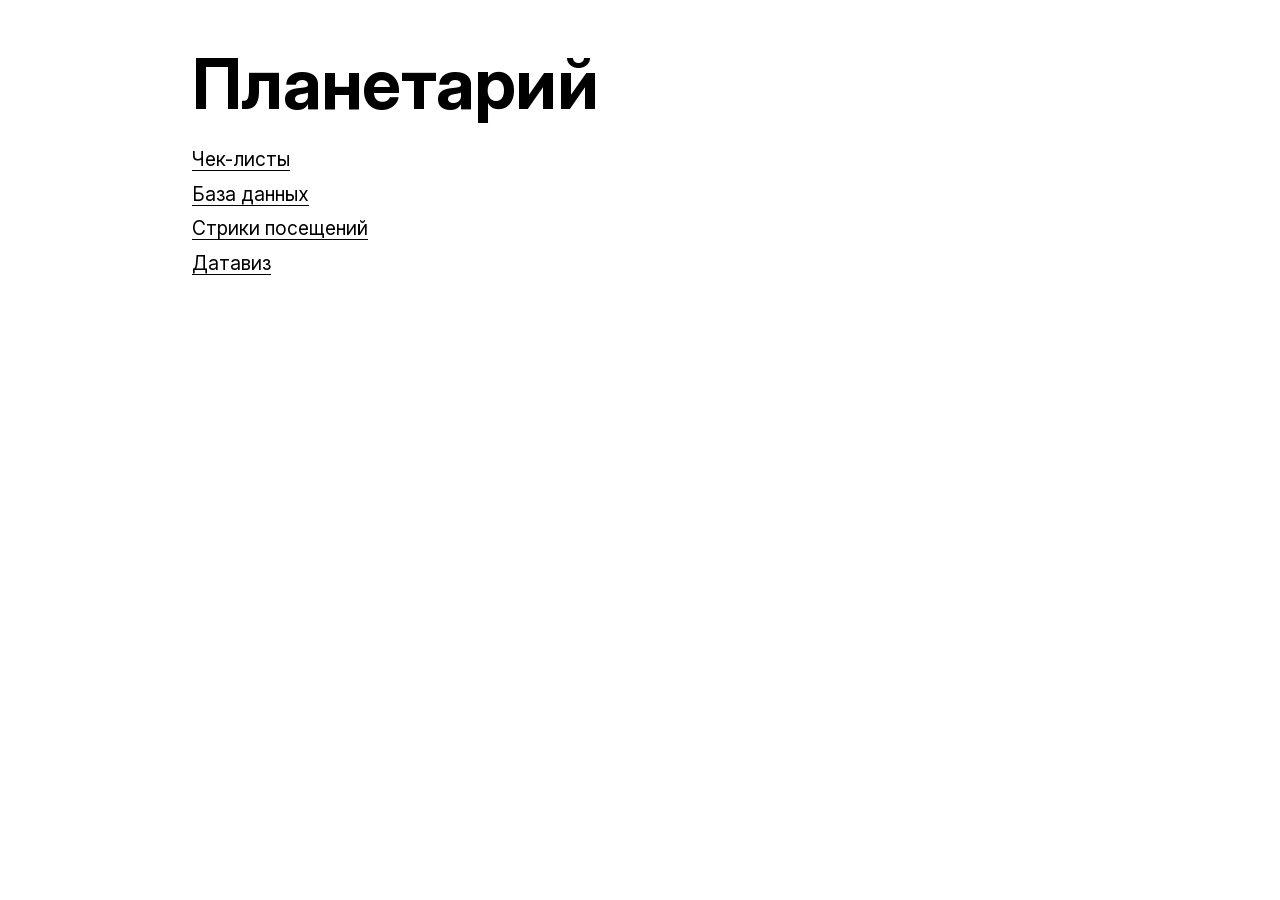
==== commit 1c31de37: "Strip IDS demo assets and add a planetarium hub page. Keep the IDS CSS shell, move dataviz to its ow" ====
--- a/index.html
+++ b/index.html
@@ -2,7 +2,7 @@
 <html lang="ru">
   <head>
     <meta charset="utf-8">
-    <title>Intuition Design System Template</title>
+    <title>Планетарий</title>
     <link rel="icon" type="image/png" href="images/favicon-inverted.png">
     <meta name="viewport" content="width=device-width, initial-scale=1">
     <link rel="preload" href="fonts/InterVariable.woff2" as="font" type="font/woff2" crossorigin>
@@ -21,18 +21,7 @@
     <link rel="stylesheet" href="css/reset.css">
     <link rel="stylesheet" href="css/page-composition/layout.css">
     <link rel="stylesheet" href="css/components/ids.css">
-    <link rel="stylesheet" href="css/components/gallery.css">
-    <link rel="stylesheet" href="css/components/navbar.css">
-    <link rel="stylesheet" href="css/components/promo-block.css">
-    <link rel="stylesheet" href="css/components/footnotes.css">
     <link rel="stylesheet" href="css/components/theme-toggle.css">
-    <link rel="stylesheet" href="css/components/gen-cover.css">
-    <style>
-      /* Подсветка примеров в документации */
-      .guide-tint {
-        background-color: color-mix(in srgb, var(--ids__accent) 10%, transparent);
-      }
-    </style>
   </head>
 
   <body class="ids">
@@ -43,1980 +32,22 @@
     </header>
 
     <main>
-      <!--
       <div class="ids__wrapper">
-        <div class="section" id="intro">
+        <div class="section">
           <div class="ids__space XL"></div>
           <div class="ids__text-width">
-            <ids-nav-item id="intro" label="О дизайн-системе">
-              <h1 style="position: absolute; width: 1px; height: 1px; padding: 0; margin: -1px; overflow: hidden; clip: rect(0, 0, 0, 0); white-space: nowrap; border: 0">.ids</h1>
-              <svg xmlns="http://www.w3.org/2000/svg" viewBox="0 0 318.52 148.95" style="width: 15em">
-                <path
-                  style="fill: var(--ids__accent)"
-                  d="M87.51,42.44c-13.74,34.36-24.86,69.73-24.86,84.88,0,10.11,10.71,20.21,21.22,20.21,8.08,0,20.01-7.88,28.9-19.2l-13.95-10.91c-6.06,6.06-11.12,9.9-14.15,9.9-1.01,0-2.02-1.01-2.02-3.03,0-7.07,5.46-29.3,23.85-74.78l-19-7.07ZM40.42,128.34c0,9.9-9.9,20.21-20.21,20.21S0,138.44,0,128.34s10.11-20.21,20.21-20.21c10.71,0,20.21,10.71,20.21,20.21M125.51,17.18c0,8.49-8.49,17.18-17.18,17.18s-17.18-8.69-17.18-17.18S99.84,0,108.33,0s17.18,8.49,17.18,17.18M318.52,57.8c-7.68-11.72-20.61-21.42-33.75-21.42-17.99,0-34.36,16.98-34.36,31.73,0,26.27,38.6,33.75,38.6,47.9,0,6.06-8.49,12.33-16.57,12.33-10.11,0-17.79-8.08-23.85-16.17l-13.34,13.14c6.26,9.1,21.83,22.23,38.2,22.23,18.19,0,36.38-17.38,36.38-34.56,0-23.24-40.22-32.74-40.22-47.49,0-5.66,6.06-11.32,13.34-11.32,8.29,0,15.16,6.27,22.23,16.57l13.34-12.93ZM199.07,78.82c-15.16,29.31-38.4,48.51-45.47,48.51-3.03,0-5.05-3.03-5.05-6.06,0-15.16,19.2-64.67,31.33-64.67,8.09,0,16.17,13.14,19.2,22.23M204.13,66.09l9.09,11.72c-3.03-23.24-21.22-41.43-35.37-41.43-29.3,0-50.53,66.69-50.53,87.91,0,12.13,12.13,24.25,24.25,24.25,15.16,0,34.36-20.21,61.64-62.65l-15.97,12.53c-3.43,15.16-9.09,31.12-13.14,46.28l20.21,4.24c11.12-47.49,22.03-94.99,36.18-142.48l-20.21-4.45c-5.05,20.21-10.51,43.65-16.17,64.07" />
-              </svg>
-            </ids-nav-item>
+            <h1>Планетарий</h1>
             <div class="ids__space S"></div>
-
-            <p>Intuition Design System, IDS — дизайн-система для вёрстки лендингов, онлайн-изданий и любых цифровых продуктов для веба, в основе которых лежат нарративы.</p>
-            <ids-navbar></ids-navbar>
-            <p>
-              Технически IDS — набор CSS-классов и JS-компонентов. Это не библиотека, а готовый шаблон вёрстки. Вы не подключаете IDS в проект как зависимость, не расширяете
-              классы, не переопределяете свойства. Вместо этого вы тупо копируете её исходный код, и меняете его как захочется. Без проблем с совместимостью и без ломающих вёрстку
-              апдейтов.
-            </p>
-            <aside>
-              <p>Публичный репозиторий: <a href="https://github.com/intuition-tech/ids">github.com/intuition-tech/ids</a></p>
-              <p>Версия: 1.0.</p>
-
-              <p>
-                Если у вас нет навыков разработчика, то простейший способ начать проект — скачать архив репозитория. Вы увидите там файл <code>index.html</code>, и в нём эту же
-                самую страницу, которая одновременно является и инструкцией, и примером вёрстки. Открываете файлы в редакторе кода и смело делаете из них что-то своё. А инструкция
-                не потеряется, она всегда здесь: <a href="https://intuition-tech.github.io/ids">intuition-tech.github.io/ids</a>.
-              </p>
-              <p>
-                Если вы разработчик — делайте, что хотите. IDS работает в статике, у неё ноль зависимостей и ванильный JS. Если заметите ошибку, чисто по-братски сделайте
-                пулреквест, пжлст.
-              </p>
-            </aside>
-            <p>
-              IDS распростаняется по лицензии MIT — можно бесплатно использовать и модифицировать, никаких ограничений. Претензии тоже не принимаем, подсказать не сможем, службы
-              поддержки нет. Если вам интересно, но не очень понятно, как с этим работать — велкам на курс
-              <a href="https://intuition.team/ru/how-to-design-with-code">«Как дизайнить кодом»</a>, он поможет.
-            </p>
+            <p><a href="ops.html">Чек-листы</a></p>
+            <p><a href="admin.html">База данных</a></p>
+            <p><a href="attendance.html">Стрики посещений</a></p>
+            <p><a href="dataviz.html">Датавиз</a></p>
           </div>
+          <div class="ids__space XL"></div>
         </div>
-
-        <div class="section">
-          <div class="ids__space L"></div>
-          <div class="ids__text-width">
-            <ids-nav-item id="setup" label="Настройка"><h2>Настройка</h2></ids-nav-item>
-            <p>Базовые параметры дизайн-системы задаются в файле <code>css/settings.css</code>.</p>
-          </div>
-        </div>
-
-        <div class="section" id="font">
-          <div class="ids__space"></div>
-          <div class="ids__text-width">
-            <h3>Шрифт</h3>
-            <p>
-              В IDS по умолчанию используется шрифт <a href="https://rsms.me/inter/" target="_BLANK">Inter</a>, вариативная веб-версия. Он классный!
-              Но дизайн-система не завязана на конкретный шрифт, вы можете подключить любой. Достаточно положить файлы шрифта в папку <code>fonts</code> и отредактировать раздел
-              Fonts в файле <code>css/settings.css</code>. Постарайтесь не пиратить шрифты.
-            </p>
-            <aside>
-              <p>
-                Когда подключаете отдельные шрифтовые файлы для разной насыщенности (например, <code>regular</code> и <code>bold</code>), убедитесь, что числовые значения в свойстве <code>font-weight</code> везде-везде
-                соответствуют насыщенности подключённого файла, указанной в блоке <code>@font-face</code>. Разные браузеры по-разному реагируют на несоответствие, могут добавлять буквам
-                обводку, чтобы восполнить «недостающую» жирность.
-              </p>
-            </aside>
-          </div>
-        </div>
-
-        <div class="section" id="density">
-          <div class="ids__space"></div>
-          <div class="ids__text-width">
-            <h3>Плотность</h3>
-            <p>Разным шрифтам подходит разная плотность вёрстки. Кроме того, плотность это эстетический выбор — иногда нужна тесная вёрстка, иногда воздушная.</p>
-            <p>
-              В IDS есть переменная <code>--ids__density</code>, которая влияет на интерлиньяж текста, а также на поля и отступы всех текстовых элементов. Чтобы настроить плотность
-              вёрстки, попробуйте сначала найти оптимальное значение этой переменной, а потом уже редактировать отдельные стили.
-            </p>
-          </div>
-        </div>
-
-        <div class="section" id="fluid">
-          <div class="ids__space"></div>
-          <div class="ids__text-width">
-            <h3>Адаптивность</h3>
-            <p>
-              IDS считает, что есть только два типа устройств: mobile и desktop. Это определяется по ширине вьюпорта (если упрощать, это ширина окна браузера): меньше 768 px —
-              значит мобила, больше — десктоп.
-            </p>
-            <p>
-              IDS реализует концепцию Fluid Typography — это когда в зависимости от ширины вьюпорта рассчитывается значение font-size для всего документа (элемента <code>html</code>), а затем единицы em или
-              rem используются не только для текста, но и для полей, отступов, радиусов скруглений, а иногда и габаритов отдельных элементов.
-            </p>
-            <aside>
-              <p>Конечно, толщину обводки уместнее задавать в px, а для размеров, зависящих от габаритов родительских контейнеров, подойдут только %, vh и vw.</p>
-            </aside>
-
-            <p>
-              Этот подход упрощает отладку дизайна. Сначала нужно найти оптимальный диапазон значений font-size, подходящий выбранному шрифту и желаемой крупности «обычного»
-              текста.
-            </p>
-            <p>
-              Этот диапазон задают переменные <code>--desktop-font-size-min</code> и <code>--desktop-font-size-max</code>. Нужно подобрать такие значения, чтобы при изменении
-              ширины текст масштабировался, сохраняя разбивку слов по строкам. И тогда можно проверять вёрстку только на одной ширине, зная, что при любой ширине компоновка
-              элементов сохранится.
-            </p>
-            <p>
-              Для мобилы нужно найти свою пару значений <code>--mobile-font-size-min</code> и <code>--mobile-font-size-max</code>, но идея ровно та же — одинаковая вёрстка на
-              телефончиках разной ширины.
-            </p>
-            <aside>
-              <p>
-                У этого подхода есть минус: читатель не сможет укрупнить текст через изменение масштаба в браузере (Zoom In/Out, Ctrl/Cmd+/-). Мы считаем это допустимым, потому что
-                а) рекомендуем в принципе не мельчить, чтобы и не надо было зумить, б) зум жестом на экранах и тачпадах — работает.
-              </p>
-              <p>Если вы считаете эту проблему критичной — отключите весь блок <code>Font-size calculation using variables</code> в файле <code>css/settings.css</code>.</p>
-            </aside>
-          </div>
-        </div>
-
-        <div class="section" id="color">
-          <div class="ids__space"></div>
-          <div class="ids__text-width">
-            <h3>Цвет</h3>
-            <p>Цвет в IDS живёт в переменных и разделён на два слоя.</p>
-            <p>
-              Первый слой — палитра, файл <code>css/tokens/palette.css</code>: сырые значения цвета с именами вида <code>--ids__color-blue-500</code>. Палитра не зависит от темы и
-              нигде не используется напрямую, кроме второго слоя.
-            </p>
-          </div>
-          <style>
-            .guide-color-plate {
-              height: 6em;
-              font-size: 0.8em;
-              padding: 0.6em 0.8em;
-
-              & p {
-                margin-bottom: 0.2em;
-              }
-
-              & .guide-color-value {
-                font-size: 0.8em;
-                opacity: 0.8;
-              }
-            }
-            .guide-colors .ids__sequence-item {
-              --columns: 5;
-
-              @media (width < 768px) {
-                --columns: 3;
-              }
-            }
-            .guide-ref-dark {
-              display: none;
-            }
-            .dark .guide-ref-light {
-              display: none;
-            }
-            .dark .guide-ref-dark {
-              display: inline;
-            }
-          </style>
-
-          <div class="ids__space"></div>
-          <div class="ids__sequence M guide-colors">
-            <div class="ids__sequence-item">
-              <div class="guide-color-plate" style="background-color: var(--ids__color-white); color: var(--ids__color-gray-950); border: var(--ids__border-width-s) solid var(--ids__border)">
-                <p>white</p>
-                <p class="guide-color-value">rgb(255, 255, 255)</p>
-              </div>
-            </div>
-            <div class="ids__sequence-item">
-              <div class="guide-color-plate" style="background-color: var(--ids__color-gray-100); color: var(--ids__color-gray-950)">
-                <p>gray-100</p>
-                <p class="guide-color-value">rgb(238, 240, 242)</p>
-              </div>
-            </div>
-            <div class="ids__sequence-item">
-              <div class="guide-color-plate" style="background-color: var(--ids__color-gray-200); color: var(--ids__color-gray-950)">
-                <p>gray-200</p>
-                <p class="guide-color-value">rgb(220, 221, 223)</p>
-              </div>
-            </div>
-            <div class="ids__sequence-item">
-              <div class="guide-color-plate" style="background-color: var(--ids__color-gray-400); color: var(--ids__color-gray-950)">
-                <p>gray-400</p>
-                <p class="guide-color-value">rgb(153, 156, 160)</p>
-              </div>
-            </div>
-            <div class="ids__sequence-item">
-              <div class="guide-color-plate" style="background-color: var(--ids__color-gray-500); color: var(--ids__color-white)">
-                <p>gray-500</p>
-                <p class="guide-color-value">rgb(115, 120, 125)</p>
-              </div>
-            </div>
-            <div class="ids__sequence-item">
-              <div class="guide-color-plate" style="background-color: var(--ids__color-gray-600); color: var(--ids__color-white)">
-                <p>gray-600</p>
-                <p class="guide-color-value">rgb(85, 88, 92)</p>
-              </div>
-            </div>
-            <div class="ids__sequence-item">
-              <div class="guide-color-plate" style="background-color: var(--ids__color-gray-700); color: var(--ids__color-white)">
-                <p>gray-700</p>
-                <p class="guide-color-value">rgb(55, 58, 62)</p>
-              </div>
-            </div>
-            <div class="ids__sequence-item">
-              <div class="guide-color-plate" style="background-color: var(--ids__color-gray-800); color: var(--ids__color-white)">
-                <p>gray-800</p>
-                <p class="guide-color-value">rgb(32, 33, 36)</p>
-              </div>
-            </div>
-            <div class="ids__sequence-item">
-              <div class="guide-color-plate" style="background-color: var(--ids__color-gray-900); color: var(--ids__color-white)">
-                <p>gray-900</p>
-                <p class="guide-color-value">rgb(18, 18, 20)</p>
-              </div>
-            </div>
-            <div class="ids__sequence-item">
-              <div class="guide-color-plate" style="background-color: var(--ids__color-gray-950); color: var(--ids__color-white)">
-                <p>gray-950</p>
-                <p class="guide-color-value">rgb(5, 5, 5)</p>
-              </div>
-            </div>
-            <div class="ids__sequence-item">
-              <div class="guide-color-plate" style="background-color: var(--ids__color-blue-450); color: var(--ids__color-white)">
-                <p>blue-450</p>
-                <p class="guide-color-value">rgb(60, 130, 250)</p>
-              </div>
-            </div>
-            <div class="ids__sequence-item">
-              <div class="guide-color-plate" style="background-color: var(--ids__color-blue-500); color: var(--ids__color-white)">
-                <p>blue-500</p>
-                <p class="guide-color-value">rgb(0, 100, 240)</p>
-              </div>
-            </div>
-            <div class="ids__sequence-item">
-              <div class="guide-color-plate" style="background-color: var(--ids__color-green-450); color: var(--ids__color-gray-950)">
-                <p>green-450</p>
-                <p class="guide-color-value">rgb(40, 215, 40)</p>
-              </div>
-            </div>
-            <div class="ids__sequence-item">
-              <div class="guide-color-plate" style="background-color: var(--ids__color-green-500); color: var(--ids__color-gray-950)">
-                <p>green-500</p>
-                <p class="guide-color-value">rgb(0, 200, 0)</p>
-              </div>
-            </div>
-            <div class="ids__sequence-item">
-              <div class="guide-color-plate" style="background-color: var(--ids__color-green-600); color: var(--ids__color-white)">
-                <p>green-600</p>
-                <p class="guide-color-value">rgb(30, 170, 60)</p>
-              </div>
-            </div>
-            <div class="ids__sequence-item">
-              <div class="guide-color-plate" style="background-color: var(--ids__color-red-450); color: var(--ids__color-white)">
-                <p>red-450</p>
-                <p class="guide-color-value">rgb(255, 70, 95)</p>
-              </div>
-            </div>
-            <div class="ids__sequence-item">
-              <div class="guide-color-plate" style="background-color: var(--ids__color-red-500); color: var(--ids__color-white)">
-                <p>red-500</p>
-                <p class="guide-color-value">rgb(253, 47, 75)</p>
-              </div>
-            </div>
-            <div class="ids__sequence-item">
-              <div class="guide-color-plate" style="background-color: var(--ids__color-yellow-500); color: var(--ids__color-gray-950)">
-                <p>yellow-500</p>
-                <p class="guide-color-value">rgb(255, 225, 0)</p>
-              </div>
-            </div>
-          </div>
-
-          <div class="ids__space"></div>
-          <div class="ids__text-width">
-            <p>
-              Второй слой — семантические цвета, файл <code>css/tokens/colors.css</code>: именование функциональное, для чего используется, так и называется. Каждый семантический
-              цвет ссылается на палитру. Тёмная тема — это просто другой набор ссылок на ту же палитру: на плитках подписано, на какой цвет палитры ссылается токен в текущей теме.
-            </p>
-          </div>
-
-          <div class="ids__space"></div>
-          <div class="ids__sequence M guide-colors">
-            <div class="ids__sequence-item">
-              <div class="guide-color-plate" style="background-color: var(--ids__text); color: var(--ids__background)">
-                <p>text</p>
-                <p class="guide-color-value"><span class="guide-ref-light">gray-950</span><span class="guide-ref-dark">gray-200</span></p>
-              </div>
-            </div>
-            <div class="ids__sequence-item">
-              <div class="guide-color-plate" style="background-color: var(--ids__link); color: var(--ids__background)">
-                <p>link</p>
-                <p class="guide-color-value"><span class="guide-ref-light">blue-500</span><span class="guide-ref-dark">blue-450</span></p>
-              </div>
-            </div>
-            <div class="ids__sequence-item">
-              <div class="guide-color-plate" style="background-color: var(--ids__hover); color: var(--ids__background)">
-                <p>hover</p>
-                <p class="guide-color-value"><span class="guide-ref-light">green-500</span><span class="guide-ref-dark">green-450</span></p>
-              </div>
-            </div>
-            <div class="ids__sequence-item">
-              <div class="guide-color-plate" style="background-color: var(--ids__mark); color: var(--ids__color-gray-950)">
-                <p>mark</p>
-                <p class="guide-color-value">yellow-500</p>
-              </div>
-            </div>
-            <div class="ids__sequence-item">
-              <div class="guide-color-plate" style="background-color: var(--ids__code); color: var(--ids__background)">
-                <p>code</p>
-                <p class="guide-color-value"><span class="guide-ref-light">gray-500</span><span class="guide-ref-dark">gray-400</span></p>
-              </div>
-            </div>
-            <div class="ids__sequence-item">
-              <div class="guide-color-plate" style="background-color: var(--ids__text-caption); color: var(--ids__background)">
-                <p>text-caption</p>
-                <p class="guide-color-value"><span class="guide-ref-light">gray-600</span><span class="guide-ref-dark">gray-400</span></p>
-              </div>
-            </div>
-            <div class="ids__sequence-item">
-              <div class="guide-color-plate" style="background-color: var(--ids__accent); color: var(--ids__background)">
-                <p>accent</p>
-                <p class="guide-color-value"><span class="guide-ref-light">red-500</span><span class="guide-ref-dark">red-450</span></p>
-              </div>
-            </div>
-            <div class="ids__sequence-item">
-              <div class="guide-color-plate" style="background-color: var(--ids__surface)">
-                <p>surface</p>
-                <p class="guide-color-value"><span class="guide-ref-light">gray-100</span><span class="guide-ref-dark">gray-800</span></p>
-              </div>
-            </div>
-            <div class="ids__sequence-item">
-              <div class="guide-color-plate" style="background-color: var(--ids__background); border: var(--ids__border-width-s) solid var(--ids__border)">
-                <p>background</p>
-                <p class="guide-color-value"><span class="guide-ref-light">white</span><span class="guide-ref-dark">gray-900</span></p>
-              </div>
-            </div>
-          </div>
-
-          <div class="ids__space"></div>
-          <div class="ids__text-width">
-            <p>В вёрстке используются только семантические цвета. Полупрозрачные варианты не хранятся в переменных, а получаются на месте через <code>color-mix</code>.</p>
-
-            <div class="ids__space"></div>
-            <aside>
-              <h4>Зачем так</h4>
-
-              <p>
-                Информацию о прозрачности удобнее хранить в свойствах селектора, а не в переменных. Вместо 30-40 переменных для каждого варианта прозрачности — десяток цветов с
-                понятными названиями и очевидный код в свойствах селекторов. А поскольку полупрозрачный цвет выводится из семантического, он автоматически подстраивается под тему.
-              </p>
-            </aside>
-            <div class="ids__sequence XL">
-              <div class="ids__sequence-item">
-                <p>Не так</p>
-                <p>
-                  <code><s>color: var(--ids__accent-50);</s></code>
-                </p>
-              </div>
-              <div class="ids__sequence-item">
-                <p>А вот так</p>
-                <p><code>color: var(--ids__accent);</code></p>
-                <p><code>color: color-mix(in srgb, var(--ids__accent) 50%, transparent);</code></p>
-              </div>
-            </div>
-          </div>
-        </div>
-
-        <div class="section">
-          <div class="ids__space L"></div>
-          <div class="ids__text-width">
-            <ids-nav-item id="frame" label="Каркас страницы"><h2>Каркас страницы</h2></ids-nav-item>
-            <p>
-              IDS не использует модульные сетки или колонки для организации пространства страницы. Всё проще: страница состоит из «этажей», они идут сверху вниз друг за другом,
-              каждый занимает всю доступную ширину и может быть любой высоты. Такой подход не мешает внутри этажа создавать модульные сетки и сложные композиции, но
-              изолированность этажей позволяет легко менять их местами и избавляет от какой-либо взаимозависимости.
-            </p>
-          </div>
-        </div>
-
-        <div class="section">
-          <div class="ids__space"></div>
-          <div class="ids__text-width">
-            <h3>Обёртки</h3>
-            <p><code>.ids__wrapper</code> — стандартный этаж c большими полями на десктопе и с минимальными на мобиле.</p>
-          </div>
-        </div>
-      </div>
-
-      <div class="guide-tint">
-        <div class="ids__wrapper">
-          <div class="guide-tint">
-            <div class="ids__space XL"></div>
-            <div class="ids__space XL"></div>
-          </div>
-        </div>
-      </div>
-
-      <div class="ids__wrapper">
-        <div class="section">
-          <div class="ids__space M"></div>
-          <div class="ids__text-width">
-            <p><code>.ids__wrapper.L</code> — этаж с увеличенной шириной. Отличается только для десктопа, а на мобиле совпадает со стандартным.</p>
-          </div>
-        </div>
-      </div>
-
-      <div class="guide-tint">
-        <div class="ids__wrapper L">
-          <div class="guide-tint">
-            <div class="ids__space XL"></div>
-            <div class="ids__space XL"></div>
-          </div>
-        </div>
-      </div>
-
-      <div class="ids__wrapper">
-        <div class="section">
-          <div class="ids__space M"></div>
-          <div class="ids__text-width">
-            <p><code>.ids__wrapper.XL</code> — этаж на всю ширину с минимальными полями. Отличается только для десктопа, а на мобиле совпадает со стандартным.</p>
-          </div>
-        </div>
-      </div>
-
-      <div class="guide-tint">
-        <div class="ids__wrapper XL">
-          <div class="guide-tint">
-            <div class="ids__space XL"></div>
-            <div class="ids__space XL"></div>
-          </div>
-        </div>
-      </div>
-
-      <div class="ids__wrapper">
-        <div class="section" id="">
-          <div class="ids__space M"></div>
-          <p><code>.ids__wrapper.XXL</code> — этаж на всю ширину без полей, на мобиле тоже.</p>
-        </div>
-      </div>
-
-      <div class="guide-tint">
-        <div class="ids__wrapper XXL">
-          <div class="guide-tint">
-            <div class="ids__space XL"></div>
-            <div class="ids__space XL"></div>
-          </div>
-        </div>
-      </div>
-
-      <div class="ids__wrapper">
-        <div class="section">
-          <div class="ids__space M"></div>
-          <div class="ids__text-width">
-            <p>
-              Для текста в одну колонку внутри стандартного этажа используется дополнительная обёртка, которая уменьшает ширину и оставляет справа дополнительное поле. Это только
-              на десктопе, а на мобиле остаётся полная ширина.
-            </p>
-          </div>
-          <p><code>.ids__text-width</code></p>
-          <div class="guide-tint">
-            <div class="ids__text-width">
-              <div class="guide-tint">
-                <div class="ids__space XL"></div>
-                <div class="ids__space XL"></div>
-              </div>
-            </div>
-          </div>
-        </div>
-
-        <div class="section">
-          <div class="ids__space L"></div>
-          <div class="ids__text-width">
-            <h3>Система вертикальных отступов</h3>
-            <p>В IDS у обёрток нулевые отступы, а у большинства других элементов задан только отступ снизу, минимальный, чтобы верстать элементы сплошным потоком.</p>
-
-            <p>
-              Когда нужны заметные отступы — например, между этажами или перед заголовком, чтобы он не прилипал к предыдущему абзацу — используются специальные заглушки, спейсеры.
-            </p>
-          </div>
-          <div class="ids__space M"></div>
-          <div class="ids__sequence M gap-S">
-            <div class="ids__sequence-item">
-              <p><code>ids__space.S</code></p>
-              <div class="ids__space S guide-tint"></div>
-            </div>
-            <div class="ids__sequence-item">
-              <p><code>ids__space.M</code></p>
-              <div class="ids__space M guide-tint"></div>
-            </div>
-            <div class="ids__sequence-item">
-              <p><code>ids__space.L</code></p>
-              <div class="ids__space L guide-tint"></div>
-            </div>
-            <div class="ids__sequence-item">
-              <p><code>ids__space.XL</code></p>
-              <div class="ids__space XL guide-tint"></div>
-            </div>
-          </div>
-          <div class="ids__space L"></div>
-          <div class="ids__text-width">
-            <aside>
-              <h4>Зачем так</h4>
-
-              <p>
-                Спейсеры — довольно примитивное решение, как свинцовые бруски во времена ручного металлического набора. Неужели нельзя как-то элегантнее? Практика показала, что не
-                надо.
-              </p>
-              <p>
-                Если бы мы решили хранить информацию об отступах в свойствах отдельных элементов, пришлось бы учитывать все возможные контексты. Например, на этой самой плашке
-                верхний отступ у заголовка «Зачем так» помешал бы поставить его аккуратно в угол — пришлось бы добавлять класс-модификатор, отменяющий отступ, или писать более
-                сложные стили с условиями, менее очевидные и более хрупкие.
-              </p>
-              <p>И даже после этого элементы не смогли бы всегда знать, какой нужен отступ — только дизайнер это знает. Поэтому у нас свинцовые брусочки.</p>
-            </aside>
-          </div>
-        </div>
-
-        <div class="section">
-          <div class="ids__space L"></div>
-          <div class="ids__text-width">
-            <ids-nav-item id="tags-style" label="Стилизация тегов"><h2>Стилизация тегов</h2></ids-nav-item>
-            <p>
-              IDS стилизует некоторые часто используемые теги, чтобы можно было верстать большие объёмы текста, сохраняя минималистичную разметку. Стили тегов определены только
-              внутри контейнера <code>.ids</code>.
-            </p>
-            <aside>
-              <p>
-                В нашем стандартном шаблоне класс <code>.ids</code> висит на теге <code>body</code>, а значит теги стилизуются везде. Это может мешать — например, подчёркнутой
-                станет любая ссылка, не только текстовая; любой ненумерованный список получит буллиты и отступы, даже когда это не текст.
-              </p>
-              <p>
-                Чтобы избежать этого эффекта, переместите класс <code>.ids</code> куда-то поглубже, где у вас начинается основной поток текста. Класс <code>.ids</code> изолирует
-                только стили тегов. Масштабирование продолжит работать везде, и классы с префиксом <code>.ids__</code> тоже.
-              </p>
-            </aside>
-            <p>Вот какие теги стилизованы внутри <code>.ids</code>.</p>
-          </div>
-        </div>
-
-        <div class="section">
-          <div class="ids__space M"></div>
-          <div class="ids__text-width">
-            <h3>Заголовки</h3>
-            <code>h1</code>
-            <div class="ids__space M"></div>
-            <h1>Главный заголовок страницы</h1>
-            <div class="ids__space"></div>
-            <hr />
-            <code>h2</code>
-            <div class="ids__space M"></div>
-            <h2>Заголовок второго уровня</h2>
-            <div class="ids__space"></div>
-            <hr />
-            <code>h3</code>
-            <div class="ids__space M"></div>
-            <h3>Заголовок третьего уровня</h3>
-            <div class="ids__space"></div>
-            <hr />
-            <code>h4</code>
-            <div class="ids__space M"></div>
-            <h4>Заголовок четвёртого уровня</h4>
-            <div class="ids__space"></div>
-            <hr />
-            <code>h5</code>
-            <div class="ids__space M"></div>
-            <h5>Заголовок пятого уровня</h5>
-            <div class="ids__space"></div>
-            <hr />
-            <code>h6</code>
-            <div class="ids__space M"></div>
-            <h6>Заголовок шестого уровня</h6>
-            <div class="ids__space"></div>
-            <hr />
-
-            <div class="ids__space"></div>
-            <p>
-              Бывает, визуально не нужны такие крупные заголовки как h1 или h2. Но по стандартам доступности на странице должен быть h1, а следующим уровнем, должен быть h2 и так
-              далее, без пропусков. Чтобы разрешить это противоречие, мы подготовили специальные классы, уменьшающие h1 и h2:
-            </p>
-
-            <code>h1.S</code>
-            <h1 class="S">Главный заголовок, уменьшенный</h1>
-            <hr />
-            <code>h1.XS</code>
-            <h1 class="XS">Главный заголовок, уменьшенный ещё сильнее</h1>
-            <hr />
-            <code>h2.XS</code>
-            <h2 class="XS">Заголовок второго уровня, уменьшенный</h2>
-            <hr />
-
-            <div class="ids__space"></div>
-            <p>Иногда к заголовку хочется сверху присоединить лейбл, ярлык, бирку — называйте, как хотите. Для этого используется тег <code>hgroup</code>.</p>
-
-            <div class="ids__space XS"></div>
-            <p><code>hgroup</code></p>
-            <p>    <code>p</code></p>
-            <p>    <code>h1</code></p>
-            <div class="ids__space S"></div>
-
-            <hgroup>
-              <p>Лейбл заголовка</p>
-              <h1>Главный заголовок страницы</h1>
-            </hgroup>
-          </div>
-        </div>
-
-        <div class="section">
-          <div class="ids__space M"></div>
-          <div class="ids__text-width">
-            <h3>Текст</h3>
-            <code>p</code>
-            <p>Информации для принятия решения не хватает всегда, по определению. Когда информации достаточно, правильный ход можно как бы «вычислить», определить с высокой точностью на основе данных, сложить два и два. Если информации достаточно — нечего решать.</p>
-            <div class="ids__space XS"></div>
-            <code>p.loud</code>
-            <p class="loud">Дизайнеру стоит быть самостоятельным, разносторонним, мультидисциплинарным и сложным.</p>
-            <div class="ids__space XS"></div>
-            <code>p.huge</code>
-            <p class="huge">Я передумал.</p>
-            <code>mark</code>
-            <code>code</code>
-            <p>Используются, чтобы выделить <mark>важную мысль</mark> или <code>фрагмент кода</code>.</p>
-          </div>
-        </div>
-
-        <div class="section">
-          <div class="ids__space M"></div>
-          <div class="ids__text-width">
-            <h3>Иллюстрация</h3>
-            <p><code>figure</code> <code>figcaption</code></p>
-            <figure>
-              <img src="images/gallery/Photo by Mehmet Turgut  Kirkgoz_white-geometric-building-corner-18075244.jpg" alt="Photo by Mehmet Turgut Kirkgoz" />
-              <figcaption>Photo: Mehmet Turgut Kirkgoz</figcaption>
-            </figure>
-          </div>
-        </div>
-
-        <div class="section">
-          <div class="ids__space M"></div>
-          <div class="ids__text-width">
-            <h3>Список</h3>
-            <p><code>ul</code> <code>li</code></p>
-            <ul>
-              <li>Нет,</li>
-              <li>нет</li>
-              <li>и нет.</li>
-            </ul>
-            <div class="ids__space"></div>
-            <p><code>ol</code> <code>li</code></p>
-            <ol>
-              <li>Базовый уровень</li>
-              <li>Функциональный уровень</li>
-              <li>Эмпатический уровень</li>
-            </ol>
-          </div>
-        </div>
-
-        <div class="section">
-          <div class="ids__space M"></div>
-          <div class="ids__text-width">
-            <h3>Ссылка</h3>
-            <p><code>a</code></p>
-            <p><code>.ids__promo-link</code></p>
-            <p>Псевдо-радиогруппа для скролл-навигации</p>
-            <div class="ids__space"></div>
-            <div class="ids__promo-link">
-              <a class="active" href="#one">Один</a>
-              <a href="#two">Два</a>
-              <a href="#three">Три</a>
-            </div>
-            <div class="ids__space"></div>
-            <div class="ids__promo-link">
-              <a href="#one">Один</a>
-              <a class="active" href="#two">Два</a>
-              <a href="#three">Три</a>
-            </div>
-            <div class="ids__space"></div>
-            <div class="ids__promo-link">
-              <a href="#one">Один</a>
-              <a href="#two">Два</a>
-              <a class="active" href="#three">Три</a>
-            </div>
-          </div>
-        </div>
-
-        <div class="section">
-          <div class="ids__space M"></div>
-          <div class="ids__text-width">
-            <h3>Дополнительный текст</h3>
-            <p><code>aside</code></p>
-            <aside>
-              Иногда смотришь на свой дизайн и думаешь: «Да что с ним не так?»
-              Вроде всё чётко, честно и разумно придумано, а результат не штырит.
-              Всё просто! С дизайном не так лишь одно: его сделал ты. Выпускай
-              этот, начинай следующий.
-            </aside>
-          </div>
-        </div>
-
-        <div class="section">
-          <div class="ids__space M"></div>
-          <div class="ids__text-width">
-            <h3>Сетка</h3>
-            <p>
-              С помощью класса <code>.ids__sequence</code> можно быстро сделать сетку из одинаковых элементов, которая реализована через <code>display: flex</code>. Сделайте
-              <code>.ids__sequence</code> родителем, а каждую ячейку сетки оберните в <code>.ids__sequence-item</code>:
-            </p>
-            <div class="ids__space XS"></div>
-            <p><code>.ids__sequence</code></p>
-            <p>    <code>.ids__sequence-item</code></p>
-            <p>    <code>.ids__sequence-item</code></p>
-            <div class="ids__space S"></div>
-            <aside>
-              Мы рекомендуем никогда не стилизовать ячейку саму по себе, а всегда добавлять внутрь ещё один контейнер, и уже для него задавать цвет фона, скругление, поля и всё
-              остальное.
-            </aside>
-
-            <div class="ids__space S"></div>
-            <h4>Модификатор крупности</h4>
-
-            <p><code>ids__sequence.XL</code></p>
-            <div class="ids__sequence XL gap-S">
-              <div class="ids__sequence-item">
-                <div class="ids__space XL guide-tint">
-                  <p>Текст в ячейке</p>
-                </div>
-              </div>
-              <div class="ids__sequence-item">
-                <div class="ids__space XL guide-tint">
-                  <p>Текст в ячейке</p>
-                </div>
-              </div>
-            </div>
-            <div class="ids__space S"></div>
-            <p><code>ids__sequence.L</code></p>
-            <div class="ids__sequence L gap-S">
-              <div class="ids__sequence-item">
-                <div class="ids__space XL guide-tint"></div>
-              </div>
-              <div class="ids__sequence-item">
-                <div class="ids__space XL guide-tint"></div>
-              </div>
-              <div class="ids__sequence-item">
-                <div class="ids__space XL guide-tint"></div>
-              </div>
-            </div>
-
-            <div class="ids__space S"></div>
-            <p><code>ids__sequence.S</code></p>
-
-            <div class="ids__sequence S gap-S">
-              <div class="ids__sequence-item">
-                <div class="ids__space XL guide-tint"></div>
-              </div>
-              <div class="ids__sequence-item">
-                <div class="ids__space XL guide-tint"></div>
-              </div>
-              <div class="ids__sequence-item">
-                <div class="ids__space XL guide-tint"></div>
-              </div>
-              <div class="ids__sequence-item">
-                <div class="ids__space XL guide-tint"></div>
-              </div>
-              <div class="ids__sequence-item">
-                <div class="ids__space XL guide-tint"></div>
-              </div>
-              <div class="ids__sequence-item">
-                <div class="ids__space XL guide-tint"></div>
-              </div>
-            </div>
-
-            <div class="ids__space S"></div>
-
-            <h4>Управление отступами</h4>
-
-            <p><code>.ids__sequence.XL.gap-L</code></p>
-            <div class="example-container" style="background-color: rgb(255, 235, 237); padding-bottom: 0.001em">
-              <div class="ids__sequence XL gap-L">
-                <div class="ids__sequence-item">
-                  <div class="ids__space XL" style="background-color: rgb(255, 218, 221)"></div>
-                </div>
-                <div class="ids__sequence-item">
-                  <div class="ids__space XL" style="background-color: rgb(255, 218, 221)"></div>
-                </div>
-                <div class="ids__sequence-item">
-                  <div class="ids__space XL" style="background-color: rgb(255, 218, 221)"></div>
-                </div>
-                <div class="ids__sequence-item">
-                  <div class="ids__space XL" style="background-color: rgb(255, 218, 221)"></div>
-                </div>
-              </div>
-            </div>
-            <div class="ids__space M"></div>
-
-            <p><code>.ids__sequence.XL.gap-M</code></p>
-            <div class="example-container" style="background-color: rgb(255, 235, 237); padding-bottom: 0.001em">
-              <div class="ids__sequence XL gap-M">
-                <div class="ids__sequence-item">
-                  <div class="ids__space XL" style="background-color: rgb(255, 218, 221)"></div>
-                </div>
-                <div class="ids__sequence-item">
-                  <div class="ids__space XL" style="background-color: rgb(255, 218, 221)"></div>
-                </div>
-                <div class="ids__sequence-item">
-                  <div class="ids__space XL" style="background-color: rgb(255, 218, 221)"></div>
-                </div>
-                <div class="ids__sequence-item">
-                  <div class="ids__space XL" style="background-color: rgb(255, 218, 221)"></div>
-                </div>
-              </div>
-            </div>
-
-            <div class="ids__space S"></div>
-
-            <p><code>.ids__sequence.XL.gap-S</code></p>
-            <div class="example-container" style="background-color: rgb(255, 235, 237); padding-bottom: 0.001em">
-              <div class="ids__sequence XL gap-S">
-                <div class="ids__sequence-item">
-                  <div class="ids__space XL" style="background-color: rgb(255, 218, 221)"></div>
-                </div>
-                <div class="ids__sequence-item">
-                  <div class="ids__space XL" style="background-color: rgb(255, 218, 221)"></div>
-                </div>
-                <div class="ids__sequence-item">
-                  <div class="ids__space XL" style="background-color: rgb(255, 218, 221)"></div>
-                </div>
-                <div class="ids__sequence-item">
-                  <div class="ids__space XL" style="background-color: rgb(255, 218, 221)"></div>
-                </div>
-              </div>
-            </div>
-          </div>
-        </div>
-
-        <div class="section">
-          <div class="ids__space M"></div>
-          <div class="ids__text-width">
-            <h3>Таблица</h3>
-            <p><code>table</code> — обычная таблица</p>
-            <p>
-              <code>tr</code>, <code>th</code>, <code>td</code> — стандартные элементы таблицы. Ну разве что <code>th</code> приклеивается к верху окна.
-            </p>
-            <div class="ids__space"></div>
-            <aside>
-              <style>
-                .ids table.disc-demo {
-                  tr {
-                    & td:first-child {
-                      text-align: center;
-
-                      & span {
-                        font-size: 7em;
-                        line-height: 0.8;
-                        font-weight: 700;
-
-                        @media (max-width: 768px) {
-                          font-size: 2em;
-                        }
-                      }
-                    }
-                  }
-                }
-              </style>
-              <table class="disc-demo">
-                <thead>
-                  <tr>
-                    <th>Type</th>
-                    <th></th>
-                    <th>Description</th>
-                    <th>Recommendations</th>
-                  </tr>
-                </thead>
-                <tbody>            
-                  <tr>
-                    <td><span>D</span></td>
-                    <td>Dominance</td>
-                    <td>
-                      <p>Assertive, decisive leaders who enjoy challenges, make quick decisions, and prefer direct com&shy;munication. They thrive in roles requiring strong leadership and rapid results.</p>
-                    </td>
-                    <td>
-                      <p>Set clear goals, provide autonomy, communicate directly, and offer regular recognition.</p>
-                    </td>
-                  </tr>
-                  <tr>
-                    <td><span>I</span></td>
-                    <td>Influence</td>
-                    <td>
-                      <p>Enthusiastic and persuasive leaders who excel in social interactions, motivation, and teamwork. They inspire others and value positive relationships.</p>
-                    </td>
-                    <td>
-                      <p>Engage in team activities, provide frequent recogni&shy;tion, and encourage open, creative discussions.</p>
-                    </td>
-                  </tr>
-                  <tr>
-                    <td><span>S</span></td>
-                    <td>Steadiness</td>
-                    <td>
-                      <p>Calm, reliable leaders who value stability, harmony, and cooperation. They prefer steady environments and consistent, incremental progress.</p>
-                    </td>
-                    <td>
-                      <p>Offer clear expec&shy;municationtations, maintain a stable environment, and appreciate their consistent reliability.</p>
-                    </td>
-                  </tr>
-                  <tr>
-                    <td><span>C</span></td>
-                    <td>Compliance</td>
-                    <td>
-                      <p>Analytical, syste&shy;matic leaders focused on accuracy, quality, and detail. They excel in structured settings and careful planning.</p>
-                    </td>
-                    <td>
-                      <p>Provide detailed instructions, allow time for analysis, and recognize their meticulous approach.</p>
-                    </td>
-                  </tr>
-                </tbody>
-              </table>
-            </aside>
-          </div>
-        </div>
-
-        <div class="section">
-          <div class="ids__space L"></div>
-          <ids-nav-item id="components" label="Компоненты"><h2>Компоненты</h2></ids-nav-item>
-        </div>
-
-        <div class="section">
-          <div class="ids__space"></div>
-          <div class="ids__text-width">
-            <h3><code>.ids__sleepy</code></h3>
-            <p>
-              Компонент для анимации появления элементов при скролле.
-              Отслеживает видимость элементов и убирает класс
-              <code>.is-sleeping</code>, когда элемент появляется на экране
-              более чем на 30% своей высоты.
-            </p>
-            <div class="ids__space M"></div>
-          </div>
-          <style>
-            .icons {
-              display: flex;
-              flex-wrap: wrap;
-              gap: 4em;
-
-              @media (max-width: 768px) {
-                gap: 3em;
-              }
-
-              & .icon {
-                width: 3.5em;
-                opacity: 1;
-                transition: opacity 0.4s ease, transform 0.4s ease;
-
-                @media (max-width: 768px) {
-                  width: 2.5em;
-                }
-
-                &:nth-child(1) {
-                  transition-delay: 0;
-                }
-                &:nth-child(2) {
-                  transition-delay: 0.1s;
-                }
-                &:nth-child(3) {
-                  transition-delay: 0.2s;
-                }
-                &:nth-child(4) {
-                  transition-delay: 0.3s;
-                }
-                &:nth-child(5) {
-                  transition-delay: 0.4s;
-                }
-                &:nth-child(6) {
-                  transition-delay: 0.5s;
-                }
-                &:nth-child(7) {
-                  transition-delay: 0.6s;
-                }
-                &:nth-child(8) {
-                  transition-delay: 0.7s;
-                }
-                &:nth-child(9) {
-                  transition-delay: 0.8s;
-                }
-                &:nth-child(10) {
-                  transition-delay: 0.9s;
-                }
-                &:nth-child(11) {
-                  transition-delay: 1s;
-                }
-              }
-
-              &.is-sleeping {
-                & .icon {
-                  opacity: 0;
-                  transform: translateX(1em) rotate(7deg);
-                  transition: opacity 0s ease, transform 0s ease;
-                }
-              }
-            }
-          </style>
-          <div class="icons ids__sleepy">
-            <div class="icon">
-              <img src="images/icons/icon1.png">
-            </div>
-            <div class="icon">
-              <img src="images/icons/icon2.png">
-            </div>
-            <div class="icon">
-              <img src="images/icons/icon3.png">
-            </div>
-            <div class="icon">
-              <img src="images/icons/icon4.png">
-            </div>
-            <div class="icon">
-              <img src="images/icons/icon5.png">
-            </div>
-            <div class="icon">
-              <img src="images/icons/icon6.png">
-            </div>
-            <div class="icon">
-              <img src="images/icons/icon7.png">
-            </div>
-            <div class="icon">
-              <img src="images/icons/icon8.png">
-            </div>
-            <div class="icon">
-              <img src="images/icons/icon9.png">
-            </div>
-            <div class="icon">
-              <img src="images/icons/icon10.png">
-            </div>
-            <div class="icon">
-              <img src="images/icons/icon11.png">
-            </div>
-          </div>
-
-          <div class="ids__space L"></div>
-          <div class="ids__text-width">
-            <p>
-              Компонент автоматически инициализируется для всех элементов с
-              классом <code>.ids__sleepy</code> при загрузке страницы. Он
-              только добавляет и убирает класс-модификатор, больше ничего не
-              делает.
-            </p>
-
-            <p>Соответственно, чтобы анимация начала работать, нужно</p>
-            <ul>
-              <li>
-                добавить класс <code>.ids__sleepy</code> всем элементам,
-                которые должны анимироваться при появлении на экране;
-              </li>
-              <li>
-                добавить этим элементам определение класса-модификатора
-                <code>.is-sleeping</code> и в нём стили для неактивного
-                состояния;
-              </li>
-              <li>
-                определить свойство transition, чтобы анимировать меняющиеся
-                свойства.
-              </li>
-            </ul>
-            <aside>
-              <p>
-                Это метафора: «сонный» элемент за пределами экрана постоянно
-                «спит», а при появлении «просыпается».
-              </p>
-              <p>
-                Может показаться странным, что мы выбрали не добавлять класс
-                on-screen, а убирать класс is-sleeping. Но идея в том, чтобы в
-                дефолтном состоянии (без класса-модификатора) стили
-                соответствовали «нормальному» виду — так их удобнее читать и
-                понимать.
-              </p>
-            </aside>
-          </div>
-        </div>
-
-        <div class="section">
-          <div class="ids__space L"></div>
-          <div class="ids__text-width">
-            <h3><code>ids-footnote</code></h3>
-            <p>
-              <code>ids-footnote-link</code> и <code>ids-footnote</code> —
-              компоненты для создания всплывающих сносок с автоматической
-              нумерацией.
-            </p>
-
-            <p>
-              Система состоит из двух частей: ссылки-триггера
-              (<code>ids-footnote-link</code>) и контейнера с содержимым сноски
-              (<code>ids-footnote</code>).
-            </p>
-
-            <aside>
-              <h4>Как это работает</h4>
-              <p>
-                Нумерация сносок происходит автоматически по порядку элементов в
-                DOM. Первая ссылка получает номер 1, вторая — 2, и так далее.
-                Номера отображаются в кружках: неактивная ссылка показывается
-                как контурный кружок с границей, а при открытии сноски кружок
-                заполняется чёрным цветом с белым номером. Внутри самой сноски
-                номер также отображается в чёрном кружке.
-              </p>
-              <p>
-                На десктопе сноска открывается справа от ссылки. На мобильных
-                устройствах — внизу экрана в виде модального окна. При клике вне
-                сноски или нажатии Escape она закрывается.
-              </p>
-            </aside>
-
-            <div class="ids__space S"></div>
-            <p><strong>Пример использования:</strong></p>
-
-            <p>
-              Это простой текст с
-              <ids-footnote-link>первой сноской</ids-footnote-link>
-              и ещё одной
-              <ids-footnote-link>второй сноской</ids-footnote-link>
-              для демонстрации.
-            </p>
-
-            <ids-footnote>
-              <p>
-                Это содержимое первой сноски. Оно может включать любую разметку:
-                параграфы, ссылки, списки.
-              </p>
-            </ids-footnote>
-
-            <ids-footnote>
-              <p>
-                А это вторая сноска. Обратите внимание, что номер появляется
-                автоматически.
-              </p>
-              <p>
-                Сноска может содержать несколько параграфов. Если контент
-                слишком длинный и не помещается на экране, появится кнопка
-                «Закрыть», и прокрутка основной страницы блокируется.
-              </p>
-            </ids-footnote>
-
-            <p>
-              А это абзац подлиннее, чтобы показать сноски с двузначными номерами. Хорошая сноска не прерывает
-              <ids-footnote-link>чтение</ids-footnote-link>, а дополняет его: в неё выносят
-              <ids-footnote-link>термины</ids-footnote-link>,
-              <ids-footnote-link>источники</ids-footnote-link>,
-              <ids-footnote-link>отступления</ids-footnote-link> и прочие
-              <ids-footnote-link>подробности</ids-footnote-link>, которым не место в основном тексте. Когда номер сноски
-              становится двузначным, он перестаёт помещаться в
-              <ids-footnote-link>кружок</ids-footnote-link> — и бейдж растягивается в
-              <ids-footnote-link>пилюлю</ids-footnote-link>. Это видно на
-              <ids-footnote-link>десятой</ids-footnote-link>,
-              <ids-footnote-link>одиннадцатой</ids-footnote-link> и
-              <ids-footnote-link>двенадцатой</ids-footnote-link> сносках этого
-              <ids-footnote-link>абзаца</ids-footnote-link>.
-            </p>
-
-            <ids-footnote>
-              <p>Третья сноска: чтение действительно не прервалось.</p>
-            </ids-footnote>
-
-            <ids-footnote>
-              <p>Термин — слово или словосочетание, требующее пояснения. Например, «сноска».</p>
-            </ids-footnote>
-
-            <ids-footnote>
-              <p>Здесь могла бы быть ссылка на первоисточник.</p>
-            </ids-footnote>
-
-            <ids-footnote>
-              <p>Отступление — мысль, которая жалко выбрасывать, но которая ломает ритм основного текста.</p>
-            </ids-footnote>
-
-            <ids-footnote>
-              <p>Подробности любят те, кто дочитал досюда.</p>
-            </ids-footnote>
-
-            <ids-footnote>
-              <p>Восьмая сноска — про кружок. Однозначные номера помещаются в него целиком.</p>
-            </ids-footnote>
-
-            <ids-footnote>
-              <p>Пилюля — прямоугольник с полностью скруглёнными торцами. Девятая сноска — последняя в кружке.</p>
-            </ids-footnote>
-
-            <ids-footnote>
-              <p>Десятая сноска: номер уже не влезает в кружок, поэтому бейдж стал пилюлей.</p>
-            </ids-footnote>
-
-            <ids-footnote>
-              <p>Одиннадцатая сноска — для проверки, что пилюля не разъезжается.</p>
-            </ids-footnote>
-
-            <ids-footnote>
-              <p>Двенадцатая сноска. Дальше можно не считать.</p>
-            </ids-footnote>
-
-            <ids-footnote>
-              <p>Абзац закончился, сноски — тоже.</p>
-            </ids-footnote>
-
-            <div class="ids__space M"></div>
-
-            <p><strong>Структура разметки:</strong></p>
-            <div class="ids__space XS"></div>
-            <p>
-              <code>&lt;p&gt;</code>
-              Текст с
-              <code>&lt;ids-footnote-link&gt;</code>ссылкой на сноску<code
-                >&lt;/ids-footnote-link&gt;</code
-              >
-              в тексте.
-              <code>&lt;/p&gt;</code>
-            </p>
-            <p>
-              <code>&lt;ids-footnote&gt;</code>
-              <code>&lt;p&gt;</code>Содержимое сноски.<code>&lt;/p&gt;</code>
-              <code>&lt;/ids-footnote&gt;</code>
-            </p>
-
-            <div class="ids__space M"></div>
-          </div>
-        </div>
-
-        <div class="section">
-          <div class="ids__space L"></div>
-          <h3><code>ids-navbar</code></h3>
-          <div class="ids__text-width">
-          <p>Компонент формирует группу ссылок для скролл-навигации из элементов, обёрнутых в тег <code>ids-nav-item</code>. Обязательные атрибуты:</p>
-          <ul>
-            <li><code>id</code> — уникальный идентификатор заголовка</li>
-            <li><code>label</code> — текст ссылки</li>
-          </ul>
-          <p>
-            Пример такого навбара вы видите в левом верхнем углу страницы — навигация по разделам этой инструкции сделана именно им.
-          </p>
-          <p>
-            Меню не обязано быть зафиксированным относительно окна: компонент можно разместить где угодно, в том числе прямо в потоке текста.
-          </p>
-          </div>
-        </div>
-        <div class="section">
-          <div class="ids__space L"></div>
-          <div class="ids__text-width">
-            <h3><code>ids-gallery</code></h3>
-            <p>Галерея картинок, которые открываются и листаются в модальном окне.</p>
-            
-            <p>
-              В атрибуте <code>src</code> тега <code>img</code> указывается уменьшенная превьюшка, а в атрибуте <code>href</code> тега <code>a</code> — ссылка на полный размер. (Они могут совпадать, если некогда заморачиваться с превьюшками). Если полноразмерное изображение отличается, ему нужно указать размеры в атрибутах
-              <code>data-pswp-width</code> и <code>data-pswp-height</code>
-            </p>
-            <p>
-              Содержимое <code>figcaption</code> отображается под превью в сетке и в модальном окне при просмотре.
-            </p>
-            <div class="ids__space XL"></div>
-          </div>
-        </div>
-      </div>
-      <div class="ids__wrapper L">
-        <div class="section">
-          <ids-gallery>
-            <figure>
-              <a href="images/gallery/Photo by Jan van der Wolf_pexels-jan-van-der-wolf-11680885-11978833.jpg">
-                <img src="images/gallery/Photo by Jan van der Wolf_pexels-jan-van-der-wolf-11680885-11978833.jpg" alt="Photo by Jan van der Wolf" />
-              </a>
-              <figcaption>Photo: Jan van der Wolf</figcaption>
-            </figure>
-            <figure>
-              <a href="images/gallery/Photo by Mehmet Turgut  Kirkgoz_geometric-modern-architecture-16615613.jpg">
-                <img src="images/gallery/Photo by Mehmet Turgut  Kirkgoz_geometric-modern-architecture-16615613.jpg" alt="Photo by Mehmet Turgut Kirkgoz" />
-              </a>
-              <figcaption>Photo: Mehmet Turgut Kirkgoz</figcaption>
-            </figure>
-            <figure>
-              <a href="images/gallery/Photo by Jan van der Wolf_abstract-image-of-a-shadow-on-a-green-wall-and-blue-sky-11895895.jpg">
-                <img src="images/gallery/Photo by Jan van der Wolf_abstract-image-of-a-shadow-on-a-green-wall-and-blue-sky-11895895.jpg" alt="Photo by Jan van der Wolf" />
-              </a>
-              <figcaption>Photo: Jan van der Wolf</figcaption>
-            </figure>
-            <figure>
-              <a href="images/gallery/Photo by Jan van der Wolf_pexels-jan-van-der-wolf-11680885-11986204.jpg">
-                <img src="images/gallery/Photo by Jan van der Wolf_pexels-jan-van-der-wolf-11680885-11986204.jpg" alt="Photo by Jan van der Wolf" />
-              </a>
-              <figcaption>Photo: Jan van der Wolf</figcaption>
-            </figure>
-            <figure>
-              <a href="images/gallery/Photo by Mehmet Turgut  Kirkgoz_white-geometric-building-corner-18075244.jpg">
-                <img src="images/gallery/Photo by Mehmet Turgut  Kirkgoz_white-geometric-building-corner-18075244.jpg" alt="Photo by Mehmet Turgut Kirkgoz" />
-              </a>
-              <figcaption>Photo: Mehmet Turgut Kirkgoz</figcaption>
-            </figure>
-            <figure>
-              <a href="images/gallery/icon1.png">
-                <img src="images/gallery/icon1.png" alt="abstract geometry" />
-              </a>
-            </figure>
-            <figure>
-              <a href="images/gallery/icon2.png">
-                <img src="images/gallery/icon2.png" alt="abstract geometry" />
-              </a>
-            </figure>
-            <figure>
-              <a href="images/gallery/icon3.png">
-                <img src="images/gallery/icon3.png" alt="abstract geometry" />
-              </a>
-            </figure>
-            <figure>
-              <a href="images/gallery/icon4.png">
-                <img src="images/gallery/icon4.png" alt="abstract geometry" />
-              </a>
-            </figure>
-            <figure>
-              <a href="images/gallery/icon5.png">
-                <img src="images/gallery/icon5.png" alt="abstract geometry" />
-              </a>
-            </figure>
-            <figure>
-              <a href="images/gallery/icon6.png">
-                <img src="images/gallery/icon6.png" alt="abstract geometry" />
-              </a>
-            </figure>
-            <figure>
-              <a href="images/gallery/icon7.png">
-                <img src="images/gallery/icon7.png" alt="abstract geometry" />
-              </a>
-            </figure>
-            <figure>
-              <a href="images/gallery/icon8.png">
-                <img src="images/gallery/icon8.png" alt="abstract geometry" />
-              </a>
-            </figure>
-          </ids-gallery>
-        </div>
-        <div class="ids__space XL"></div>
-      </div>
-
-      <div class="ids__wrapper">
-        <div class="section">
-          <div class="ids__space"></div>
-          <div class="ids__text-width">
-            <h3><code>.ids__inline-gallery</code></h3>
-            <p>
-              Галерея, которая переключается горизонтальным движением курсора (и жестом «слайд» на мобиле). Собирается из последовательности статичных картинок и используется, когда нужна управляемая анимация. Ну или как придумаете. 
-            </p>
-            <div class="ids__space XS"></div>
-            <div class="ids__sequence XL gap-L">
-              <div class="ids__sequence-item">
-                <div class="ids__inline-gallery" style="--img-aspect-ratio: 1024/658;">
-                  <img src="images/inline-gallery/horse/img1.jpeg">
-                  <img src="images/inline-gallery/horse/img2.jpeg">
-                  <img src="images/inline-gallery/horse/img3.jpeg">
-                  <img src="images/inline-gallery/horse/img4.jpeg">
-                  <img src="images/inline-gallery/horse/img5.jpeg">
-                  <img src="images/inline-gallery/horse/img6.jpeg">
-                  <img src="images/inline-gallery/horse/img7.jpeg">
-                  <img src="images/inline-gallery/horse/img8.jpeg">
-                  <img src="images/inline-gallery/horse/img9.jpeg">
-                  <img src="images/inline-gallery/horse/img10.jpeg">
-                  <img src="images/inline-gallery/horse/img11.jpeg">
-                </div>
-              </div>
-            </div>
-              <p>
-                Элемент занимает ширину родительского контейнера. Пропорции задаются явно, через переменную <code>--img-aspect-ratio</code> в формате <code>width / height</code>. Это пропорции картинки, а не всего элемента — проще всего написать там размеры файла в пикселях.
-              </p>
-              <p>
-                Если пропорции картинок отличаются от заданных в переменной, картинки масштабируются, чтобы заполнить контейнер (<code>object-fit: cover</code>), и размещаются по центру. 
-              </p>
-              <p>
-                Можно добавить ссылку, и тогда областью клика станет весь элемент, а картинки по ховеру будут с увеличенной яркостью.
-              </p>
-              <p>
-                Есть индикаторы текущей позиции — численный и два варианта графических.
-              </p>
-              <div class="ids__space M"></div>
-              <div class="ids__sequence XL gap-L">
-                <div class="ids__sequence-item">
-                  <div class="ids__inline-gallery" style="--img-aspect-ratio: 1012/580;">
-                    <img src="images/inline-gallery/how-to-design-with-code/code-design-promo-1.jpg">                    
-                    <img src="images/inline-gallery/how-to-design-with-code/code-design-promo-2.jpg">                
-                    <img src="images/inline-gallery/how-to-design-with-code/code-design-promo-3.jpg">
-                    <img src="images/inline-gallery/how-to-design-with-code/code-design-promo-4.jpg">
-                    <img src="images/inline-gallery/how-to-design-with-code/code-design-promo-5.jpg">
-                    <img src="images/inline-gallery/how-to-design-with-code/code-design-promo-6.jpg">
-                    <img src="images/inline-gallery/how-to-design-with-code/code-design-promo-7.jpg">
-                    <img src="images/inline-gallery/how-to-design-with-code/code-design-promo-8.jpg">
-                    <img src="images/inline-gallery/how-to-design-with-code/code-design-promo-9.jpg">
-                    <img src="images/inline-gallery/how-to-design-with-code/code-design-promo-10.jpg">
-                    <img src="images/inline-gallery/how-to-design-with-code/code-design-promo-11.jpg">
-                    <img src="images/inline-gallery/how-to-design-with-code/code-design-promo-12.jpg">
-                    <img src="images/inline-gallery/how-to-design-with-code/code-design-promo-13.jpg">
-                    <img src="images/inline-gallery/how-to-design-with-code/code-design-promo-14.jpg">
-                    <img src="images/inline-gallery/how-to-design-with-code/code-design-promo-15.jpg">
-                    <img src="images/inline-gallery/how-to-design-with-code/code-design-promo-16.jpg">
-
-                    <a href="https://intuition.team/ru/how-to-design-with-code">
-                      <strong>Курс «Как дизайнить кодом вместо Фигмы»</strong>
-                    </a>
-                  </div>
-                </div>
-
-                <div class="ids__sequence-item">
-                  <figure class="ids__inline-gallery" style="--img-aspect-ratio: 920/550;">
-                    <img src="images/inline-gallery/rocket/Rocket_v11_1.jpg">
-                    <img src="images/inline-gallery/rocket/Rocket_v11_2.jpg">
-                    <img src="images/inline-gallery/rocket/Rocket_v11_3.jpg">
-                    <img src="images/inline-gallery/rocket/Rocket_v11_4.jpg">
-                    <img src="images/inline-gallery/rocket/Rocket_v11_5.jpg">
-                    <img src="images/inline-gallery/rocket/Rocket_v11_6.jpg">
-                    <img src="images/inline-gallery/rocket/Rocket_v11_7.jpg">
-                    <img src="images/inline-gallery/rocket/Rocket_v11_8.jpg">
-                    <img src="images/inline-gallery/rocket/Rocket_v11_9.jpg">
-                    <img src="images/inline-gallery/rocket/Rocket_v11_10.jpg">
-                    <img src="images/inline-gallery/rocket/Rocket_v11_11.jpg">
-                    <img src="images/inline-gallery/rocket/Rocket_v11_12.jpg">
-                    <img src="images/inline-gallery/rocket/Rocket_v11_13.jpg">
-                    <img src="images/inline-gallery/rocket/Rocket_v11_14.jpg">
-                    <img src="images/inline-gallery/rocket/Rocket_v11_15.jpg">
-                    <img src="images/inline-gallery/rocket/Rocket_v11_16.jpg">
-      
-                    <figcaption class="ids__inline-gallery__pos"></figcaption>
-                  </figure>
-                </div>                     
-                <div class="ids__sequence-item">
-                  <figure class="ids__inline-gallery img-contained" style="--img-aspect-ratio: 1012/446;">
-                    <img src="images/inline-gallery/petrick/petrick-promo-1.png">
-                    <img src="images/inline-gallery/petrick/petrick-promo-2.png">
-                    <img src="images/inline-gallery/petrick/petrick-promo-3.png">
-                    <img src="images/inline-gallery/petrick/petrick-promo-4.png">
-                    <img src="images/inline-gallery/petrick/petrick-promo-5.png">
-                    <img src="images/inline-gallery/petrick/petrick-promo-6.png">
-                    <img src="images/inline-gallery/petrick/petrick-promo-7.png">
-                    <img src="images/inline-gallery/petrick/petrick-promo-8.png">
-                    <figcaption class="ids__inline-gallery__dashes"></figcaption>
-                  </figure>
-                </div>
-
-                <div class="ids__sequence-item">
-                  <figure class="ids__inline-gallery img-contained" style="--img-aspect-ratio: 1012/530;">
-                    <img src="images/inline-gallery/chaos/chaos-promo1.png">
-                    <img src="images/inline-gallery/chaos/chaos-promo2.png">
-                    <img src="images/inline-gallery/chaos/chaos-promo3.png">
-                    <img src="images/inline-gallery/chaos/chaos-promo4.png">
-                    <img src="images/inline-gallery/chaos/chaos-promo5.png">
-                    <img src="images/inline-gallery/chaos/chaos-promo6.png">
-      
-                    <figcaption class="ids__inline-gallery__dots"></figcaption>
-                  </figure>
-                </div>                           
-              </div>
-            </div>
-          </div>
-
-          <div class="ids__space L"></div>
-        </div>
-      </div>
-
-      <div class="ids__wrapper">
-        <div class="section">
-          <div class="ids__space"></div>
-          <div class="ids__text-width">
-            <h4><code>.ids__rounded</code></h4>
-
-            <p>
-              Модификатор для скругления углов не сегментом окружности, а суперэллипсом.
-            </p>
-
-            <div class="ids__space S"></div>
-
-            <div class="example-container">
-              <div class="ids__sequence L gap-L">
-                <div class="ids__sequence-item ids__rounded">
-                  <figure style="margin:0;padding:0">
-                    <img src="images/gallery/Photo by Jan van der Wolf_abstract-image-of-a-shadow-on-a-green-wall-and-blue-sky-11895895.jpg" alt="Photo by Jan van der Wolf" />
-                  </figure>
-                </div>
-                <div class="ids__sequence-item ids__rounded" style="--ids__radius: 5em">
-                  <figure style="margin:0;padding:0">
-                    <img src="images/gallery/Photo by Jan van der Wolf_pexels-jan-van-der-wolf-11680885-11986204.jpg" alt="Photo by Jan van der Wolf" />
-                  </figure>
-                </div>
-                <div class="ids__sequence-item ids__rounded">
-                  <figure style="margin:0;padding:0">
-                    <img src="images/gallery/Photo by Jan van der Wolf_pexels-jan-van-der-wolf-11680885-11978833.jpg" alt="Photo by Jan van der Wolf" />
-                  </figure>
-                </div>
-              </div>
-            </div>
-            <p>
-              Радиус скругления задаётся в переменной <code>--ids__radius</code>, а значит его можно задать и глобально, для всего документа, и локально, для отдельного раздела или элемента.
-            </p>
-
-            <aside>
-              <p>В Хроме уже работает <code>corner-shape: squircle</code>, в других браузерах ещё нет, поэтому мы сделали свою реализацию (она не работает для обводок, только для заливок). Когда браузеры договорятся, мы это выпилим.</p>
-              
-            </aside>
-
-            <div class="ids__space M"></div>
-          </div>
-        </div>
-
-        <div class="section">
-          <div class="ids__space L"></div>
-          <div class="ids__text-width">
-            <h3><code>ids-gen-cover</code></h3>
-            <p>
-              Генеративная обложка. Рисунок детерминированно строится из двух чисел в атрибутах <code>seed-a</code> и <code>seed-b</code>: одни и те же сиды всегда дают одну и ту же картинку. Контент тега становится подписью поверх изображения.
-            </p>
-            <p>
-              По ховеру цветовое окно сдвигается на один шаг палитры. Поверх рисунка всегда лежит плёночное зерно (SVG-шум, <code>mix-blend-mode: overlay</code>); отключается атрибутом <code>grain=&quot;off&quot;</code>.
-            </p>
-            <div class="ids__space S"></div>
-
-            <div class="ids__gen-cover-demo" data-gen-cover-demo>
-              <div data-gen-cover-frames></div>
-              <div class="ids__gen-cover-demo__toolbar">
-                <div class="ids__gen-cover-demo__field">
-                  <span class="ids__gen-cover-demo__label">Palette</span>
-                  <div data-gen-cover-palette></div>
-                </div>
-                <button type="button" data-gen-cover-randomize-all>Randomize all</button>
-                <label class="ids__gen-cover-demo__field">
-                  <input type="checkbox" data-gen-cover-grain checked />
-                  <span class="ids__gen-cover-demo__label">Grain</span>
-                </label>
-                <label class="ids__gen-cover-demo__field">
-                  <input type="checkbox" data-gen-cover-rounded checked />
-                  <span class="ids__gen-cover-demo__label">Rounded</span>
-                </label>
-              </div>
-            </div>
-          </div>
-
-          <div data-gen-cover-gallery>
-            <ids-gen-cover class="ids__rounded" palette="prism" seed-a="27" seed-b="4">
-              <h1>Intuition Design System</h1>
-            </ids-gen-cover>
-          </div>
-
-          <div class="ids__space M"></div>
-        </div>
-
-        <div class="ids__space XL"></div>
-      </div>
-
-      -->
-
-      <div class="ids__wrapper">
-        <style>
-          /* Датавиз Планетария */
-          .plviz-tip {
-            position: fixed;
-            z-index: 100;
-            pointer-events: none;
-            background: var(--ids__text);
-            color: var(--ids__background);
-            padding: 0.5em 0.7em;
-            border-radius: 0.4em;
-            font-size: 0.8em;
-            line-height: 1.45;
-            max-width: 20em;
-            opacity: 0;
-            transition: opacity 0.15s ease;
-          }
-          .plviz-tip.visible {
-            opacity: 1;
-          }
-          .plviz-info {
-            min-height: 2.6em;
-            color: var(--ids__text-caption);
-            font-size: 0.9em;
-            margin-top: 1em;
-          }
-          .plviz-legend {
-            display: flex;
-            flex-wrap: wrap;
-            gap: 0.5em 1.4em;
-            margin-top: 1em;
-          }
-          .plviz-legend-item {
-            display: inline-flex;
-            align-items: center;
-            gap: 0.45em;
-            font: inherit;
-            font-size: 0.85em;
-            color: var(--ids__text-caption);
-            background: none;
-            border: none;
-            padding: 0;
-            cursor: pointer;
-          }
-          .plviz-legend-item.static {
-            cursor: default;
-          }
-          .plviz-legend-item i {
-            width: 1em;
-            height: 1em;
-            border-radius: 0.2em;
-            flex: none;
-          }
-          .plviz-legend-item.off {
-            opacity: 0.35;
-          }
-          .plviz-btns {
-            display: flex;
-            gap: 0.5em;
-            margin-bottom: 1.2em;
-          }
-          .plviz-btn {
-            font: inherit;
-            font-size: 0.85em;
-            padding: 0.3em 0.9em;
-            border: 1px solid var(--ids__border);
-            border-radius: 2em;
-            background: none;
-            color: var(--ids__text);
-            cursor: pointer;
-          }
-          .plviz-btn.active {
-            background: var(--ids__text);
-            color: var(--ids__background);
-            border-color: var(--ids__text);
-          }
-          .plviz-scroll {
-            overflow-x: auto;
-          }
-
-          /* 1. Проекты в работе по месяцам */
-          .plviz1-chart {
-            display: flex;
-            gap: 1.2em;
-            align-items: flex-end;
-            max-width: 34em;
-          }
-          .plviz1-col {
-            flex: 1;
-            min-width: 0;
-            text-align: center;
-          }
-          .plviz1-count {
-            font-size: 0.85em;
-            color: var(--ids__text-caption);
-            margin-bottom: 0.3em;
-          }
-          .plviz1-stack {
-            display: flex;
-            flex-direction: column;
-          }
-          .plviz1-block {
-            height: 1.5em;
-            background: var(--ids__accent);
-            cursor: pointer;
-            transition: box-shadow 0.18s ease, border-radius 0.18s ease, background 0.18s ease;
-          }
-          .plviz1-stack:hover .plviz1-block {
-            border-radius: 0.25em;
-          }
-          /* Разрыв между блоками — внутренней тенью, чтобы столбик не менял
-             геометрию и курсор не проваливался в зазор между блоками */
-          .plviz1-stack:hover .plviz1-block + .plviz1-block {
-            box-shadow: inset 0 0.3em 0 var(--ids__background);
-          }
-          .plviz1-block:hover {
-            background: var(--ids__hover);
-          }
-          .plviz1-block.selected {
-            background: var(--ids__text);
-            border-radius: 0.25em;
-          }
-          .plviz1-label {
-            margin-top: 0.5em;
-            font-size: 0.85em;
-            color: var(--ids__text-caption);
-          }
-          @media (width < 768px) {
-            .plviz1-chart {
-              gap: 0.5em;
-            }
-            .plviz1-label {
-              font-size: 0.7em;
-            }
-          }
-
-          /* 2. Лента демо по встречам */
-          .plviz2-chart {
-            display: flex;
-            gap: 0.45em;
-            align-items: flex-end;
-            min-width: 36em;
-            max-width: 46em;
-          }
-          .plviz2-col {
-            flex: 1;
-            min-width: 0;
-            display: flex;
-            flex-direction: column;
-          }
-          .plviz2-col--month {
-            margin-left: 0.45em; /* + gap = двойное расстояние перед новым месяцем */
-          }
-          .plviz2-stack {
-            display: flex;
-            flex-direction: column-reverse;
-            gap: 0.25em;
-          }
-          .plviz2-sq {
-            aspect-ratio: 1;
-            width: 100%;
-            border-radius: 0.2em;
-            transition: opacity 0.15s ease;
-          }
-          .plviz2-sq.dim {
-            opacity: 0.15;
-          }
-          .plviz2-label {
-            margin-top: 0.4em;
-            height: 1.3em;
-            font-size: 0.75em;
-            color: var(--ids__text-caption);
-          }
-          .plviz2-legend {
-            display: flex;
-            flex-direction: column;
-            align-items: flex-start;
-            gap: 0.45em;
-          }
-          .plviz2-legend .plviz-legend-item {
-            margin: 0;
-          }
-
-          /* 3. Разброс длительностей */
-          .plviz3-svg svg {
-            display: block;
-            width: 100%;
-            max-width: 46em;
-            height: auto;
-          }
-          .plviz3-band {
-            fill: color-mix(in srgb, var(--ids__success) 12%, transparent);
-          }
-          .plviz3-grid {
-            stroke: var(--ids__border);
-            stroke-width: 1;
-          }
-          .plviz3-tick {
-            fill: var(--ids__text-caption);
-            font-size: 11px;
-          }
-
-          /* 4. Треки проектов */
-          .plviz4-chart {
-            position: relative;
-            max-width: 46em;
-            padding-top: 1.8em;
-          }
-          .plviz4-axis {
-            position: absolute;
-            inset: 0;
-            left: 11em;
-            pointer-events: none;
-          }
-          .plviz4-vline {
-            position: absolute;
-            top: 1.8em;
-            bottom: 0;
-            width: 1px;
-            background: var(--ids__border);
-          }
-          .plviz4-month {
-            position: absolute;
-            top: 0;
-            padding-left: 0.35em;
-            font-size: 0.75em;
-            color: var(--ids__text-caption);
-          }
-          .plviz4-row {
-            display: grid;
-            grid-template-columns: 11em 1fr;
-            align-items: center;
-            padding: 0.35em 0;
-            border-radius: 0.3em;
-            cursor: pointer;
-          }
-          .plviz4-row:hover {
-            background: color-mix(in srgb, var(--ids__surface) 60%, transparent);
-          }
-          .plviz4-row.active {
-            background: var(--ids__surface);
-          }
-          .plviz4-name {
-            padding-right: 1em;
-            font-size: 0.85em;
-            color: var(--ids__text-caption);
-            white-space: nowrap;
-            overflow: hidden;
-            text-overflow: ellipsis;
-          }
-          .plviz4-track {
-            position: relative;
-            height: 1.5em;
-          }
-          .plviz4-line {
-            position: absolute;
-            top: 50%;
-            height: 2px;
-            margin-top: -1px;
-            background: var(--ids__border);
-          }
-          .plviz4-dot {
-            position: absolute;
-            top: 50%;
-            width: 0.65em;
-            height: 0.65em;
-            box-sizing: border-box;
-            transform: translate(-50%, -50%);
-            border: 2px solid var(--ids__link);
-            border-radius: 50%;
-            background: var(--ids__background);
-          }
-          .plviz4-pub {
-            position: absolute;
-            top: 50%;
-            width: 0.8em;
-            height: 0.8em;
-            transform: translate(-50%, -50%) rotate(45deg);
-            background: var(--ids__accent);
-          }
-          .plviz-legend-item i.plviz4-dot-demo {
-            box-sizing: border-box;
-            border: 2px solid var(--ids__link);
-            border-radius: 50%;
-          }
-          .plviz-legend-item i.plviz4-pub-demo {
-            background: var(--ids__accent);
-            border-radius: 0.1em;
-            transform: rotate(45deg) scale(0.85);
-          }
-          @media (width < 768px) {
-            .plviz4-axis {
-              left: 7em;
-            }
-            .plviz4-row {
-              grid-template-columns: 7em 1fr;
-            }
-            .plviz4-name {
-              font-size: 0.7em;
-            }
-          }
-
-          /* 5. Минуты по персонам */
-          .plviz5-chart {
-            max-width: 46em;
-          }
-          .plviz5-row {
-            display: grid;
-            grid-template-columns: 6.5em 1fr 4em;
-            gap: 0 1em;
-            align-items: center;
-            padding: 0.3em 0.3em;
-            border-radius: 0.3em;
-            cursor: pointer;
-            transition: opacity 0.2s ease;
-          }
-          .plviz5-row:hover {
-            background: color-mix(in srgb, var(--ids__surface) 60%, transparent);
-          }
-          .plviz5-chart.focus .plviz5-row:not(.on) {
-            opacity: 0.25;
-          }
-          .plviz5-name {
-            font-size: 0.9em;
-          }
-          .plviz5-bar {
-            display: flex;
-            gap: 2px;
-          }
-          .plviz5-seg {
-            height: 1.15em;
-            min-width: 2px;
-            border-radius: 0.15em;
-          }
-          .plviz5-total {
-            font-size: 0.8em;
-            color: var(--ids__text-caption);
-            text-align: right;
-          }
-          @media (width < 768px) {
-            .plviz5-row {
-              grid-template-columns: 4.5em 1fr 3.5em;
-              gap: 0 0.5em;
-            }
-            .plviz5-name {
-              font-size: 0.75em;
-            }
-          }
-        </style>
-
-        <div class="section" id="dataviz">
-          <div class="ids__space L"></div>
-          <div class="ids__text-width">
-            <ids-nav-item id="dataviz" label="Датавиз"><h2>Датавиз Планетария</h2></ids-nav-item>
-              <p>Данные придуманы: январь–июль 2026, 28 встреч по четвергам, 12 человек, 14 проектов, 69 демо.</p>
-          </div>
-        </div>
-
-        <div class="section">
-          <div class="ids__space"></div>
-          <div class="ids__text-width">
-            <h3>1. Проекты в работе по месяцам</h3>
-            <p>Сколько разных проектов приносили на встречи каждый месяц. Наведите на столбик — он разобьётся на блоки-проекты; клик по блоку покажет название и авторов.</p>
-          </div>
-          <div class="ids__space S"></div>
-          <div id="plviz1"></div>
-        </div>
-
-        <div class="section">
-          <div class="ids__space"></div>
-          <div class="ids__text-width">
-            <h3>2. Лента демо по встречам</h3>
-            <p>Каждый квадратик — одно демо, оттенок зелёного — формат показа. Видно ритм сообщества и как после публикации проекты становятся зелёными «продуктами». Клик по формату в легенде гасит остальные.</p>
-            <div class="ids__space S"></div>
-            <div id="plviz2-legend" class="plviz2-legend"></div>
-          </div>
-          <div class="ids__space S"></div>
-          <div id="plviz2"></div>
-        </div>
-
-        <div class="section">
-          <div class="ids__space L"></div>
-          <div class="ids__text-width">
-            <h3>3. Разброс длительностей демо</h3>
-            <p>Норма демо — 5–7 минут: полоса нормы подсвечена, цвет кружка показывает попадание. Переключатель периода сужает окно до квартала или месяца.</p>
-          </div>
-          <div class="ids__space S"></div>
-          <div id="plviz3"></div>
-        </div>
-
-        <div class="section">
-          <div class="ids__space L"></div>
-          <div class="ids__text-width">
-            <h3>4. Треки проектов до публикации</h3>
-            <p>Строка — проект, точки на треке — его демо, красный ромб — момент публикации. Клик по строке посчитает путь от первого демо до публикации в днях и встречах.</p>
-          </div>
-          <div class="ids__space S"></div>
-          <div id="plviz4"></div>
-        </div>
-
-        <div class="section">
-          <div class="ids__space M"></div>
-          <div class="ids__text-width">
-            <h3>5. Минуты демо по персонам</h3>
-            <p>Полоса человека набрана из сегментов-демо: длина — минуты, цвет — проект. Содокладчики получают полный зачёт каждый. Клик по строке — конкретизация: суммы, медиана и доля в минутах сообщества.</p>
-          </div>
-          <div class="ids__space S"></div>
-          <div id="plviz5"></div>
-        </div>
-
-        <div class="ids__space XL"></div>
       </div>
     </main>
 
-    <script src="./js/lib/photoswipe.umd.min.js"></script>
-    <script src="./js/lib/photoswipe-lightbox.umd.min.js"></script>
-    <script src="./js/gallery.js"></script>
-
-    <script src="./js/sleepy.js"></script>
-    <script src="./js/footnotes.js"></script>
-    <script src="./js/navbar.js"></script>
-    <script src="./js/promo-block.js"></script>
     <script src="./js/theme-toggle.js"></script>
-    <script src="./js/gen-cover.js"></script>
-    <script src="./js/gen-cover-demo.js"></script>
-    <script src="./js/dataviz.js"></script>
   </body>
 </html>
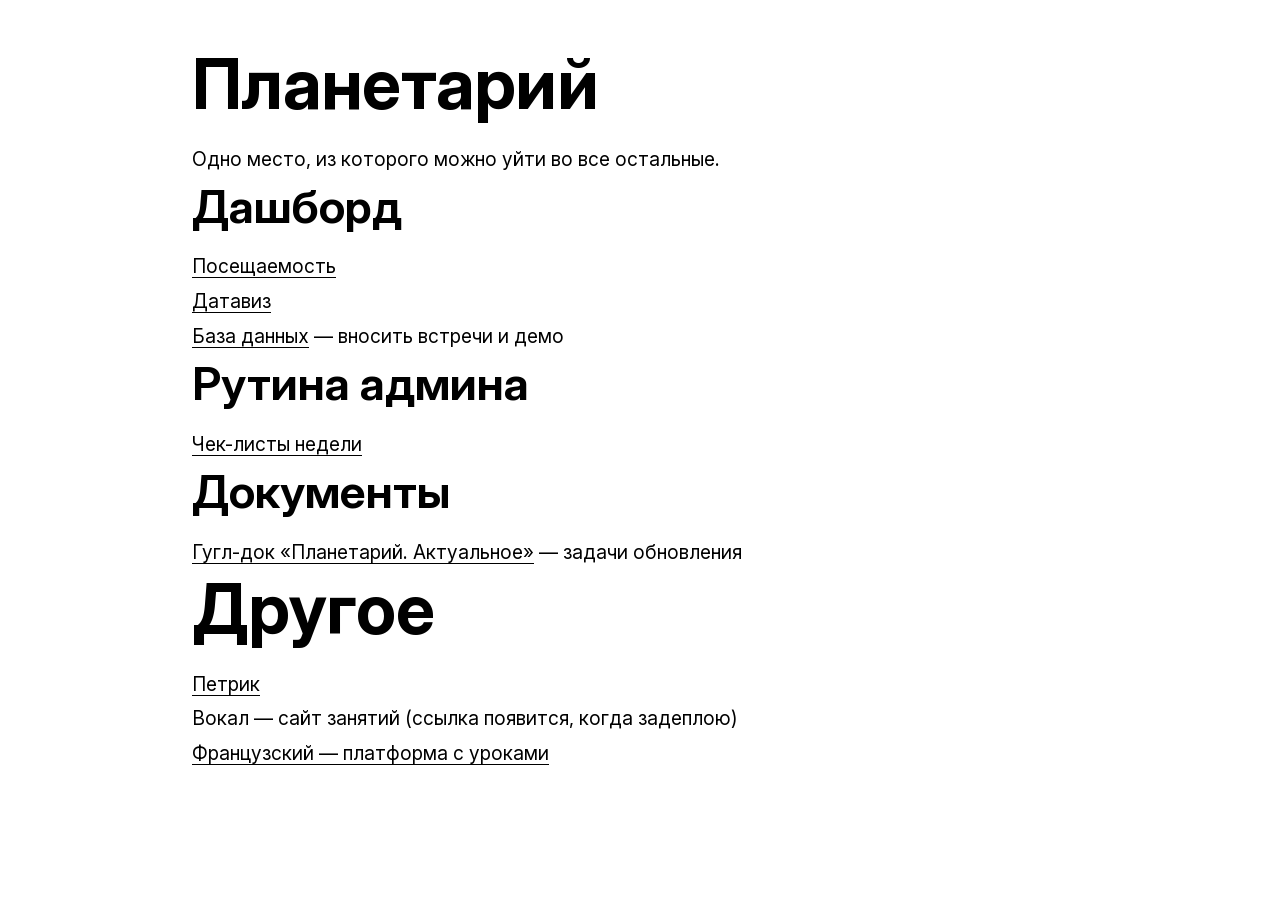
==== commit 2d8689e4: "Replace attendance streaks with square heatmap and turn the hub into a two-part home. The attendance" ====
--- a/index.html
+++ b/index.html
@@ -37,11 +37,28 @@
           <div class="ids__space XL"></div>
           <div class="ids__text-width">
             <h1>Планетарий</h1>
-            <div class="ids__space S"></div>
-            <p><a href="ops.html">Чек-листы</a></p>
-            <p><a href="admin.html">База данных</a></p>
-            <p><a href="attendance.html">Стрики посещений</a></p>
+            <p>Одно место, из которого можно уйти во все остальные.</p>
+
+            <div class="ids__space M"></div>
+            <h2>Дашборд</h2>
+            <p><a href="attendance.html">Посещаемость</a></p>
             <p><a href="dataviz.html">Датавиз</a></p>
+            <p><a href="admin.html">База данных</a> — вносить встречи и демо</p>
+
+            <div class="ids__space M"></div>
+            <h2>Рутина админа</h2>
+            <p><a href="ops.html">Чек-листы недели</a></p>
+
+            <div class="ids__space M"></div>
+            <h2>Документы</h2>
+            <!-- TODO: вставить ссылку на гугл-док -->
+            <p><a href="#">Гугл-док «Планетарий. Актуальное»</a> — задачи обновления</p>
+
+            <div class="ids__space XL"></div>
+            <h1>Другое</h1>
+            <p><a href="https://docs.google.com/document/d/1_mH1ngjKkAZljqcmg40kfxQmMDlv7T2KqjHDOF6NPHs/edit?tab=t.0#heading=h.d7jkpr10wwnr">Петрик</a></p>
+            <p>Вокал — сайт занятий (ссылка появится, когда задеплою)</p>
+            <p><a href="#">Французский — платформа с уроками</a></p>
           </div>
           <div class="ids__space XL"></div>
         </div>
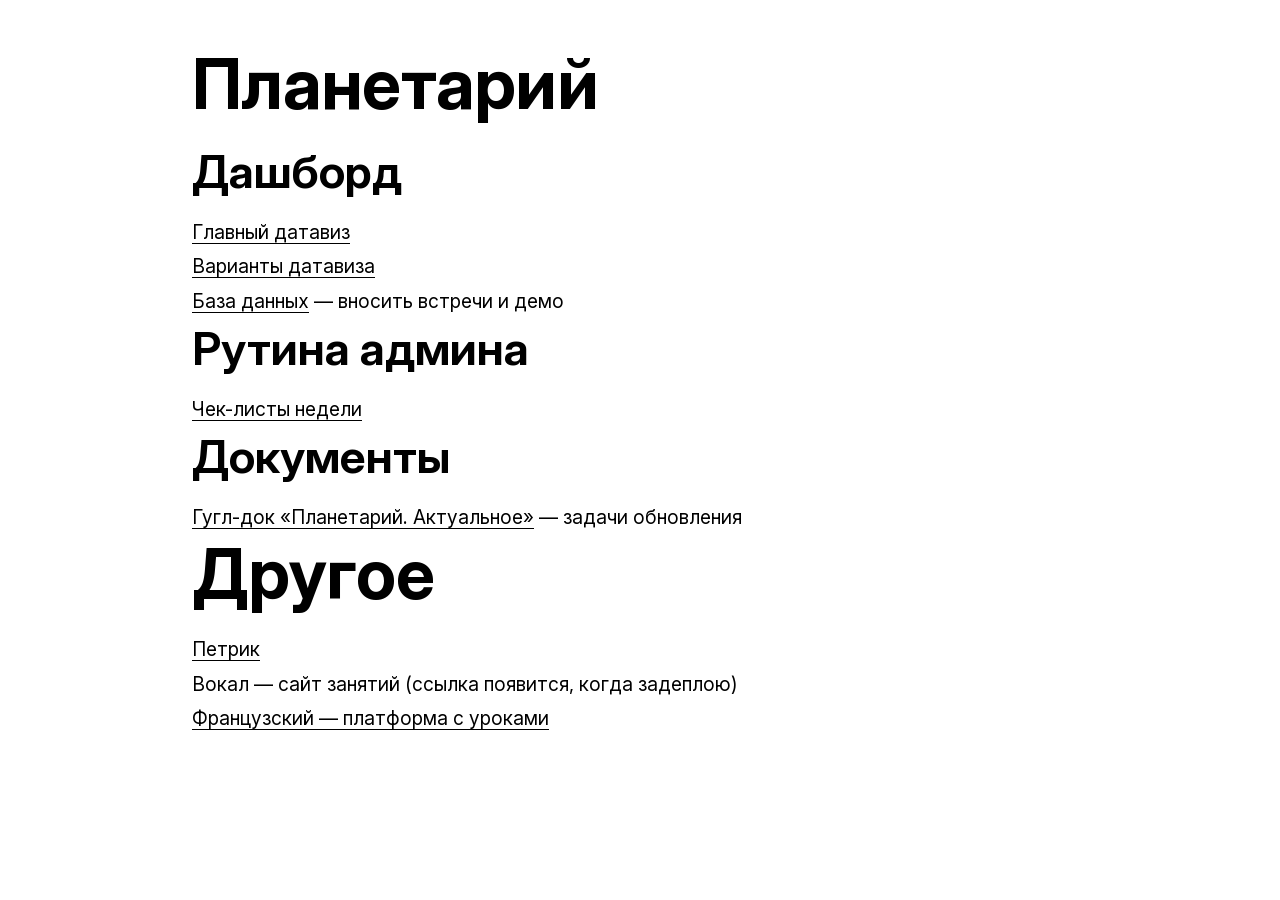
==== commit 11c44fe3: "Tidy the attendance heatmap and hub labels. Drop the visit-count column, space month labels so they " ====
--- a/index.html
+++ b/index.html
@@ -37,12 +37,11 @@
           <div class="ids__space XL"></div>
           <div class="ids__text-width">
             <h1>Планетарий</h1>
-            <p>Одно место, из которого можно уйти во все остальные.</p>
 
             <div class="ids__space M"></div>
             <h2>Дашборд</h2>
-            <p><a href="attendance.html">Посещаемость</a></p>
-            <p><a href="dataviz.html">Датавиз</a></p>
+            <p><a href="attendance.html">Главный датавиз</a></p>
+            <p><a href="dataviz.html">Варианты датавиза</a></p>
             <p><a href="admin.html">База данных</a> — вносить встречи и демо</p>
 
             <div class="ids__space M"></div>
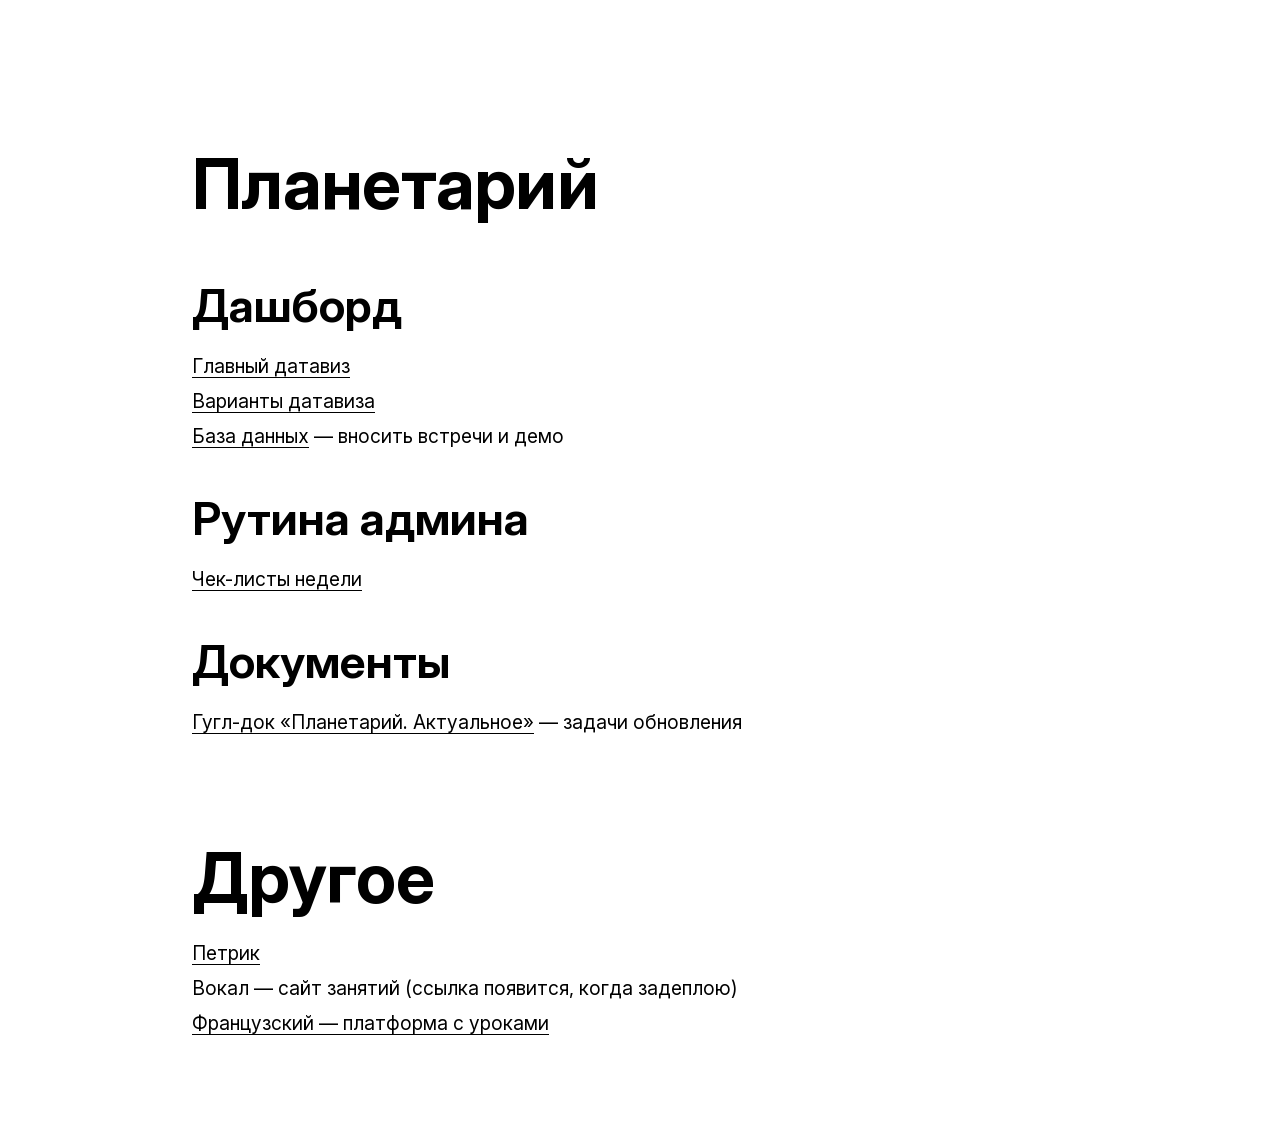
==== commit ba18d447: "Add hover-dot styles and update script versions across multiple HTML files - Included a new styleshe" ====
--- a/index.html
+++ b/index.html
@@ -21,6 +21,7 @@
     <link rel="stylesheet" href="css/reset.css">
     <link rel="stylesheet" href="css/page-composition/layout.css">
     <link rel="stylesheet" href="css/components/ids.css">
+    <link rel="stylesheet" href="css/components/hover-dot.css">
     <link rel="stylesheet" href="css/components/theme-toggle.css">
   </head>
 
@@ -40,7 +41,7 @@
 
             <div class="ids__space M"></div>
             <h2>Дашборд</h2>
-            <p><a href="attendance.html">Главный датавиз</a></p>
+            <p><a href="dashboard.html">Главный датавиз</a></p>
             <p><a href="dataviz.html">Варианты датавиза</a></p>
             <p><a href="admin.html">База данных</a> — вносить встречи и демо</p>
 
--- a/css/tokens/colors.css
+++ b/css/tokens/colors.css
@@ -0,0 +1,45 @@
+/* Семантические цвета — каждое значение указывает на палитру.
+   Именование функциональное: для чего используется, так и называется.
+   Переключение темы происходит здесь, а не в палитре. */
+
+:root {
+  color-scheme: light;
+
+  --ids__text: var(--ids__color-gray-950);
+  --ids__text-caption: var(--ids__color-gray-600);
+  --ids__link: var(--ids__color-blue-500);
+  --ids__hover: var(--ids__color-green-500);
+  --ids__hover-dot: var(--ids__color-white);
+  --ids__accent: var(--ids__color-red-500);
+  --ids__code: var(--ids__color-gray-500);
+  --ids__mark: var(--ids__color-yellow-500);
+  --ids__surface: var(--ids__color-gray-100);
+  --ids__background: var(--ids__color-white);
+
+  --ids__border: color-mix(in srgb, var(--ids__text) 20%, transparent);
+
+  --ids__error: var(--ids__color-red-500);
+  --ids__success: var(--ids__color-green-600);
+}
+
+.dark {
+  color-scheme: dark;
+
+  --ids__text: var(--ids__color-gray-200);
+  --ids__text-caption: var(--ids__color-gray-400);
+  --ids__link: var(--ids__color-blue-450);
+  --ids__hover: var(--ids__color-green-450);
+  --ids__accent: var(--ids__color-red-450);
+  --ids__code: var(--ids__color-gray-400);
+  --ids__mark: var(--ids__color-yellow-500);
+  --ids__surface: var(--ids__color-gray-800);
+  --ids__background: var(--ids__color-gray-900);
+
+  --ids__error: var(--ids__color-red-450);
+  --ids__success: var(--ids__color-green-450);
+}
+
+body {
+  color: var(--ids__text);
+  background-color: var(--ids__background);
+}
--- a/css/tokens/scales.css
+++ b/css/tokens/scales.css
@@ -0,0 +1,34 @@
+/* Именованные шкалы размеров.
+
+   Спейсеры и гэпы — в rem: считаются от корневого (флюидного) фонт-сайза
+   и не зависят от фонт-сайза окружения.
+   Радиусы — в em: скругление масштабируется вместе с текстом компонента. */
+
+:root {
+  --ids__spacer-s: calc(var(--ids__density) * 0.7rem);
+  --ids__spacer-m: calc(var(--ids__density) * 1.4rem);
+  --ids__spacer-l: calc(var(--ids__density) * 2.4rem);
+  --ids__spacer-xl: calc(var(--ids__density) * 4rem);
+
+  --ids__gap-s: 0.5rem;
+  --ids__gap-m: 1rem;
+  --ids__gap-l: 1.5rem;
+
+  --ids__radius-s: 0.2em;
+  --ids__radius-m: 0.3em;
+  --ids__radius-pill: 9999px;
+
+  /* Радиус сквиркла .ids__rounded. Можно переопределять локально. */
+  --ids__radius: 1.5em;
+
+  --ids__border-width-s: 1px;
+  --ids__border-width-m: 2px;
+
+  --ids__duration-instant: 0s;
+  --ids__duration-fast: 0.1s;
+  --ids__duration-base: 0.5s;
+  --ids__easing-base: ease;
+
+  /* Ховер-точка .ids__hover-dot: мгновенно появляется, fade-out по --ids__duration-base. */
+  --ids__hover-dot-size: 0.5em;
+}
--- a/css/components/hover-dot.css
+++ b/css/components/hover-dot.css
@@ -0,0 +1,27 @@
+/* Белая точка по центру: появляется мгновенно, исчезает fade-out.
+   Длительности — из шкалы: --ids__duration-instant на ховер,
+   --ids__duration-base на уход. Как у ссылок в ids.css. */
+
+.ids__hover-dot {
+  position: relative;
+
+  &::after {
+    content: "";
+    position: absolute;
+    top: 50%;
+    left: 50%;
+    width: var(--ids__hover-dot-size);
+    height: var(--ids__hover-dot-size);
+    border-radius: var(--ids__radius-pill);
+    background-color: var(--ids__hover-dot);
+    transform: translate(-50%, -50%);
+    opacity: 0;
+    pointer-events: none;
+    transition: opacity var(--ids__duration-base) var(--ids__easing-base);
+  }
+
+  &:hover::after {
+    opacity: 1;
+    transition-duration: var(--ids__duration-instant);
+  }
+}
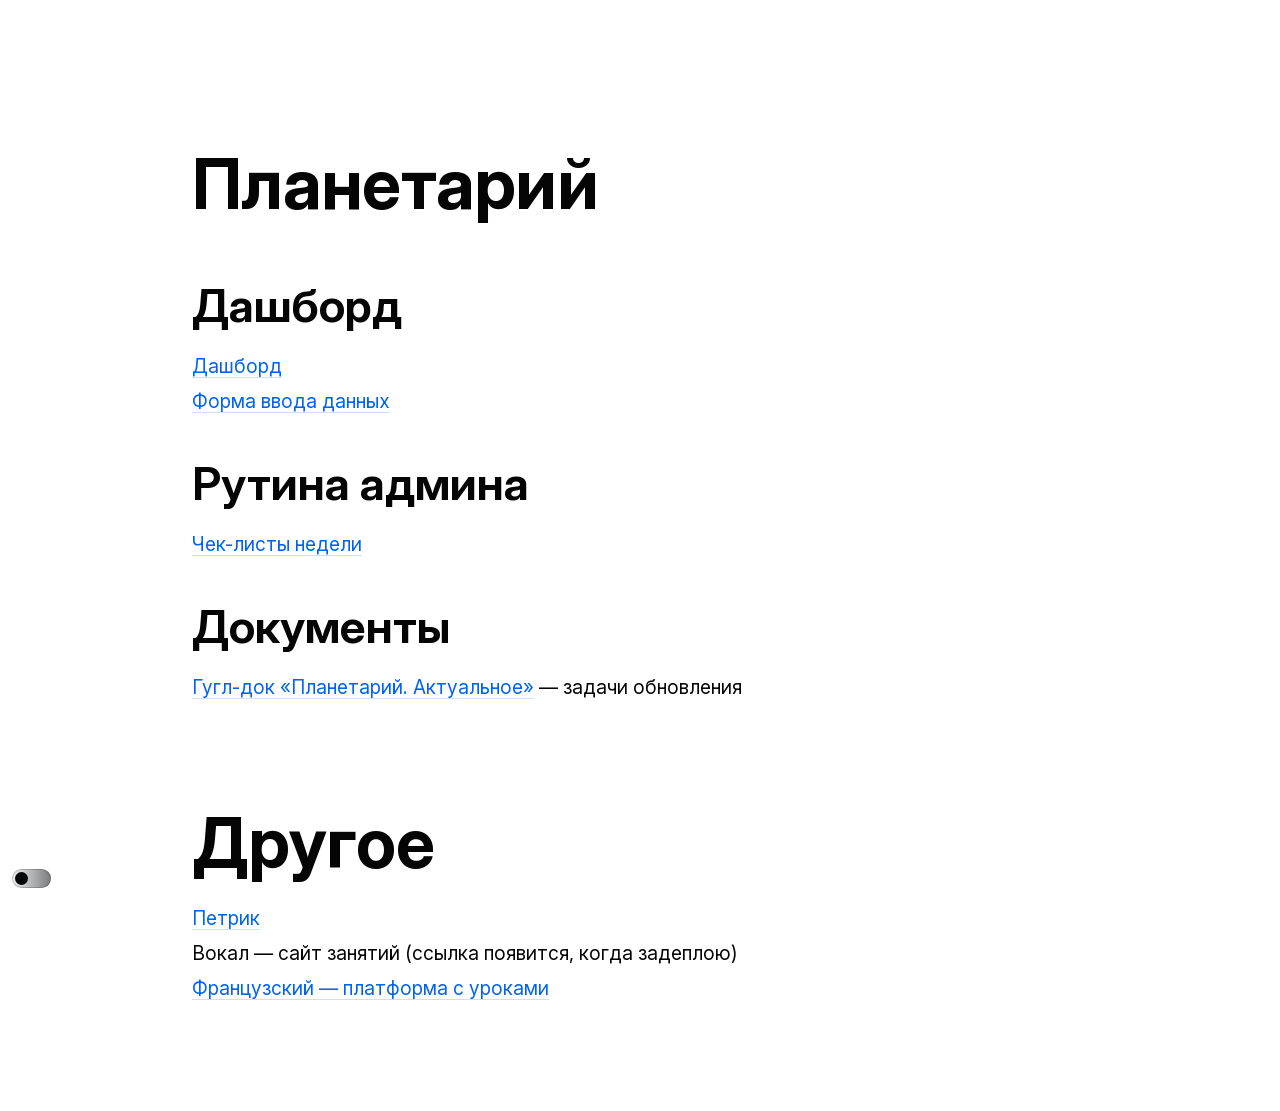
==== commit 3ab23e71: "Add live note and stopwatch features to admin interface - Introduced a live note input and a stopwat" ====
--- a/index.html
+++ b/index.html
@@ -41,9 +41,8 @@
 
             <div class="ids__space M"></div>
             <h2>Дашборд</h2>
-            <p><a href="dashboard.html">Главный датавиз</a></p>
-            <p><a href="dataviz.html">Варианты датавиза</a></p>
-            <p><a href="admin.html">База данных</a> — вносить встречи и демо</p>
+            <p><a href="dashboard.html">Дашборд</a></p>
+            <p><a href="admin.html">Форма ввода данных</a></p>
 
             <div class="ids__space M"></div>
             <h2>Рутина админа</h2>
--- a/css/tokens/palette.css
+++ b/css/tokens/palette.css
@@ -0,0 +1,31 @@
+/* Палитра — сырые значения цвета, не зависящие от темы.
+   Это источник правды для цвета: семантические токены в colors.css
+   ссылаются сюда и нигде не используют rgb()-значения напрямую. */
+
+:root {
+  --ids__color-white: rgb(255, 255, 255);
+
+  --ids__color-gray-100: rgb(238, 240, 242);
+  --ids__color-gray-200: rgb(220, 221, 223);
+  --ids__color-gray-400: rgb(153, 156, 160);
+  --ids__color-gray-500: rgb(115, 120, 125);
+  --ids__color-gray-600: rgb(85, 88, 92);
+  --ids__color-gray-700: rgb(55, 58, 62);
+  --ids__color-gray-800: rgb(32, 33, 36);
+  --ids__color-gray-900: rgb(18, 18, 20);
+  --ids__color-gray-950: rgb(5, 5, 5);
+
+  --ids__color-blue-400: rgb(0, 130, 255);
+  --ids__color-blue-450: rgb(60, 130, 250);
+  --ids__color-blue-500: rgb(0, 100, 240);
+
+  --ids__color-green-400: rgb(0, 220, 0);
+  --ids__color-green-450: rgb(40, 215, 40);
+  --ids__color-green-500: rgb(0, 200, 0);
+  --ids__color-green-600: rgb(30, 170, 60);
+
+  --ids__color-red-450: rgb(255, 70, 95);
+  --ids__color-red-500: rgb(253, 47, 75);
+
+  --ids__color-yellow-500: rgb(255, 225, 0);
+}
--- a/css/tokens/scales.css
+++ b/css/tokens/scales.css
@@ -27,8 +27,8 @@
   --ids__duration-instant: 0s;
   --ids__duration-fast: 0.1s;
   --ids__duration-base: 0.5s;
+  --ids__duration-slow: calc(var(--ids__duration-base) * 1.5);
   --ids__easing-base: ease;
 
-  /* Ховер-точка .ids__hover-dot: мгновенно появляется, fade-out по --ids__duration-base. */
-  --ids__hover-dot-size: 0.5em;
+  --ids__hover-dot-size: 0.4em;
 }
--- a/css/components/hover-dot.css
+++ b/css/components/hover-dot.css
@@ -1,6 +1,4 @@
-/* Белая точка по центру: появляется мгновенно, исчезает fade-out.
-   Длительности — из шкалы: --ids__duration-instant на ховер,
-   --ids__duration-base на уход. Как у ссылок в ids.css. */
+/* Белая точка по центру: появляется мгновенно, исчезает fade-out по --ids__duration-slow. */
 
 .ids__hover-dot {
   position: relative;
@@ -15,9 +13,9 @@
     border-radius: var(--ids__radius-pill);
     background-color: var(--ids__hover-dot);
     transform: translate(-50%, -50%);
+    pointer-events: none;
     opacity: 0;
-    pointer-events: none;
-    transition: opacity var(--ids__duration-base) var(--ids__easing-base);
+    transition: opacity var(--ids__duration-slow) var(--ids__easing-base);
   }
 
   &:hover::after {
